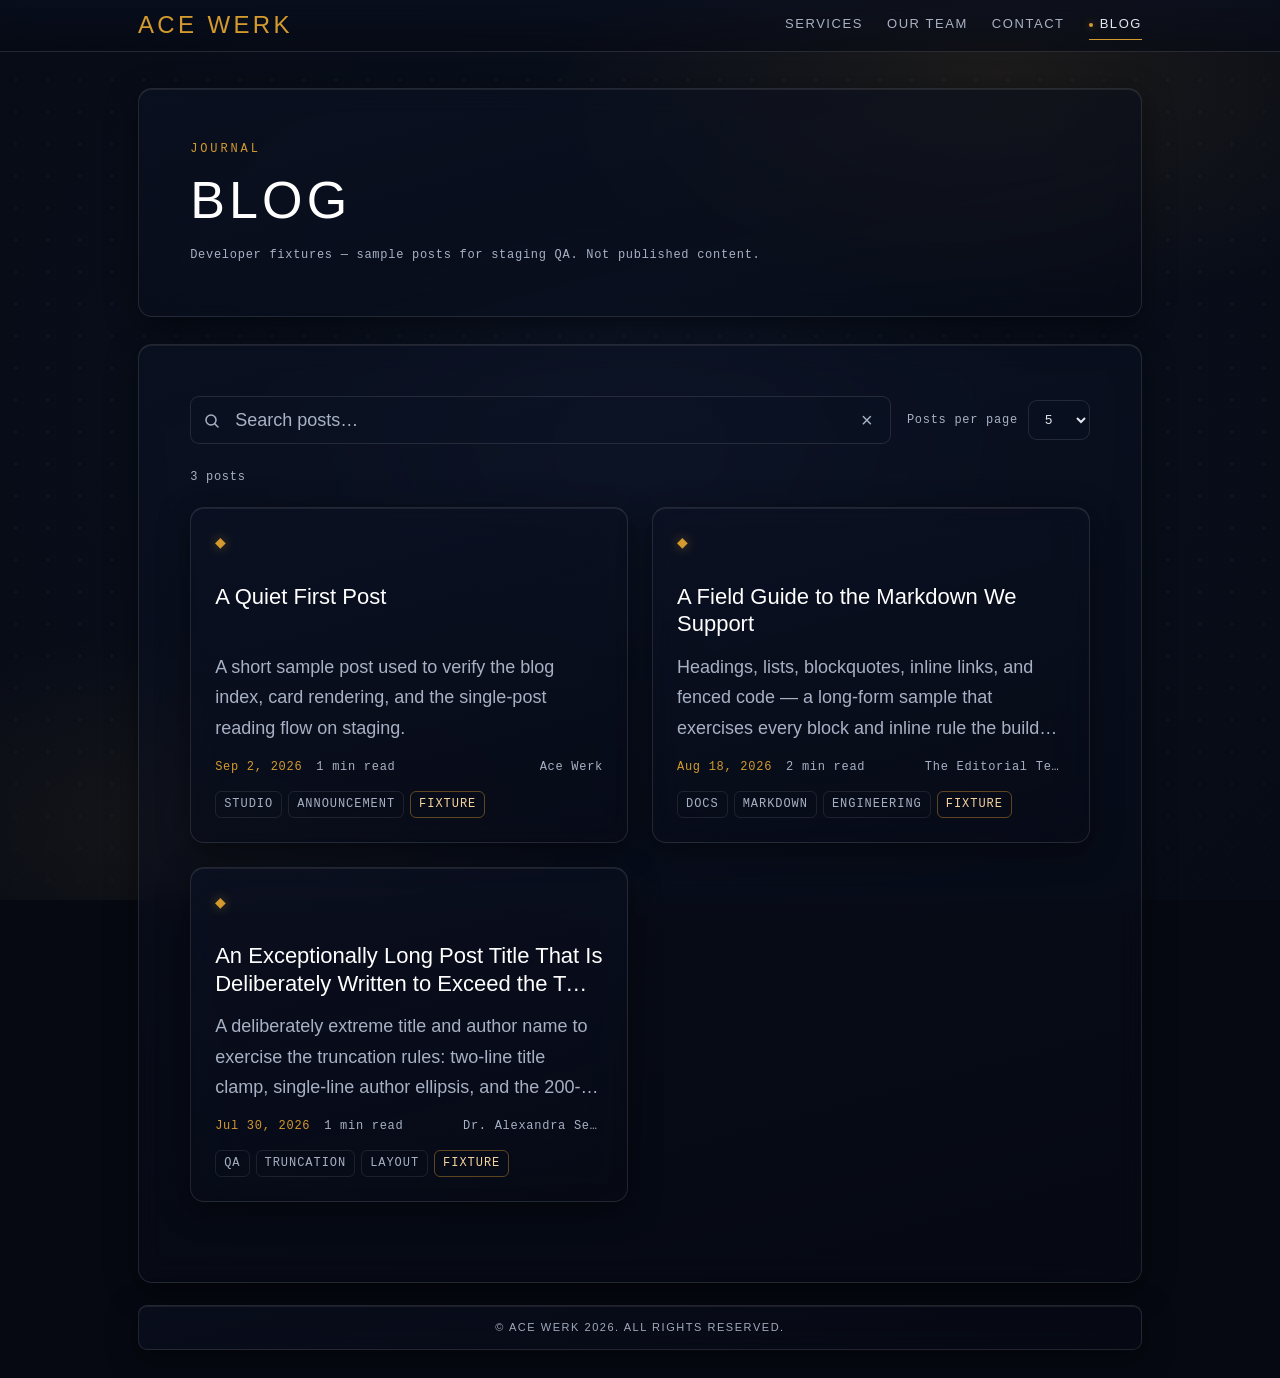
==== blog/index.html @ 43debda4 "fix: make hamburger menu panel fully opaque (#060912) rgba(6,9,18,0.98) was still too transparent — " ====
<!doctype html>
<html lang="en">
<head>
  <meta charset="utf-8">
  <meta name="viewport" content="width=device-width, initial-scale=1, viewport-fit=cover">
  <meta name="robots" content="noindex, nofollow">
  <title>Blog — Journal | Ace Werk</title>
  <link rel="preload" href="/assets/fonts/orbitron-500-latin.woff2" as="font" type="font/woff2" crossorigin>
  <link rel="preload" href="/assets/fonts/space-grotesk-latin.woff2" as="font" type="font/woff2" crossorigin>
  <link rel="preload" href="/assets/fonts/rajdhani-500-latin.woff2" as="font" type="font/woff2" crossorigin>
  <link rel="preload" href="/assets/fonts/jetbrains-mono-latin.woff2" as="font" type="font/woff2" crossorigin>
  <link rel="stylesheet" href="/assets/fonts/fonts.css">
  <style>

    :root {
      /* canonical tokens (reused) */
      --canvas: #060912;
      --surface: #0c1122;
      --surface-plus: #11182b;
      --accent: #d49a2e;
      --accent-soft: #f4d39e;
      --ink: #e5e7f0;
      --ink-muted: rgba(190,200,220,0.88);
      --border: rgba(255,255,255,0.08);
      --glass-border: rgba(255,255,255,0.11);
      --rule: rgba(255,255,255,0.09);
      --rule-soft: rgba(255,255,255,0.055);
      --radius-sm: 6px;
      --radius-md: 9px;
      --radius-lg: 14px;
      --transition-fast: 0.18s ease-out;
      --transition-med: 0.3s ease-out;
      --max-width: 1100px;

      /* type scale */
      --fs-label:         clamp(11px, 0.6vw + 8px, 12px);
      --fs-body:          clamp(16px, 0.35vw + 14px, 18px);
      --fs-item-title:    clamp(19px, 0.5vw + 16px, 22px);
      --fs-lead:          clamp(22px, 1.2vw + 14px, 30px);
      --fs-section-title: clamp(26px, 1.6vw + 15px, 38px);

      /* blog additions */
      --breakpoint-nav: 768px;
      --nav-height: 52px;
      --nav-height-mobile: 44px;
      --measure-prose: 720px;
      --fs-post-title: clamp(26px, 2.6vw + 14px, 40px);
      --accent-tint: rgba(212,154,46,0.16);
      --accent-border: rgba(212,154,46,0.42);
      --code-bg: rgba(4,6,12,0.55);
      --code-inline-bg: rgba(255,255,255,0.07);

      /* static backdrop */
      --backdrop-base: radial-gradient(140% 160% at 50% 46%, #0a111f 0%, #060a14 55%, #04060c 100%);
      --backdrop-glow-warm-1: rgba(212,154,46,0.10);
      --backdrop-glow-warm-2: rgba(212,154,46,0.07);
      --backdrop-glow-cool: rgba(56,74,120,0.14);
      --backdrop-dots: rgba(255,255,255,0.05);
    }

    * { margin: 0; padding: 0; box-sizing: border-box; }
    html { font-size: 15px; scroll-behavior: smooth; }
    body {
      background: var(--canvas);
      color: var(--ink);
      font-family: 'Space Grotesk', system-ui, sans-serif;
      font-weight: 300;
      line-height: 1.6;
    }
    a:focus-visible, button:focus-visible, input:focus-visible, select:focus-visible {
      outline: 2px solid var(--accent);
      outline-offset: 3px;
    }
    .visually-hidden {
      position: absolute; width: 1px; height: 1px;
      margin: -1px; padding: 0; overflow: hidden;
      clip: rect(0 0 0 0); clip-path: inset(50%);
      white-space: nowrap; border: 0;
    }

    /* ══════ STATIC BACKDROP (no canvas, no WebGL) ══════ */
    .blog-backdrop {
      position: fixed; inset: 0;
      z-index: 0;
      overflow: hidden;
      pointer-events: none;
      background: var(--backdrop-base);
    }
    .blog-backdrop::before {
      content: ""; position: absolute; inset: 0;
      background:
        radial-gradient(60% 45% at 78% 8%,  var(--backdrop-glow-warm-1) 0%, rgba(212,154,46,0) 60%),
        radial-gradient(55% 40% at 15% 92%, var(--backdrop-glow-warm-2) 0%, rgba(212,154,46,0) 55%),
        radial-gradient(42% 34% at 50% 50%, var(--backdrop-glow-cool) 0%, rgba(56,74,120,0) 72%);
    }
    .blog-backdrop::after {
      content: ""; position: absolute; inset: 0;
      background-image: radial-gradient(var(--backdrop-dots) 1px, transparent 1px);
      background-size: 32px 32px;
      -webkit-mask-image: radial-gradient(120% 120% at 50% 46%, #000 40%, transparent 95%);
              mask-image: radial-gradient(120% 120% at 50% 46%, #000 40%, transparent 95%);
      pointer-events: none;
    }

    /* ══════ TOP NAVIGATION ══════ */
    .nav-bar {
      display: flex; align-items: center;
      position: fixed; top: 0; left: 0; right: 0; z-index: 50;
      background: linear-gradient(to bottom, rgba(10,15,30,0.72), rgba(6,9,18,0.58));
      backdrop-filter: blur(14px) saturate(1.15);
      -webkit-backdrop-filter: blur(14px) saturate(1.15);
      border-bottom: 1px solid var(--glass-border);
      padding: 0 clamp(20px, 3vw, 40px);
      height: var(--nav-height);
    }
    .nav-logo {
      font-family: 'Orbitron', sans-serif;
      font-weight: 500; font-size: 24px;
      letter-spacing: 0.14em;
      color: var(--accent);
      text-transform: uppercase; text-decoration: none;
      display: flex; align-items: center; gap: 4px;
    }
    .nav-links { display: flex; align-items: center; gap: 24px; }
    .nav-links a {
      position: relative;
      font-family: 'Space Grotesk', sans-serif;
      font-weight: 300; font-size: 13px;
      letter-spacing: 0.12em; text-transform: uppercase;
      color: var(--ink-muted); text-decoration: none;
      padding: 2px 0 4px 0;
      transition: color var(--transition-fast);
    }
    .nav-links a::after {
      content: "";
      position: absolute; left: 0; right: 0;
      bottom: -1px;
      height: 1px;
      background: var(--accent);
      transform: scaleX(0);
      transform-origin: center;
      opacity: 0;
      transition: transform var(--transition-fast), opacity var(--transition-fast);
    }
    .nav-links a:hover,
    .nav-links a.active { color: var(--ink); }
    .nav-links a:hover::after,
    .nav-links a.active::after { transform: scaleX(1); opacity: 1; }

    /* Blog nav item — subtle accent dot (not a CTA/badge) */
    .nav-links a.nav-blog::before {
      content: "";
      display: inline-block;
      width: 4px; height: 4px;
      border-radius: 50%;
      background: var(--accent);
      opacity: 0.7;
      margin-right: 7px;
      vertical-align: middle;
      transition: opacity var(--transition-fast);
    }
    .nav-links a.nav-blog:hover::before,
    .nav-links a.nav-blog.active::before {
      opacity: 1;
      box-shadow: 0 0 8px rgba(212,154,46,0.6);
    }

    /* Hamburger trigger */
    .nav-toggle {
      display: none;
      flex-direction: column;
      align-items: center; justify-content: center;
      gap: 3px;
      width: 44px; height: 44px;
      margin-left: auto;
      background: transparent; border: none;
      cursor: pointer; padding: 0;
    }
    .nav-toggle-bar {
      width: 20px; height: 2px;
      background: var(--ink-muted);
      transition: transform var(--transition-med), opacity var(--transition-med), background var(--transition-med);
    }
    .nav-toggle:hover .nav-toggle-bar { background: var(--ink); }
    .nav-toggle.open .nav-toggle-bar { background: var(--accent); }
    .nav-toggle.open .nav-toggle-bar:nth-child(1) { transform: translateY(5px) rotate(45deg); }
    .nav-toggle.open .nav-toggle-bar:nth-child(2) { opacity: 0; }
    .nav-toggle.open .nav-toggle-bar:nth-child(3) { transform: translateY(-5px) rotate(-45deg); }

    body.nav-open { overflow: hidden; }

    .page-wrapper {
      position: relative; z-index: 1;
      padding-top: var(--nav-height);
    }

    .site-container {
      width: 100%; max-width: var(--max-width);
      padding: 0 clamp(20px, 4vw, 48px);
      margin: 0 auto;
    }
    .header-inner-wrapper {
      display: flex; align-items: center; justify-content: space-between;
    }

    /* ══════ HERO ══════ */
    .hero-shell {
      margin-top: clamp(24px, 4vh, 44px);
      margin-bottom: clamp(18px, 3vh, 30px);
    }
    .hero-label {
      font-family: 'JetBrains Mono', monospace;
      font-weight: 400; font-size: var(--fs-label);
      letter-spacing: 0.24em; text-transform: uppercase;
      color: var(--accent);
      margin-bottom: 12px;
    }
    .hero-title {
      font-family: 'Orbitron', sans-serif;
      font-weight: 500;
      font-size: clamp(28px, 4.6vw, 52px);
      line-height: 1.12; letter-spacing: 0.08em;
      color: #ffffff; text-transform: uppercase;
      max-width: 780px;
    }
    .hero-note {
      margin-top: 16px;
      font-family: 'JetBrains Mono', monospace;
      font-weight: 400; font-size: var(--fs-label);
      letter-spacing: 0.06em;
      color: var(--ink-muted);
    }

    /* ══════ GLASS SHELL ══════ */
    .content-wrap {
      max-width: var(--max-width);
      margin: 0 auto;
      padding: 0 clamp(20px, 4vw, 48px);
    }
    .content-shell {
      background: linear-gradient(165deg, rgba(12,18,35,0.58), rgba(7,10,20,0.50));
      backdrop-filter: blur(14px) saturate(1.15);
      -webkit-backdrop-filter: blur(14px) saturate(1.15);
      border: 1px solid var(--glass-border);
      border-radius: var(--radius-lg);
      box-shadow: 0 8px 32px rgba(0,0,0,0.45),
                  inset 0 1px 0 rgba(255,255,255,0.08);
      padding: clamp(26px, 4vw, 56px) clamp(22px, 4vw, 56px);
    }
    @supports not (backdrop-filter: blur(1px)) {
      .content-shell, .nav-bar, .footer-bar, .post-card {
        background: linear-gradient(165deg, rgba(11,16,32,0.94), rgba(7,10,20,0.92));
      }
    }

    /* ══════ BLOG TOOLBAR (search + page size) ══════ */
    .blog-toolbar {
      display: flex; align-items: center; justify-content: space-between;
      gap: 16px; flex-wrap: wrap; margin-bottom: 24px;
    }
    .blog-search { position: relative; display: flex; align-items: center; flex: 1 1 260px; min-width: 0; }
    .blog-search-icon {
      position: absolute; left: 14px; width: 16px; height: 16px;
      color: var(--ink-muted); pointer-events: none;
    }
    .blog-search-input {
      width: 100%; height: 48px;
      padding: 0 44px;
      background: rgba(12,18,35,0.4);
      border: 1px solid var(--glass-border);
      border-radius: var(--radius-md);
      color: var(--ink);
      font-family: 'Space Grotesk', sans-serif; font-weight: 300;
      font-size: var(--fs-body);
      transition: border-color var(--transition-fast), box-shadow var(--transition-fast);
    }
    .blog-search-input::-webkit-search-cancel-button { -webkit-appearance: none; appearance: none; }
    .blog-search-input::placeholder { color: var(--ink-muted); }
    .blog-search-input:focus {
      border-color: var(--accent-border);
      box-shadow: 0 0 0 3px var(--accent-tint);
      outline: none;
    }
    .blog-search-clear {
      position: absolute; right: 8px;
      width: 32px; height: 32px;
      display: flex; align-items: center; justify-content: center;
      background: none; border: none; border-radius: var(--radius-sm);
      color: var(--ink-muted); font-size: 20px; line-height: 1;
      cursor: pointer;
      transition: color var(--transition-fast), background var(--transition-fast);
    }
    .blog-search-clear:hover { color: var(--ink); background: rgba(255,255,255,0.06); }

    .page-size-wrap { display: flex; align-items: center; gap: 10px; }
    .page-size-label {
      font-family: 'JetBrains Mono', monospace; font-weight: 400;
      font-size: var(--fs-label); letter-spacing: 0.06em;
      color: var(--ink-muted);
    }
    .page-size-select {
      height: 40px; padding: 0 12px;
      background: rgba(12,18,35,0.4);
      border: 1px solid var(--glass-border);
      border-radius: var(--radius-md);
      color: var(--ink);
      font-family: 'JetBrains Mono', monospace; font-weight: 400;
      font-size: 13px;
    }

    /* ══════ STATUS ══════ */
    .blog-status {
      font-family: 'JetBrains Mono', monospace; font-weight: 400;
      font-size: var(--fs-label); letter-spacing: 0.06em;
      color: var(--ink-muted); margin-bottom: 20px;
    }
    .status-clear {
      background: none; border: none; padding: 0; margin-left: 8px;
      color: var(--accent); cursor: pointer;
      font-family: inherit; font-size: inherit; letter-spacing: inherit;
      text-decoration: underline; text-underline-offset: 3px;
    }
    .status-clear:hover { color: var(--accent-soft); }
    .blog-empty { color: var(--ink-muted); }

    /* ══════ POST GRID + CARD ══════ */
    .post-grid {
      display: grid;
      grid-template-columns: repeat(auto-fill, minmax(300px, 1fr));
      gap: 24px;
    }
    .post-card {
      position: relative;
      display: flex; flex-direction: column;
      gap: 14px;
      padding: 24px;
      background: linear-gradient(165deg, rgba(12,18,35,0.58), rgba(7,10,20,0.50));
      backdrop-filter: blur(14px) saturate(1.15);
      -webkit-backdrop-filter: blur(14px) saturate(1.15);
      border: 1px solid var(--glass-border);
      border-radius: var(--radius-lg);
      box-shadow: 0 8px 32px rgba(0,0,0,0.45), inset 0 1px 0 rgba(255,255,255,0.08);
      transition: transform var(--transition-med), border-color var(--transition-med), box-shadow var(--transition-med);
    }
    .post-card:hover {
      transform: translateY(-3px);
      border-color: var(--accent-border);
      box-shadow: 0 14px 40px rgba(0,0,0,0.5), 0 0 0 1px rgba(212,154,46,0.18), inset 0 1px 0 rgba(255,255,255,0.10);
    }
    .post-card:hover .post-card-title { color: var(--accent-soft); }
    .post-card:active {
      transform: translateY(0);
      box-shadow: 0 2px 4px rgba(0,0,0,0.35), inset 0 2px 4px rgba(0,0,0,0.3);
    }
    .post-card-glyph {
      font-family: 'JetBrains Mono', monospace;
      font-size: 14px;
      color: var(--accent);
      text-shadow: 0 0 12px rgba(233,168,60,0.45);
      display: block; margin-bottom: 14px;
    }
    .post-card-title {
      font-family: 'Rajdhani', sans-serif; font-weight: 500;
      font-size: var(--fs-item-title);
      line-height: 1.25;
      color: #ffffff;
      display: -webkit-box;
      -webkit-box-orient: vertical;
      -webkit-line-clamp: 2;
      overflow: hidden;
      min-height: calc(1.25em * 2);
    }
    .post-card-link { color: inherit; text-decoration: none; }
    .post-card-link::after {
      content: ""; position: absolute; inset: 0;
      border-radius: inherit;
    }
    .post-card-excerpt {
      font-family: 'Space Grotesk', sans-serif; font-weight: 300;
      font-size: var(--fs-body);
      color: var(--ink-muted);
      line-height: 1.7;
      display: -webkit-box;
      -webkit-box-orient: vertical;
      -webkit-line-clamp: 3;
      overflow: hidden;
    }
    .post-card-meta {
      display: flex; align-items: center; flex-wrap: wrap; gap: 8px 14px;
      font-family: 'JetBrains Mono', monospace; font-weight: 400;
      font-size: var(--fs-label); letter-spacing: 0.06em;
    }
    .post-card-date { color: var(--accent); }
    .post-card-read { color: var(--ink-muted); }
    .post-card-author {
      color: var(--ink-muted);
      margin-left: auto;
      white-space: nowrap; overflow: hidden; text-overflow: ellipsis;
      max-width: 140px;
    }
    .post-card-tags { display: flex; flex-wrap: wrap; gap: 6px; }
    .post-card-tag {
      font-family: 'JetBrains Mono', monospace; font-weight: 400;
      font-size: var(--fs-label);
      text-transform: uppercase; letter-spacing: 0.08em;
      color: var(--ink-muted);
      padding: 3px 8px;
      border: 1px solid var(--rule);
      border-radius: var(--radius-sm);
    }
    .post-card-tag.post-card-fixture {
      color: var(--accent-soft);
      border-color: var(--accent-border);
    }

    /* ══════ PAGINATION ══════ */
    .pagination {
      display: flex; justify-content: center; align-items: center;
      gap: 8px; margin-top: 28px;
    }
    .pagination-btn {
      min-width: 36px; height: 36px; padding: 0 10px;
      display: inline-flex; align-items: center; justify-content: center;
      background: rgba(12,18,35,0.4);
      border: 1px solid var(--glass-border);
      border-radius: var(--radius-md);
      color: var(--ink-muted);
      font-family: 'JetBrains Mono', monospace; font-weight: 400; font-size: 13px;
      cursor: pointer;
      transition: color var(--transition-fast), border-color var(--transition-fast), background var(--transition-fast);
    }
    .pagination-btn:hover:not(:disabled):not(.is-current) {
      color: var(--ink); border-color: var(--accent-border);
    }
    .pagination-btn.is-current {
      background: var(--accent-tint);
      border-color: var(--accent-border);
      color: var(--accent-soft);
      cursor: default;
    }
    .pagination-btn:disabled { opacity: 0.38; cursor: default; pointer-events: none; }
    .pagination-ellipsis { color: var(--ink-muted); padding: 0 2px; }

    /* ══════ POST PAGE ══════ */
    .post-header { margin-bottom: 2em; }
    .post-back {
      display: inline-block; margin-bottom: 1.25em;
      font-family: 'JetBrains Mono', monospace; font-weight: 400;
      font-size: var(--fs-label); letter-spacing: 0.1em; text-transform: uppercase;
      color: var(--accent); text-decoration: none;
    }
    .post-back:hover { color: var(--accent-soft); }
    .post-title {
      font-family: 'Rajdhani', sans-serif; font-weight: 500;
      font-size: var(--fs-post-title);
      line-height: 1.12; letter-spacing: 0.02em;
      color: #ffffff;
      margin: 0 0 0.5em;
    }
    .post-byline {
      display: flex; flex-wrap: wrap; gap: 8px 20px; align-items: baseline;
      font-family: 'JetBrains Mono', monospace; font-weight: 400;
      font-size: var(--fs-label); letter-spacing: 0.06em;
      color: var(--ink-muted);
    }
    .post-byline time { color: var(--accent); }

    .fixture-note {
      margin: 0 0 2em;
      padding: 12px 16px;
      border: 1px solid var(--accent-border);
      border-radius: var(--radius-md);
      background: var(--accent-tint);
      font-family: 'JetBrains Mono', monospace; font-weight: 400;
      font-size: var(--fs-label); letter-spacing: 0.06em;
      color: var(--accent-soft);
    }

    /* ══════ LONG-FORM PROSE ══════ */
    .post-body {
      max-width: var(--measure-prose);
      margin: 0 auto;
      color: var(--ink);
      font-family: 'Space Grotesk', sans-serif;
      font-weight: 300;
      font-size: var(--fs-body);
      line-height: 1.75;
    }
    .post-body h2 {
      font-family: 'Rajdhani', sans-serif; font-weight: 500;
      font-size: var(--fs-section-title);
      line-height: 1.15; letter-spacing: 0.04em;
      color: #ffffff;
      margin: 2.5em 0 0.6em;
    }
    .post-body h3 {
      font-family: 'Rajdhani', sans-serif; font-weight: 500;
      font-size: var(--fs-lead);
      line-height: 1.2; letter-spacing: 0.03em;
      color: #ffffff;
      margin: 2em 0 0.55em;
    }
    .post-body h4 {
      font-family: 'Space Grotesk', sans-serif; font-weight: 500;
      font-size: var(--fs-item-title);
      line-height: 1.3; letter-spacing: 0.01em;
      color: var(--accent-soft);
      margin: 1.75em 0 0.5em;
    }
    .post-body p { margin: 0 0 1.25em; }
    .post-body p:last-child { margin-bottom: 0; }
    .post-body ul, .post-body ol { margin: 0 0 1.25em; padding-left: 1.5em; }
    .post-body li { margin: 0.35em 0; }
    .post-body li::marker { color: var(--accent); font-family: 'JetBrains Mono', monospace; }
    .post-body ul { list-style: disc; }
    .post-body ol { list-style: decimal; }
    .post-body blockquote {
      margin: 1.75em 0;
      padding: 0.25em 0 0.25em 1.5em;
      border-left: 2px solid var(--accent);
      color: var(--ink);
      background: rgba(255,255,255,0.02);
      border-radius: 0 var(--radius-sm) var(--radius-sm) 0;
    }
    .post-body blockquote p { margin: 0; }
    .post-body a {
      color: var(--accent);
      text-decoration: underline;
      text-decoration-color: rgba(212,154,46,0.45);
      text-underline-offset: 3px;
      text-decoration-thickness: 1px;
      transition: color var(--transition-fast);
    }
    .post-body a:hover { color: var(--accent-soft); }
    .post-body code {
      font-family: 'JetBrains Mono', monospace; font-weight: 400;
      font-size: 0.85em;
      color: var(--accent-soft);
      background: var(--code-inline-bg);
      padding: 0.15em 0.45em;
      border-radius: var(--radius-sm);
      border: 1px solid var(--rule);
    }
    .post-body pre {
      margin: 1.5em 0;
      padding: 1.25em 1.5em;
      background: var(--code-bg);
      border: 1px solid var(--glass-border);
      border-radius: var(--radius-md);
      overflow-x: auto;
      tab-size: 2;
    }
    .post-body pre code {
      display: block;
      font-family: 'JetBrains Mono', monospace; font-weight: 400;
      font-size: 0.9em; line-height: 1.6;
      color: var(--ink);
      background: none; border: none; padding: 0;
    }
    .post-body figure { margin: 2em 0; }
    .post-body figure img {
      display: block; width: 100%; height: auto;
      border: 1px solid var(--glass-border);
      border-radius: var(--radius-md);
    }
    .post-body figcaption {
      margin-top: 0.6em;
      font-family: 'Space Grotesk', sans-serif; font-weight: 300;
      font-size: var(--fs-label); line-height: 1.5;
      color: var(--ink-muted);
      text-align: center; letter-spacing: 0.04em;
    }
    .post-body hr { border: none; border-top: 1px solid var(--rule); margin: 2.5em 0; }

    /* ══════ FOOTER ══════ */
    .site-footer {
      max-width: var(--max-width);
      margin: 0 auto;
      padding: clamp(14px, 2vw, 22px) clamp(20px, 4vw, 48px) clamp(18px, 3vw, 28px);
    }
    .footer-bar {
      background: linear-gradient(165deg, rgba(12,18,35,0.58), rgba(7,10,20,0.50));
      backdrop-filter: blur(14px) saturate(1.15);
      -webkit-backdrop-filter: blur(14px) saturate(1.15);
      border: 1px solid var(--glass-border);
      border-radius: var(--radius-md);
      box-shadow: 0 8px 32px rgba(0,0,0,0.45), inset 0 1px 0 rgba(255,255,255,0.08);
      padding: 13px 20px;
      text-align: center;
    }
    .footer-text {
      font-family: 'Space Grotesk', sans-serif;
      font-weight: 300; font-size: 11px;
      letter-spacing: 0.14em; text-transform: uppercase;
      color: rgba(200,210,228,0.8);
    }

    @keyframes fade-up {
      from { opacity: 0; transform: translateY(8px); }
      to   { opacity: 1; transform: translateY(0); }
    }
    .reveal { animation: fade-up 0.3s ease-out both; }

    /* ══════ RESPONSIVE ══════ */
    @media (max-width: 768px) {
      .nav-bar { height: var(--nav-height-mobile); }
      .nav-logo { font-size: 14px; }
      .nav-toggle { display: inline-flex; }
      .nav-links {
        position: fixed; top: var(--nav-height-mobile); left: 0; right: 0; z-index: 49;
        display: none;
        flex-direction: column; align-items: stretch; gap: 0;
        background: #060912;
        backdrop-filter: blur(14px) saturate(1.15);
        -webkit-backdrop-filter: blur(14px) saturate(1.15);
        border-bottom: 1px solid var(--glass-border);
        padding: 12px 20px 20px;
      }
      .nav-links.open { display: flex; }
      .nav-links a {
        display: flex; align-items: center;
        min-height: 48px;
        font-weight: 400; font-size: 16px;
        border-top: 1px solid var(--rule-soft);
        padding: 0;
      }
      .nav-links a:first-child { border-top: 0; }
      .nav-links a.active { color: var(--accent-soft); }
      .nav-links a::after { display: none; }
      .page-wrapper { padding-top: var(--nav-height-mobile); }
    }
    @media (min-width: 769px) {
      .nav-toggle { display: none; }
    }

    /* ══════ REDUCED MOTION ══════ */
    @media (prefers-reduced-motion: reduce) {
      *, *::before, *::after {
        animation-duration: 0.01ms !important;
        transition-duration: 0.01ms !important;
      }
      .post-card:hover { transform: none; }
      .nav-toggle-bar { transition: none; }
      .nav-links { transition: none; }
    }
  </style>
</head>
<body>
  <div class="blog-backdrop" aria-hidden="true"></div>
  <header class="nav-bar" role="banner">
    <div class="header-inner-wrapper site-container">
      <a href="/" class="nav-logo" aria-label="Ace Werk home">Ace Werk</a>
      <button class="nav-toggle" aria-expanded="false" aria-controls="site-nav"
              aria-label="Open menu" type="button">
        <span class="nav-toggle-bar" aria-hidden="true"></span>
        <span class="nav-toggle-bar" aria-hidden="true"></span>
        <span class="nav-toggle-bar" aria-hidden="true"></span>
      </button>
      <nav class="nav-links" id="site-nav" role="navigation" aria-label="Main navigation">
      <a href="/services/">Services</a>
      <a href="/our-team/">Our Team</a>
      <a href="/contact/">Contact</a>
      <a href="/blog/" class="nav-blog active" aria-current="page">Blog</a>
      </nav>
    </div>
  </header>
  <div class="page-wrapper">
    <main>
      <div class="content-wrap site-container">
        <div class="content-shell hero-shell reveal">
          <div class="hero-label">Journal</div>
          <h1 class="hero-title">Blog</h1>
        <p class="hero-note">Developer fixtures — sample posts for staging QA. Not published content.</p>
        </div>
      </div>
      <div class="content-wrap site-container">
        <div class="content-shell reveal">
    <div class="blog-toolbar" hidden>
      <form class="blog-search" role="search" aria-label="Search posts">
        <label class="visually-hidden" for="blog-search-input">Search posts</label>
        <span class="blog-search-icon" aria-hidden="true"><svg viewBox="0 0 16 16" width="16" height="16" fill="none" stroke="currentColor" stroke-width="1.5" stroke-linecap="round" aria-hidden="true"><circle cx="7" cy="7" r="5"></circle><line x1="11" y1="11" x2="14" y2="14"></line></svg></span>
        <input id="blog-search-input" class="blog-search-input" type="search"
               autocomplete="off" spellcheck="false" placeholder="Search posts&hellip;"
               aria-label="Search posts" />
        <button class="blog-search-clear" type="button" aria-label="Clear search" hidden>&times;</button>
      </form>
      <div class="page-size-wrap">
        <label class="page-size-label" for="page-size">Posts per page</label>
        <select id="page-size" class="page-size-select">
          <option value="5" selected>5</option>
          <option value="10">10</option>
          <option value="20">20</option>
        </select>
      </div>
    </div>
          <div class="blog-status" role="status" aria-live="polite">3 posts</div>
    <div class="post-grid" id="post-grid">
    <article class="post-card">
      <span class="post-card-glyph" aria-hidden="true">&#9670;</span>
      <h3 class="post-card-title">
        <a class="post-card-link" href="/blog/dev-fixture-short/">A Quiet First Post</a>
      </h3>
      <p class="post-card-excerpt">A short sample post used to verify the blog index, card rendering, and the single-post reading flow on staging.</p>
      <div class="post-card-meta">
        <span class="post-card-date"><time datetime="2026-09-02">Sep 2, 2026</time></span>
        <span class="post-card-read">1 min read</span>
        <span class="post-card-author">Ace Werk</span>
      </div>
    
        <div class="post-card-tags"><span class="post-card-tag">studio</span> <span class="post-card-tag">announcement</span> <span class="post-card-tag post-card-fixture">Fixture</span></div>
    </article>
    <article class="post-card">
      <span class="post-card-glyph" aria-hidden="true">&#9670;</span>
      <h3 class="post-card-title">
        <a class="post-card-link" href="/blog/dev-fixture-long/">A Field Guide to the Markdown We Support</a>
      </h3>
      <p class="post-card-excerpt">Headings, lists, blockquotes, inline links, and fenced code — a long-form sample that exercises every block and inline rule the build step understands.</p>
      <div class="post-card-meta">
        <span class="post-card-date"><time datetime="2026-08-18">Aug 18, 2026</time></span>
        <span class="post-card-read">2 min read</span>
        <span class="post-card-author">The Editorial Team</span>
      </div>
    
        <div class="post-card-tags"><span class="post-card-tag">docs</span> <span class="post-card-tag">markdown</span> <span class="post-card-tag">engineering</span> <span class="post-card-tag post-card-fixture">Fixture</span></div>
    </article>
    <article class="post-card">
      <span class="post-card-glyph" aria-hidden="true">&#9670;</span>
      <h3 class="post-card-title">
        <a class="post-card-link" href="/blog/dev-fixture-truncation/">An Exceptionally Long Post Title That Is Deliberately Written to Exceed the Two-Line Clamp and Verify That the Card and Post Header Truncate Gracefully Without Breaking the Layout at Any Viewport</a>
      </h3>
      <p class="post-card-excerpt">A deliberately extreme title and author name to exercise the truncation rules: two-line title clamp, single-line author ellipsis, and the 200-character excerpt cap.</p>
      <div class="post-card-meta">
        <span class="post-card-date"><time datetime="2026-07-30">Jul 30, 2026</time></span>
        <span class="post-card-read">1 min read</span>
        <span class="post-card-author">Dr. Alexandra Serafina Konstantinova-Montgomery, Senior Principal Editorial Strategist</span>
      </div>
    
        <div class="post-card-tags"><span class="post-card-tag">qa</span> <span class="post-card-tag">truncation</span> <span class="post-card-tag">layout</span> <span class="post-card-tag post-card-fixture">Fixture</span></div>
    </article>
    </div>
          <nav class="pagination" aria-label="Pagination" hidden></nav>
        </div>
      </div>
    </main>
    <footer class="site-footer" role="contentinfo">
      <div class="footer-bar">
        <p class="footer-text">&copy; Ace Werk 2026. All rights reserved.</p>
      </div>
    </footer>
  </div>
  <script type="application/json" id="search-index">[
  {
    "title": "A Quiet First Post",
    "excerpt": "A short sample post used to verify the blog index, card rendering, and the single-post reading flow on staging.",
    "author": "Ace Werk",
    "date": "2026-09-02",
    "slug": "dev-fixture-short",
    "body": "Lorem ipsum dolor sit amet, consectetur adipiscing elit. Integer posuere erat a ante venenatis dapibus posuere velit aliquet. Nullam id dolor id nibh ultricies vehicula ut id elit. Donec ullamcorper nulla non metus auctor fringilla. Cras justo odio, dapibus ac facilisis in, egestas eget quam. This is a developer fixture: a short sample post for staging QA. It is not published content."
  },
  {
    "title": "A Field Guide to the Markdown We Support",
    "excerpt": "Headings, lists, blockquotes, inline links, and fenced code — a long-form sample that exercises every block and inline rule the build step understands.",
    "author": "The Editorial Team",
    "date": "2026-08-18",
    "slug": "dev-fixture-long",
    "body": "Introduction Lorem ipsum dolor sit amet, consectetur adipiscing elit. Vestibulum id ligula porta felis euismod semper. This paragraph demonstrates strong and emphasis, plus an inline link to the Ace Werk studio and a code span. What we render Cras mattis consectetur purus sit amet fermentum. The build step understands a bounded subset of Markdown, which is enough for real writing without pulling in a parser dependency. Block elements Donec sed odio dui. The supported block elements are: Unordered list item one Unordered list item two Nested item two-a Nested item two-b with inline code Unordered list item three Ordered list item one Ordered list item two Nested ordered item two-a Nested ordered item two-b Ordered list item three Quotes and code Maecenas faucibus mollis interdum. Sed posuere consectetur est at lobortis. Read more in our services — the link works inside a blockquote. Closing notes Nullam quis risus eget urna mollis ornare vel eu leo. Aenean lacinia bibendum nulla sed consectetur. Developer fixture — a long sample post for staging QA. Not published content."
  },
  {
    "title": "An Exceptionally Long Post Title That Is Deliberately Written to Exceed the Two-Line Clamp and Verify That the Card and Post Header Truncate Gracefully Without Breaking the Layout at Any Viewport",
    "excerpt": "A deliberately extreme title and author name to exercise the truncation rules: two-line title clamp, single-line author ellipsis, and the 200-character excerpt cap.",
    "author": "Dr. Alexandra Serafina Konstantinova-Montgomery, Senior Principal Editorial Strategist",
    "date": "2026-07-30",
    "slug": "dev-fixture-truncation",
    "body": "Why this fixture exists Lorem ipsum dolor sit amet, consectetur adipiscing elit. Sed posuere consectetur est at lobortis. The title and byline above are intentionally oversized to confirm the design system's truncation behaviour — the title clamps to two lines, the author ellipsizes to a single line, and nothing pushes the layout out of alignment. Developer fixture — a truncation test for staging QA. Not published content."
  }
]</script>

<script>
(function(){
  "use strict";
  var toolbar = document.querySelector('.blog-toolbar');
  var pagination = document.querySelector('.pagination');
  var searchForm = document.querySelector('.blog-search');
  var searchInput = document.getElementById('blog-search-input');
  var searchClear = document.querySelector('.blog-search-clear');
  var pageSize = document.getElementById('page-size');
  var statusEl = document.querySelector('.blog-status');
  var grid = document.getElementById('post-grid');
  var cards = grid ? Array.prototype.slice.call(grid.querySelectorAll('.post-card')) : [];

  if (toolbar) toolbar.hidden = false;
  if (pagination) pagination.hidden = false;

  // ---- search index: inline when small, lazy on first focus when large ----
  var INDEX = [];
  var NORM = null;
  var inlineEl = document.getElementById('search-index');
  function normalize(list) {
    return list.map(function(p){
      return [p.title, p.excerpt, p.author, String(p.date), p.slug, p.body]
        .map(function(s){ return String(s == null ? '' : s).toLowerCase(); });
    });
  }
  function loadIndex() {
    fetch('/blog/search-index.json', { credentials: 'same-origin' })
      .then(function(r){ return r.ok ? r.json() : []; })
      .then(function(data){ INDEX = data; NORM = normalize(data); applyState(); })
      .catch(function(){ INDEX = []; NORM = []; applyState(); });
  }
  if (inlineEl) {
    try { INDEX = JSON.parse(inlineEl.textContent); } catch(e) { INDEX = []; }
    NORM = normalize(INDEX);
  } else if (searchInput) {
    searchInput.addEventListener('focus', loadIndex, { once: true });
  }

  // ---- URL state ----
  function readState() {
    var p = new URLSearchParams(location.search);
    var q = (p.get('q') || '').trim();
    var size = parseInt(p.get('size') || '5', 10);
    if ([5, 10, 20].indexOf(size) < 0) size = 5;
    var page = parseInt(p.get('page') || '1', 10);
    if (!(page >= 1)) page = 1;
    return { q: q, size: size, page: page };
  }
  function writeState(s) {
    var p = new URLSearchParams();
    if (s.q) p.set('q', s.q);
    p.set('size', String(s.size));
    if (s.page > 1) p.set('page', String(s.page));
    var qs = p.toString();
    history.replaceState(null, '', location.pathname + (qs ? '?' + qs : ''));
  }

  // ---- matching: every token (>=2 chars) is a substring of some field ----
  function tokenize(q) {
    return q.toLowerCase().split(/\s+/).filter(function(t){ return t.length >= 2; });
  }
  function matchesPost(idx, tokens) {
    if (!tokens.length) return true;
    var fields = NORM[idx];
    for (var i = 0; i < tokens.length; i++) {
      var found = false;
      for (var j = 0; j < fields.length; j++) {
        if (fields[j].indexOf(tokens[i]) !== -1) { found = true; break; }
      }
      if (!found) return false;
    }
    return true;
  }

  // ---- render ----
  function applyState() {
    var s = readState();
    var tokens = tokenize(s.q);
    var filtered = [];
    for (var i = 0; i < cards.length; i++) {
      var show = NORM === null ? true : matchesPost(i, tokens);
      if (show) filtered.push(cards[i]);
    }
    var total = filtered.length;
    var pageCount = Math.max(1, Math.ceil(total / s.size));
    if (s.page > pageCount) s.page = pageCount;
    var start = (s.page - 1) * s.size;
    var end = start + s.size;
    for (var i = 0; i < cards.length; i++) {
      var visible = false;
      for (var k = start; k < end && k < filtered.length; k++) {
        if (filtered[k] === cards[i]) { visible = true; break; }
      }
      cards[i].style.display = visible ? '' : 'none';
    }
    if (searchInput && searchInput.value !== s.q) searchInput.value = s.q;
    if (searchClear) searchClear.hidden = !s.q;
    if (pageSize) pageSize.value = String(s.size);
    writeState(s);
    renderStatus(total, s.q);
    renderPagination(pageCount, s.page);
  }

  function renderStatus(total, q) {
    if (cards.length === 0) { statusEl.textContent = 'No posts yet.'; return; }
    if (total === 0) {
      statusEl.textContent = '';
      statusEl.appendChild(document.createTextNode('No posts match \u201c' + q + '\u201d. '));
      var btn = document.createElement('button');
      btn.type = 'button';
      btn.className = 'status-clear';
      btn.textContent = 'Clear search';
      btn.addEventListener('click', clearSearch);
      statusEl.appendChild(btn);
      return;
    }
    statusEl.textContent = total + (total === 1 ? ' post' : ' posts');
  }

  function renderPagination(count, current) {
    if (!pagination) return;
    pagination.innerHTML = '';
    if (count <= 1) return;
    function btn(label, page, opts) {
      opts = opts || {};
      var b = document.createElement('button');
      b.type = 'button';
      b.className = 'pagination-btn' + (opts.current ? ' is-current' : '');
      b.textContent = label;
      if (opts.current) b.setAttribute('aria-current', 'page');
      if (opts.disabled) b.disabled = true;
      if (opts.ariaLabel) b.setAttribute('aria-label', opts.ariaLabel);
      if (!opts.disabled && !opts.current) b.addEventListener('click', function(){ setPage(page); });
      return b;
    }
    function ellipsis() {
      var s = document.createElement('span');
      s.className = 'pagination-ellipsis';
      s.setAttribute('aria-hidden', 'true');
      s.textContent = '\u2026';
      return s;
    }
    pagination.appendChild(btn('\u2190', current - 1, { disabled: current === 1, ariaLabel: 'Previous page' }));
    pageList(count, current).forEach(function(p){
      if (p === '...') pagination.appendChild(ellipsis());
      else pagination.appendChild(btn(String(p), p, { current: p === current }));
    });
    pagination.appendChild(btn('\u2192', current + 1, { disabled: current === count, ariaLabel: 'Next page' }));
  }

  function pageList(count, current) {
    if (count <= 7) {
      var a = []; for (var i = 1; i <= count; i++) a.push(i); return a;
    }
    var pages = [1];
    var lo = Math.max(2, current - 1);
    var hi = Math.min(count - 1, current + 1);
    if (lo > 2) pages.push('...');
    for (var i = lo; i <= hi; i++) pages.push(i);
    if (hi < count - 1) pages.push('...');
    pages.push(count);
    return pages;
  }

  // ---- events ----
  function setPage(p) { var s = readState(); s.page = p; writeState(s); applyState(); }
  function setSize(v) { var s = readState(); s.size = v; s.page = 1; writeState(s); applyState(); }
  function clearSearch() {
    if (searchInput) searchInput.value = '';
    var s = readState(); s.q = ''; s.page = 1; writeState(s); applyState();
    if (searchInput) searchInput.focus();
  }

  var debounceTimer = null;
  if (searchInput) {
    searchInput.addEventListener('input', function(){
      searchClear.hidden = !searchInput.value;
      clearTimeout(debounceTimer);
      debounceTimer = setTimeout(function(){
        var s = readState(); s.q = searchInput.value.trim(); s.page = 1; writeState(s); applyState();
      }, 200);
    });
    searchInput.addEventListener('keydown', function(e){
      if (e.key === 'Escape' && searchInput.value) { e.preventDefault(); clearSearch(); }
    });
  }
  if (searchClear) searchClear.addEventListener('click', clearSearch);
  if (pageSize) pageSize.addEventListener('change', function(){ setSize(parseInt(pageSize.value, 10)); });
  if (searchForm) searchForm.addEventListener('submit', function(e){ e.preventDefault(); });

  window.addEventListener('popstate', function(){ applyState(); });

  applyState();
})();
</script>

<script>
(function(){
  "use strict";
  var toggle = document.querySelector('.nav-toggle');
  var nav = document.getElementById('site-nav');
  if (!toggle || !nav) return;
  var links = nav.querySelectorAll('a');
  var first = links[0];
  var last = links[links.length - 1];
  var logo = document.querySelector('.nav-logo');

  function isOpen(){ return toggle.classList.contains('open'); }
  function openMenu(){
    toggle.classList.add('open');
    nav.classList.add('open');
    toggle.setAttribute('aria-expanded', 'true');
    toggle.setAttribute('aria-label', 'Close menu');
    document.body.classList.add('nav-open');
    if (logo) logo.setAttribute('tabindex', '-1');
    if (first) first.focus();
  }
  function closeMenu(){
    toggle.classList.remove('open');
    nav.classList.remove('open');
    toggle.setAttribute('aria-expanded', 'false');
    toggle.setAttribute('aria-label', 'Open menu');
    document.body.classList.remove('nav-open');
    if (logo) logo.removeAttribute('tabindex');
    toggle.focus();
  }

  toggle.addEventListener('click', function(){ isOpen() ? closeMenu() : openMenu(); });

  document.addEventListener('keydown', function(e){
    if (!isOpen()) return;
    if (e.key === 'Escape') { e.preventDefault(); closeMenu(); return; }
    if (e.key === 'Tab') {
      if (e.shiftKey && (document.activeElement === toggle || document.activeElement === first)) {
        e.preventDefault(); if (last) last.focus();
      } else if (!e.shiftKey && document.activeElement === last) {
        e.preventDefault(); toggle.focus();
      }
    }
  });

  document.addEventListener('click', function(e){
    if (!isOpen()) return;
    if (nav.contains(e.target) || toggle.contains(e.target)) return;
    closeMenu();
  });

  nav.addEventListener('click', function(e){
    if (e.target.closest && e.target.closest('a')) closeMenu();
  });
})();
</script>
</body>
</html>
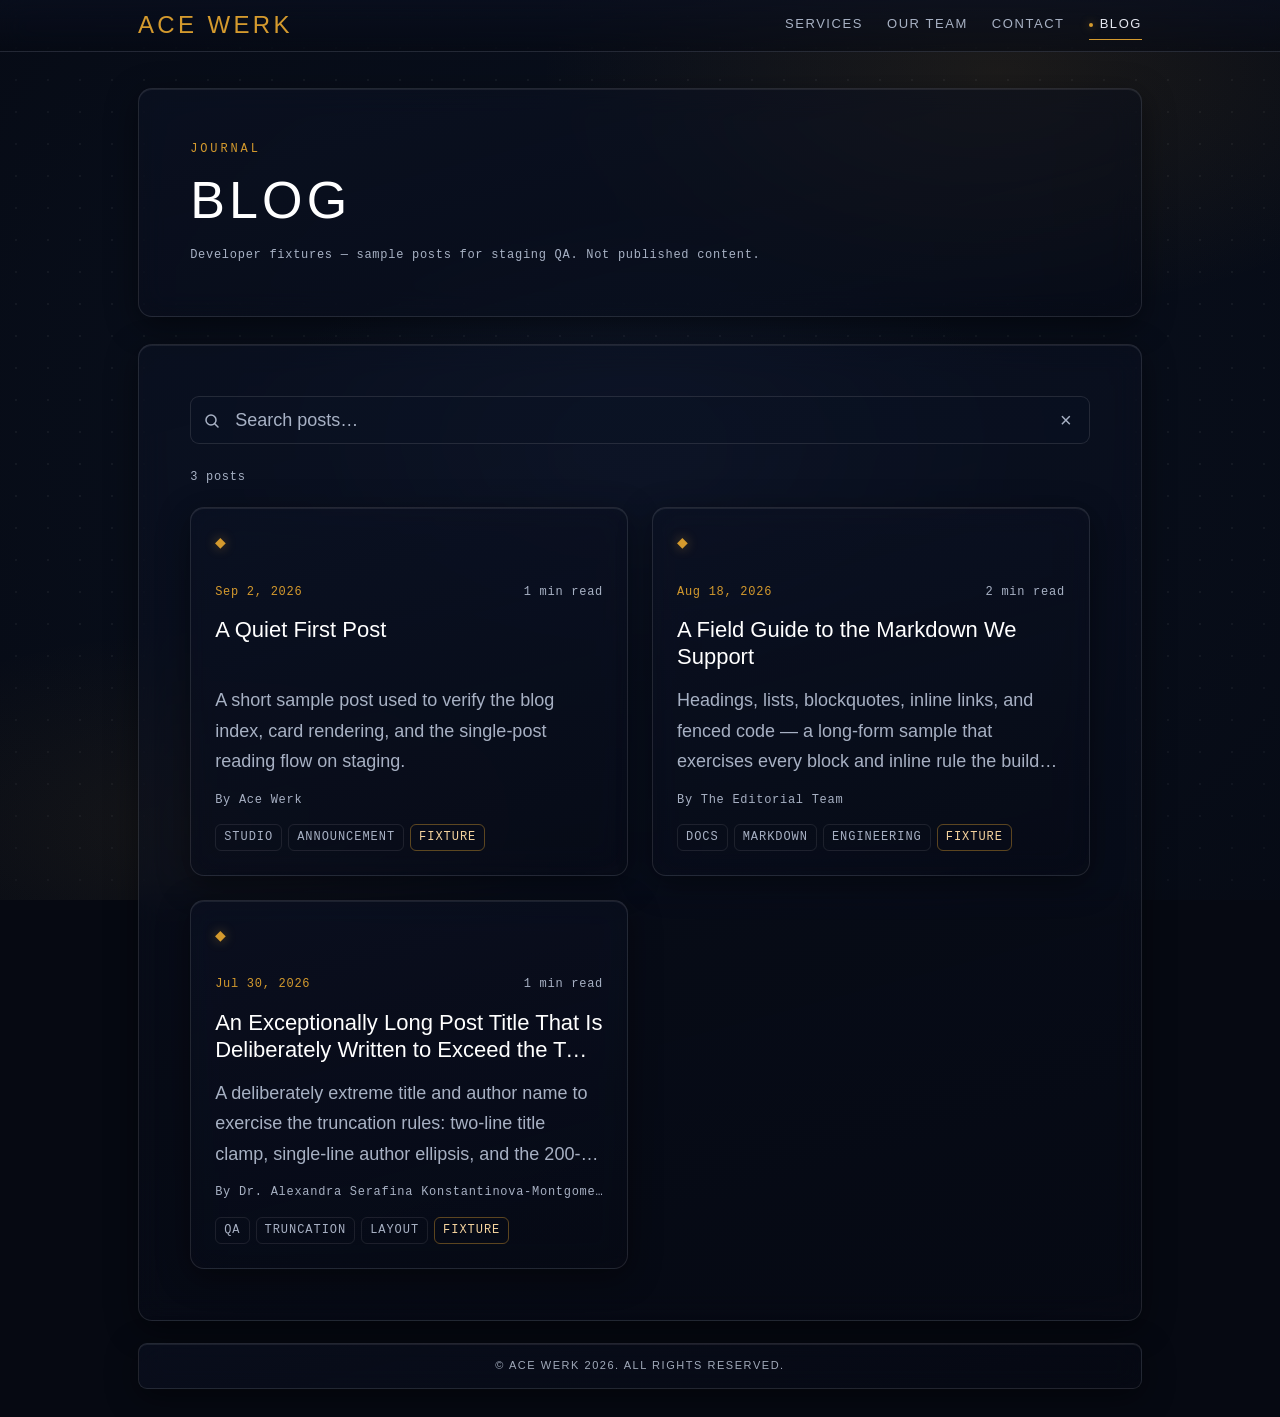
==== commit d1d47b43: "feat(blog): ACE-21 card metadata row + By-author line + hide pagination <=5 - Move date + read-time " ====
--- a/blog/index.html
+++ b/blog/index.html
@@ -386,17 +386,18 @@
       overflow: hidden;
     }
     .post-card-meta {
-      display: flex; align-items: center; flex-wrap: wrap; gap: 8px 14px;
+      display: flex; align-items: baseline; justify-content: space-between; flex-wrap: nowrap; gap: 14px;
       font-family: 'JetBrains Mono', monospace; font-weight: 400;
       font-size: var(--fs-label); letter-spacing: 0.06em;
     }
     .post-card-date { color: var(--accent); }
-    .post-card-read { color: var(--ink-muted); }
+    .post-card-read { color: var(--ink-muted); white-space: nowrap; }
     .post-card-author {
+      font-family: 'JetBrains Mono', monospace; font-weight: 400;
+      font-size: var(--fs-label); letter-spacing: 0.06em;
       color: var(--ink-muted);
-      margin-left: auto;
       white-space: nowrap; overflow: hidden; text-overflow: ellipsis;
-      max-width: 140px;
+      max-width: 100%;
     }
     .post-card-tags { display: flex; flex-wrap: wrap; gap: 6px; }
     .post-card-tag {
@@ -697,43 +698,43 @@
     <div class="post-grid" id="post-grid">
     <article class="post-card">
       <span class="post-card-glyph" aria-hidden="true">&#9670;</span>
+      <div class="post-card-meta">
+        <span class="post-card-date"><time datetime="2026-09-02">Sep 2, 2026</time></span>
+        <span class="post-card-read">1 min read</span>
+      </div>
       <h3 class="post-card-title">
         <a class="post-card-link" href="/blog/dev-fixture-short/">A Quiet First Post</a>
       </h3>
       <p class="post-card-excerpt">A short sample post used to verify the blog index, card rendering, and the single-post reading flow on staging.</p>
-      <div class="post-card-meta">
-        <span class="post-card-date"><time datetime="2026-09-02">Sep 2, 2026</time></span>
-        <span class="post-card-read">1 min read</span>
-        <span class="post-card-author">Ace Werk</span>
-      </div>
+      <div class="post-card-author">By Ace Werk</div>
     
         <div class="post-card-tags"><span class="post-card-tag">studio</span> <span class="post-card-tag">announcement</span> <span class="post-card-tag post-card-fixture">Fixture</span></div>
     </article>
     <article class="post-card">
       <span class="post-card-glyph" aria-hidden="true">&#9670;</span>
+      <div class="post-card-meta">
+        <span class="post-card-date"><time datetime="2026-08-18">Aug 18, 2026</time></span>
+        <span class="post-card-read">2 min read</span>
+      </div>
       <h3 class="post-card-title">
         <a class="post-card-link" href="/blog/dev-fixture-long/">A Field Guide to the Markdown We Support</a>
       </h3>
       <p class="post-card-excerpt">Headings, lists, blockquotes, inline links, and fenced code — a long-form sample that exercises every block and inline rule the build step understands.</p>
-      <div class="post-card-meta">
-        <span class="post-card-date"><time datetime="2026-08-18">Aug 18, 2026</time></span>
-        <span class="post-card-read">2 min read</span>
-        <span class="post-card-author">The Editorial Team</span>
-      </div>
+      <div class="post-card-author">By The Editorial Team</div>
     
         <div class="post-card-tags"><span class="post-card-tag">docs</span> <span class="post-card-tag">markdown</span> <span class="post-card-tag">engineering</span> <span class="post-card-tag post-card-fixture">Fixture</span></div>
     </article>
     <article class="post-card">
       <span class="post-card-glyph" aria-hidden="true">&#9670;</span>
+      <div class="post-card-meta">
+        <span class="post-card-date"><time datetime="2026-07-30">Jul 30, 2026</time></span>
+        <span class="post-card-read">1 min read</span>
+      </div>
       <h3 class="post-card-title">
         <a class="post-card-link" href="/blog/dev-fixture-truncation/">An Exceptionally Long Post Title That Is Deliberately Written to Exceed the Two-Line Clamp and Verify That the Card and Post Header Truncate Gracefully Without Breaking the Layout at Any Viewport</a>
       </h3>
       <p class="post-card-excerpt">A deliberately extreme title and author name to exercise the truncation rules: two-line title clamp, single-line author ellipsis, and the 200-character excerpt cap.</p>
-      <div class="post-card-meta">
-        <span class="post-card-date"><time datetime="2026-07-30">Jul 30, 2026</time></span>
-        <span class="post-card-read">1 min read</span>
-        <span class="post-card-author">Dr. Alexandra Serafina Konstantinova-Montgomery, Senior Principal Editorial Strategist</span>
-      </div>
+      <div class="post-card-author">By Dr. Alexandra Serafina Konstantinova-Montgomery, Senior Principal Editorial Strategist</div>
     
         <div class="post-card-tags"><span class="post-card-tag">qa</span> <span class="post-card-tag">truncation</span> <span class="post-card-tag">layout</span> <span class="post-card-tag post-card-fixture">Fixture</span></div>
     </article>
@@ -780,6 +781,7 @@
   "use strict";
   var toolbar = document.querySelector('.blog-toolbar');
   var pagination = document.querySelector('.pagination');
+  var pageSizeWrap = document.querySelector('.page-size-wrap');
   var searchForm = document.querySelector('.blog-search');
   var searchInput = document.getElementById('blog-search-input');
   var searchClear = document.querySelector('.blog-search-clear');
@@ -788,8 +790,10 @@
   var grid = document.getElementById('post-grid');
   var cards = grid ? Array.prototype.slice.call(grid.querySelectorAll('.post-card')) : [];
 
-  if (toolbar) toolbar.hidden = false;
-  if (pagination) pagination.hidden = false;
+  if (toolbar) toolbar.hidden = false;          // toolbar stays visible (search lives here)
+  var showControls = cards.length > 5;
+  if (pageSizeWrap) { pageSizeWrap.hidden = !showControls; pageSizeWrap.style.display = showControls ? '' : 'none'; }
+  if (pagination) { pagination.hidden = !showControls; pagination.style.display = showControls ? '' : 'none'; }
 
   // ---- search index: inline when small, lazy on first focus when large ----
   var INDEX = [];
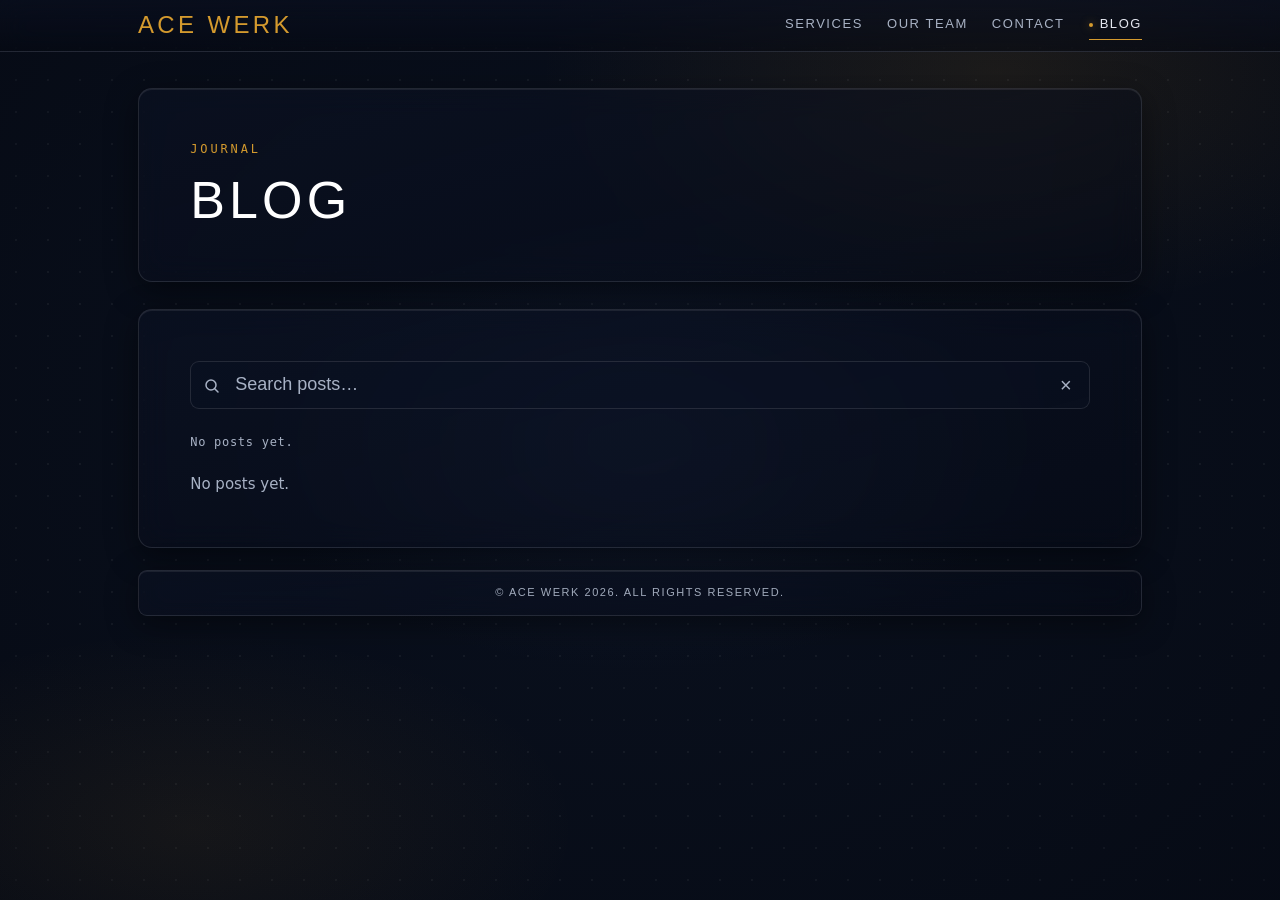
==== commit de373c81: "release(ace-23): prod prep — strip noindex, prod robots/cname, drop dev fixtures Merged dev-origin/m" ====
--- a/blog/index.html
+++ b/blog/index.html
@@ -3,7 +3,6 @@
 <head>
   <meta charset="utf-8">
   <meta name="viewport" content="width=device-width, initial-scale=1, viewport-fit=cover">
-  <meta name="robots" content="noindex, nofollow">
   <title>Blog — Journal | Ace Werk</title>
   <link rel="preload" href="/assets/fonts/orbitron-500-latin.woff2" as="font" type="font/woff2" crossorigin>
   <link rel="preload" href="/assets/fonts/space-grotesk-latin.woff2" as="font" type="font/woff2" crossorigin>
@@ -479,8 +478,6 @@
 
     /* ══════ LONG-FORM PROSE ══════ */
     .post-body {
-      max-width: var(--measure-prose);
-      margin: 0 auto;
       color: var(--ink);
       font-family: 'Space Grotesk', sans-serif;
       font-weight: 300;
@@ -671,7 +668,6 @@
         <div class="content-shell hero-shell reveal">
           <div class="hero-label">Journal</div>
           <h1 class="hero-title">Blog</h1>
-        <p class="hero-note">Developer fixtures — sample posts for staging QA. Not published content.</p>
         </div>
       </div>
       <div class="content-wrap site-container">
@@ -694,51 +690,8 @@
         </select>
       </div>
     </div>
-          <div class="blog-status" role="status" aria-live="polite">3 posts</div>
-    <div class="post-grid" id="post-grid">
-    <article class="post-card">
-      <span class="post-card-glyph" aria-hidden="true">&#9670;</span>
-      <div class="post-card-meta">
-        <span class="post-card-date"><time datetime="2026-09-02">Sep 2, 2026</time></span>
-        <span class="post-card-read">1 min read</span>
-      </div>
-      <h3 class="post-card-title">
-        <a class="post-card-link" href="/blog/dev-fixture-short/">A Quiet First Post</a>
-      </h3>
-      <p class="post-card-excerpt">A short sample post used to verify the blog index, card rendering, and the single-post reading flow on staging.</p>
-      <div class="post-card-author">By Ace Werk</div>
-    
-        <div class="post-card-tags"><span class="post-card-tag">studio</span> <span class="post-card-tag">announcement</span> <span class="post-card-tag post-card-fixture">Fixture</span></div>
-    </article>
-    <article class="post-card">
-      <span class="post-card-glyph" aria-hidden="true">&#9670;</span>
-      <div class="post-card-meta">
-        <span class="post-card-date"><time datetime="2026-08-18">Aug 18, 2026</time></span>
-        <span class="post-card-read">2 min read</span>
-      </div>
-      <h3 class="post-card-title">
-        <a class="post-card-link" href="/blog/dev-fixture-long/">A Field Guide to the Markdown We Support</a>
-      </h3>
-      <p class="post-card-excerpt">Headings, lists, blockquotes, inline links, and fenced code — a long-form sample that exercises every block and inline rule the build step understands.</p>
-      <div class="post-card-author">By The Editorial Team</div>
-    
-        <div class="post-card-tags"><span class="post-card-tag">docs</span> <span class="post-card-tag">markdown</span> <span class="post-card-tag">engineering</span> <span class="post-card-tag post-card-fixture">Fixture</span></div>
-    </article>
-    <article class="post-card">
-      <span class="post-card-glyph" aria-hidden="true">&#9670;</span>
-      <div class="post-card-meta">
-        <span class="post-card-date"><time datetime="2026-07-30">Jul 30, 2026</time></span>
-        <span class="post-card-read">1 min read</span>
-      </div>
-      <h3 class="post-card-title">
-        <a class="post-card-link" href="/blog/dev-fixture-truncation/">An Exceptionally Long Post Title That Is Deliberately Written to Exceed the Two-Line Clamp and Verify That the Card and Post Header Truncate Gracefully Without Breaking the Layout at Any Viewport</a>
-      </h3>
-      <p class="post-card-excerpt">A deliberately extreme title and author name to exercise the truncation rules: two-line title clamp, single-line author ellipsis, and the 200-character excerpt cap.</p>
-      <div class="post-card-author">By Dr. Alexandra Serafina Konstantinova-Montgomery, Senior Principal Editorial Strategist</div>
-    
-        <div class="post-card-tags"><span class="post-card-tag">qa</span> <span class="post-card-tag">truncation</span> <span class="post-card-tag">layout</span> <span class="post-card-tag post-card-fixture">Fixture</span></div>
-    </article>
-    </div>
+          <div class="blog-status" role="status" aria-live="polite">No posts yet.</div>
+    <p class="blog-empty">No posts yet.</p>
           <nav class="pagination" aria-label="Pagination" hidden></nav>
         </div>
       </div>
@@ -749,32 +702,7 @@
       </div>
     </footer>
   </div>
-  <script type="application/json" id="search-index">[
-  {
-    "title": "A Quiet First Post",
-    "excerpt": "A short sample post used to verify the blog index, card rendering, and the single-post reading flow on staging.",
-    "author": "Ace Werk",
-    "date": "2026-09-02",
-    "slug": "dev-fixture-short",
-    "body": "Lorem ipsum dolor sit amet, consectetur adipiscing elit. Integer posuere erat a ante venenatis dapibus posuere velit aliquet. Nullam id dolor id nibh ultricies vehicula ut id elit. Donec ullamcorper nulla non metus auctor fringilla. Cras justo odio, dapibus ac facilisis in, egestas eget quam. This is a developer fixture: a short sample post for staging QA. It is not published content."
-  },
-  {
-    "title": "A Field Guide to the Markdown We Support",
-    "excerpt": "Headings, lists, blockquotes, inline links, and fenced code — a long-form sample that exercises every block and inline rule the build step understands.",
-    "author": "The Editorial Team",
-    "date": "2026-08-18",
-    "slug": "dev-fixture-long",
-    "body": "Introduction Lorem ipsum dolor sit amet, consectetur adipiscing elit. Vestibulum id ligula porta felis euismod semper. This paragraph demonstrates strong and emphasis, plus an inline link to the Ace Werk studio and a code span. What we render Cras mattis consectetur purus sit amet fermentum. The build step understands a bounded subset of Markdown, which is enough for real writing without pulling in a parser dependency. Block elements Donec sed odio dui. The supported block elements are: Unordered list item one Unordered list item two Nested item two-a Nested item two-b with inline code Unordered list item three Ordered list item one Ordered list item two Nested ordered item two-a Nested ordered item two-b Ordered list item three Quotes and code Maecenas faucibus mollis interdum. Sed posuere consectetur est at lobortis. Read more in our services — the link works inside a blockquote. Closing notes Nullam quis risus eget urna mollis ornare vel eu leo. Aenean lacinia bibendum nulla sed consectetur. Developer fixture — a long sample post for staging QA. Not published content."
-  },
-  {
-    "title": "An Exceptionally Long Post Title That Is Deliberately Written to Exceed the Two-Line Clamp and Verify That the Card and Post Header Truncate Gracefully Without Breaking the Layout at Any Viewport",
-    "excerpt": "A deliberately extreme title and author name to exercise the truncation rules: two-line title clamp, single-line author ellipsis, and the 200-character excerpt cap.",
-    "author": "Dr. Alexandra Serafina Konstantinova-Montgomery, Senior Principal Editorial Strategist",
-    "date": "2026-07-30",
-    "slug": "dev-fixture-truncation",
-    "body": "Why this fixture exists Lorem ipsum dolor sit amet, consectetur adipiscing elit. Sed posuere consectetur est at lobortis. The title and byline above are intentionally oversized to confirm the design system's truncation behaviour — the title clamps to two lines, the author ellipsizes to a single line, and nothing pushes the layout out of alignment. Developer fixture — a truncation test for staging QA. Not published content."
-  }
-]</script>
+  <script type="application/json" id="search-index">[]</script>
 
 <script>
 (function(){
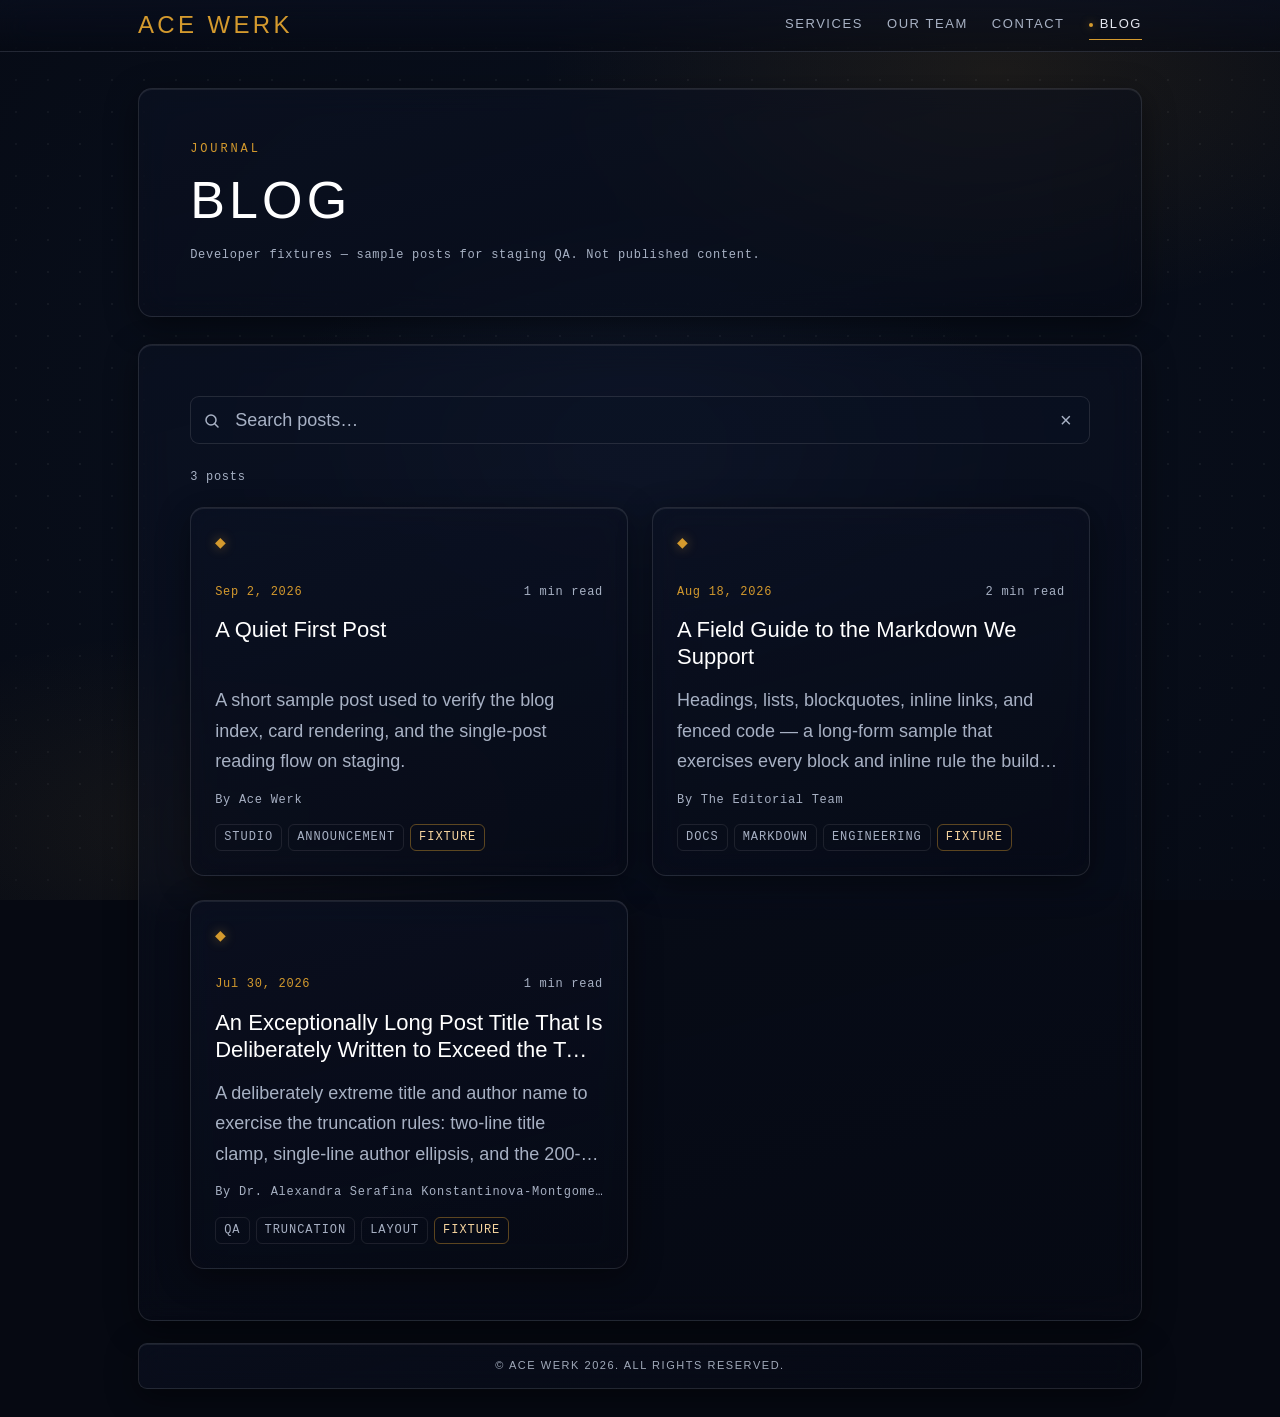
==== commit 31893cf8: "Revert "release(ace-23): prod prep — strip noindex, prod robots/cname, drop dev fixtures" This rever" ====
--- a/blog/index.html
+++ b/blog/index.html
@@ -3,6 +3,7 @@
 <head>
   <meta charset="utf-8">
   <meta name="viewport" content="width=device-width, initial-scale=1, viewport-fit=cover">
+  <meta name="robots" content="noindex, nofollow">
   <title>Blog — Journal | Ace Werk</title>
   <link rel="preload" href="/assets/fonts/orbitron-500-latin.woff2" as="font" type="font/woff2" crossorigin>
   <link rel="preload" href="/assets/fonts/space-grotesk-latin.woff2" as="font" type="font/woff2" crossorigin>
@@ -668,6 +669,7 @@
         <div class="content-shell hero-shell reveal">
           <div class="hero-label">Journal</div>
           <h1 class="hero-title">Blog</h1>
+        <p class="hero-note">Developer fixtures — sample posts for staging QA. Not published content.</p>
         </div>
       </div>
       <div class="content-wrap site-container">
@@ -690,8 +692,51 @@
         </select>
       </div>
     </div>
-          <div class="blog-status" role="status" aria-live="polite">No posts yet.</div>
-    <p class="blog-empty">No posts yet.</p>
+          <div class="blog-status" role="status" aria-live="polite">3 posts</div>
+    <div class="post-grid" id="post-grid">
+    <article class="post-card">
+      <span class="post-card-glyph" aria-hidden="true">&#9670;</span>
+      <div class="post-card-meta">
+        <span class="post-card-date"><time datetime="2026-09-02">Sep 2, 2026</time></span>
+        <span class="post-card-read">1 min read</span>
+      </div>
+      <h3 class="post-card-title">
+        <a class="post-card-link" href="/blog/dev-fixture-short/">A Quiet First Post</a>
+      </h3>
+      <p class="post-card-excerpt">A short sample post used to verify the blog index, card rendering, and the single-post reading flow on staging.</p>
+      <div class="post-card-author">By Ace Werk</div>
+    
+        <div class="post-card-tags"><span class="post-card-tag">studio</span> <span class="post-card-tag">announcement</span> <span class="post-card-tag post-card-fixture">Fixture</span></div>
+    </article>
+    <article class="post-card">
+      <span class="post-card-glyph" aria-hidden="true">&#9670;</span>
+      <div class="post-card-meta">
+        <span class="post-card-date"><time datetime="2026-08-18">Aug 18, 2026</time></span>
+        <span class="post-card-read">2 min read</span>
+      </div>
+      <h3 class="post-card-title">
+        <a class="post-card-link" href="/blog/dev-fixture-long/">A Field Guide to the Markdown We Support</a>
+      </h3>
+      <p class="post-card-excerpt">Headings, lists, blockquotes, inline links, and fenced code — a long-form sample that exercises every block and inline rule the build step understands.</p>
+      <div class="post-card-author">By The Editorial Team</div>
+    
+        <div class="post-card-tags"><span class="post-card-tag">docs</span> <span class="post-card-tag">markdown</span> <span class="post-card-tag">engineering</span> <span class="post-card-tag post-card-fixture">Fixture</span></div>
+    </article>
+    <article class="post-card">
+      <span class="post-card-glyph" aria-hidden="true">&#9670;</span>
+      <div class="post-card-meta">
+        <span class="post-card-date"><time datetime="2026-07-30">Jul 30, 2026</time></span>
+        <span class="post-card-read">1 min read</span>
+      </div>
+      <h3 class="post-card-title">
+        <a class="post-card-link" href="/blog/dev-fixture-truncation/">An Exceptionally Long Post Title That Is Deliberately Written to Exceed the Two-Line Clamp and Verify That the Card and Post Header Truncate Gracefully Without Breaking the Layout at Any Viewport</a>
+      </h3>
+      <p class="post-card-excerpt">A deliberately extreme title and author name to exercise the truncation rules: two-line title clamp, single-line author ellipsis, and the 200-character excerpt cap.</p>
+      <div class="post-card-author">By Dr. Alexandra Serafina Konstantinova-Montgomery, Senior Principal Editorial Strategist</div>
+    
+        <div class="post-card-tags"><span class="post-card-tag">qa</span> <span class="post-card-tag">truncation</span> <span class="post-card-tag">layout</span> <span class="post-card-tag post-card-fixture">Fixture</span></div>
+    </article>
+    </div>
           <nav class="pagination" aria-label="Pagination" hidden></nav>
         </div>
       </div>
@@ -702,7 +747,32 @@
       </div>
     </footer>
   </div>
-  <script type="application/json" id="search-index">[]</script>
+  <script type="application/json" id="search-index">[
+  {
+    "title": "A Quiet First Post",
+    "excerpt": "A short sample post used to verify the blog index, card rendering, and the single-post reading flow on staging.",
+    "author": "Ace Werk",
+    "date": "2026-09-02",
+    "slug": "dev-fixture-short",
+    "body": "Lorem ipsum dolor sit amet, consectetur adipiscing elit. Integer posuere erat a ante venenatis dapibus posuere velit aliquet. Nullam id dolor id nibh ultricies vehicula ut id elit. Donec ullamcorper nulla non metus auctor fringilla. Cras justo odio, dapibus ac facilisis in, egestas eget quam. This is a developer fixture: a short sample post for staging QA. It is not published content."
+  },
+  {
+    "title": "A Field Guide to the Markdown We Support",
+    "excerpt": "Headings, lists, blockquotes, inline links, and fenced code — a long-form sample that exercises every block and inline rule the build step understands.",
+    "author": "The Editorial Team",
+    "date": "2026-08-18",
+    "slug": "dev-fixture-long",
+    "body": "Introduction Lorem ipsum dolor sit amet, consectetur adipiscing elit. Vestibulum id ligula porta felis euismod semper. This paragraph demonstrates strong and emphasis, plus an inline link to the Ace Werk studio and a code span. What we render Cras mattis consectetur purus sit amet fermentum. The build step understands a bounded subset of Markdown, which is enough for real writing without pulling in a parser dependency. Block elements Donec sed odio dui. The supported block elements are: Unordered list item one Unordered list item two Nested item two-a Nested item two-b with inline code Unordered list item three Ordered list item one Ordered list item two Nested ordered item two-a Nested ordered item two-b Ordered list item three Quotes and code Maecenas faucibus mollis interdum. Sed posuere consectetur est at lobortis. Read more in our services — the link works inside a blockquote. Closing notes Nullam quis risus eget urna mollis ornare vel eu leo. Aenean lacinia bibendum nulla sed consectetur. Developer fixture — a long sample post for staging QA. Not published content."
+  },
+  {
+    "title": "An Exceptionally Long Post Title That Is Deliberately Written to Exceed the Two-Line Clamp and Verify That the Card and Post Header Truncate Gracefully Without Breaking the Layout at Any Viewport",
+    "excerpt": "A deliberately extreme title and author name to exercise the truncation rules: two-line title clamp, single-line author ellipsis, and the 200-character excerpt cap.",
+    "author": "Dr. Alexandra Serafina Konstantinova-Montgomery, Senior Principal Editorial Strategist",
+    "date": "2026-07-30",
+    "slug": "dev-fixture-truncation",
+    "body": "Why this fixture exists Lorem ipsum dolor sit amet, consectetur adipiscing elit. Sed posuere consectetur est at lobortis. The title and byline above are intentionally oversized to confirm the design system's truncation behaviour — the title clamps to two lines, the author ellipsizes to a single line, and nothing pushes the layout out of alignment. Developer fixture — a truncation test for staging QA. Not published content."
+  }
+]</script>
 
 <script>
 (function(){
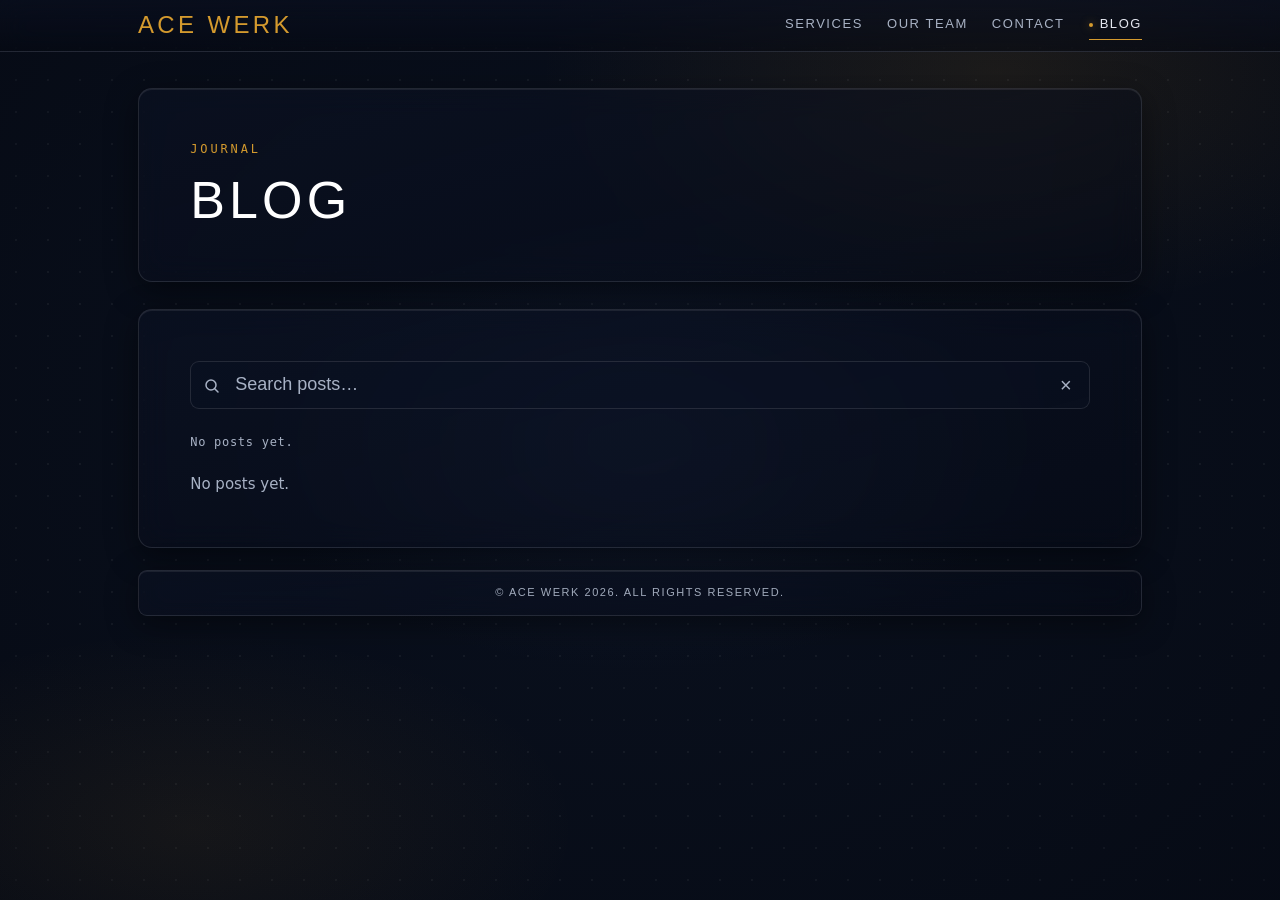
==== commit ea35ed49: "Reapply "release(ace-23): prod prep — strip noindex, prod robots/cname, drop dev fixtures" This reve" ====
--- a/blog/index.html
+++ b/blog/index.html
@@ -3,7 +3,6 @@
 <head>
   <meta charset="utf-8">
   <meta name="viewport" content="width=device-width, initial-scale=1, viewport-fit=cover">
-  <meta name="robots" content="noindex, nofollow">
   <title>Blog — Journal | Ace Werk</title>
   <link rel="preload" href="/assets/fonts/orbitron-500-latin.woff2" as="font" type="font/woff2" crossorigin>
   <link rel="preload" href="/assets/fonts/space-grotesk-latin.woff2" as="font" type="font/woff2" crossorigin>
@@ -669,7 +668,6 @@
         <div class="content-shell hero-shell reveal">
           <div class="hero-label">Journal</div>
           <h1 class="hero-title">Blog</h1>
-        <p class="hero-note">Developer fixtures — sample posts for staging QA. Not published content.</p>
         </div>
       </div>
       <div class="content-wrap site-container">
@@ -692,51 +690,8 @@
         </select>
       </div>
     </div>
-          <div class="blog-status" role="status" aria-live="polite">3 posts</div>
-    <div class="post-grid" id="post-grid">
-    <article class="post-card">
-      <span class="post-card-glyph" aria-hidden="true">&#9670;</span>
-      <div class="post-card-meta">
-        <span class="post-card-date"><time datetime="2026-09-02">Sep 2, 2026</time></span>
-        <span class="post-card-read">1 min read</span>
-      </div>
-      <h3 class="post-card-title">
-        <a class="post-card-link" href="/blog/dev-fixture-short/">A Quiet First Post</a>
-      </h3>
-      <p class="post-card-excerpt">A short sample post used to verify the blog index, card rendering, and the single-post reading flow on staging.</p>
-      <div class="post-card-author">By Ace Werk</div>
-    
-        <div class="post-card-tags"><span class="post-card-tag">studio</span> <span class="post-card-tag">announcement</span> <span class="post-card-tag post-card-fixture">Fixture</span></div>
-    </article>
-    <article class="post-card">
-      <span class="post-card-glyph" aria-hidden="true">&#9670;</span>
-      <div class="post-card-meta">
-        <span class="post-card-date"><time datetime="2026-08-18">Aug 18, 2026</time></span>
-        <span class="post-card-read">2 min read</span>
-      </div>
-      <h3 class="post-card-title">
-        <a class="post-card-link" href="/blog/dev-fixture-long/">A Field Guide to the Markdown We Support</a>
-      </h3>
-      <p class="post-card-excerpt">Headings, lists, blockquotes, inline links, and fenced code — a long-form sample that exercises every block and inline rule the build step understands.</p>
-      <div class="post-card-author">By The Editorial Team</div>
-    
-        <div class="post-card-tags"><span class="post-card-tag">docs</span> <span class="post-card-tag">markdown</span> <span class="post-card-tag">engineering</span> <span class="post-card-tag post-card-fixture">Fixture</span></div>
-    </article>
-    <article class="post-card">
-      <span class="post-card-glyph" aria-hidden="true">&#9670;</span>
-      <div class="post-card-meta">
-        <span class="post-card-date"><time datetime="2026-07-30">Jul 30, 2026</time></span>
-        <span class="post-card-read">1 min read</span>
-      </div>
-      <h3 class="post-card-title">
-        <a class="post-card-link" href="/blog/dev-fixture-truncation/">An Exceptionally Long Post Title That Is Deliberately Written to Exceed the Two-Line Clamp and Verify That the Card and Post Header Truncate Gracefully Without Breaking the Layout at Any Viewport</a>
-      </h3>
-      <p class="post-card-excerpt">A deliberately extreme title and author name to exercise the truncation rules: two-line title clamp, single-line author ellipsis, and the 200-character excerpt cap.</p>
-      <div class="post-card-author">By Dr. Alexandra Serafina Konstantinova-Montgomery, Senior Principal Editorial Strategist</div>
-    
-        <div class="post-card-tags"><span class="post-card-tag">qa</span> <span class="post-card-tag">truncation</span> <span class="post-card-tag">layout</span> <span class="post-card-tag post-card-fixture">Fixture</span></div>
-    </article>
-    </div>
+          <div class="blog-status" role="status" aria-live="polite">No posts yet.</div>
+    <p class="blog-empty">No posts yet.</p>
           <nav class="pagination" aria-label="Pagination" hidden></nav>
         </div>
       </div>
@@ -747,32 +702,7 @@
       </div>
     </footer>
   </div>
-  <script type="application/json" id="search-index">[
-  {
-    "title": "A Quiet First Post",
-    "excerpt": "A short sample post used to verify the blog index, card rendering, and the single-post reading flow on staging.",
-    "author": "Ace Werk",
-    "date": "2026-09-02",
-    "slug": "dev-fixture-short",
-    "body": "Lorem ipsum dolor sit amet, consectetur adipiscing elit. Integer posuere erat a ante venenatis dapibus posuere velit aliquet. Nullam id dolor id nibh ultricies vehicula ut id elit. Donec ullamcorper nulla non metus auctor fringilla. Cras justo odio, dapibus ac facilisis in, egestas eget quam. This is a developer fixture: a short sample post for staging QA. It is not published content."
-  },
-  {
-    "title": "A Field Guide to the Markdown We Support",
-    "excerpt": "Headings, lists, blockquotes, inline links, and fenced code — a long-form sample that exercises every block and inline rule the build step understands.",
-    "author": "The Editorial Team",
-    "date": "2026-08-18",
-    "slug": "dev-fixture-long",
-    "body": "Introduction Lorem ipsum dolor sit amet, consectetur adipiscing elit. Vestibulum id ligula porta felis euismod semper. This paragraph demonstrates strong and emphasis, plus an inline link to the Ace Werk studio and a code span. What we render Cras mattis consectetur purus sit amet fermentum. The build step understands a bounded subset of Markdown, which is enough for real writing without pulling in a parser dependency. Block elements Donec sed odio dui. The supported block elements are: Unordered list item one Unordered list item two Nested item two-a Nested item two-b with inline code Unordered list item three Ordered list item one Ordered list item two Nested ordered item two-a Nested ordered item two-b Ordered list item three Quotes and code Maecenas faucibus mollis interdum. Sed posuere consectetur est at lobortis. Read more in our services — the link works inside a blockquote. Closing notes Nullam quis risus eget urna mollis ornare vel eu leo. Aenean lacinia bibendum nulla sed consectetur. Developer fixture — a long sample post for staging QA. Not published content."
-  },
-  {
-    "title": "An Exceptionally Long Post Title That Is Deliberately Written to Exceed the Two-Line Clamp and Verify That the Card and Post Header Truncate Gracefully Without Breaking the Layout at Any Viewport",
-    "excerpt": "A deliberately extreme title and author name to exercise the truncation rules: two-line title clamp, single-line author ellipsis, and the 200-character excerpt cap.",
-    "author": "Dr. Alexandra Serafina Konstantinova-Montgomery, Senior Principal Editorial Strategist",
-    "date": "2026-07-30",
-    "slug": "dev-fixture-truncation",
-    "body": "Why this fixture exists Lorem ipsum dolor sit amet, consectetur adipiscing elit. Sed posuere consectetur est at lobortis. The title and byline above are intentionally oversized to confirm the design system's truncation behaviour — the title clamps to two lines, the author ellipsizes to a single line, and nothing pushes the layout out of alignment. Developer fixture — a truncation test for staging QA. Not published content."
-  }
-]</script>
+  <script type="application/json" id="search-index">[]</script>
 
 <script>
 (function(){
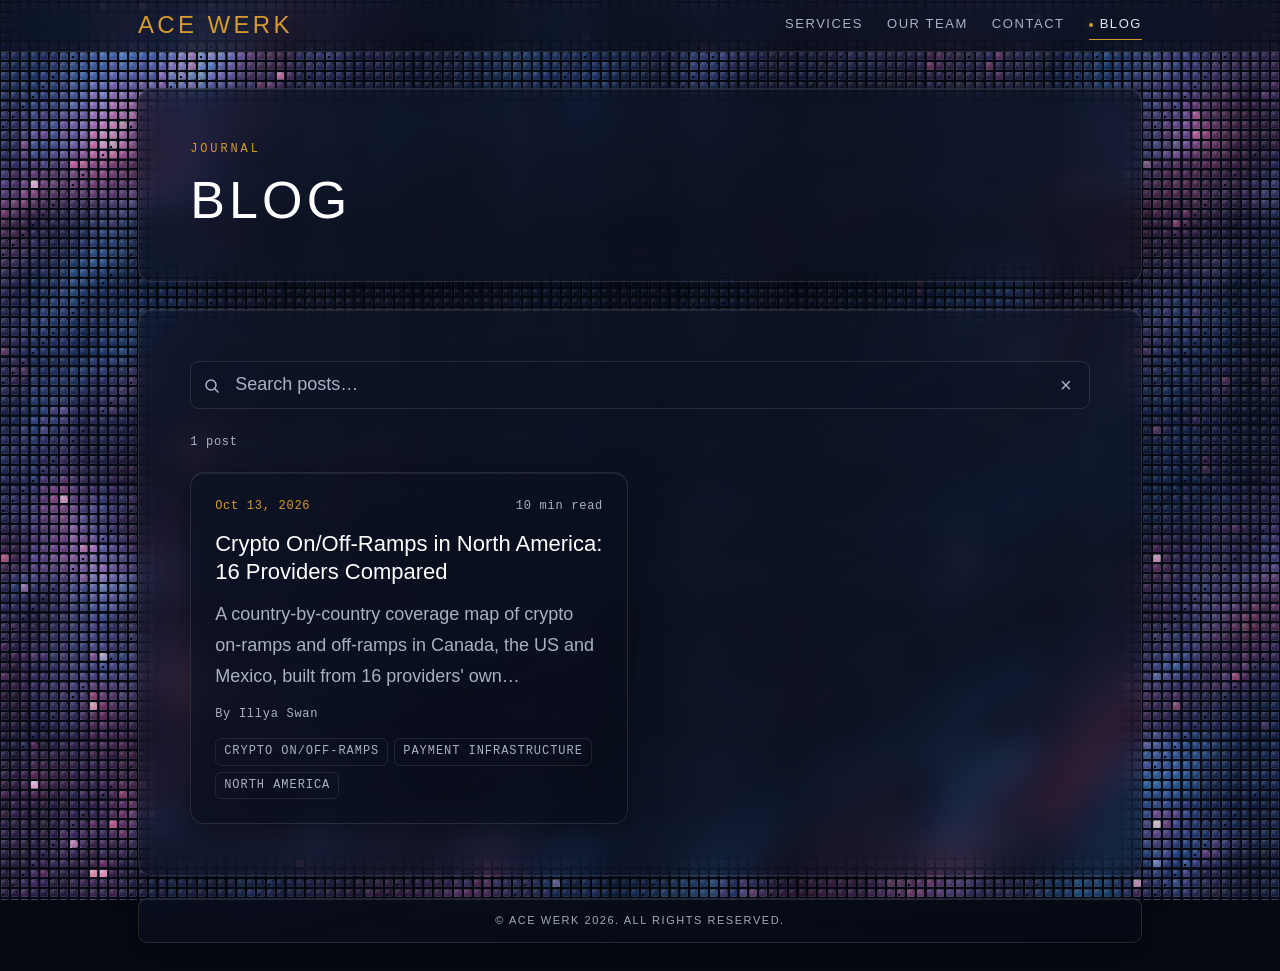
==== commit 2227cd0c: "release(blog): launch /blog/ with the North America on/off-ramps article Ships exactly two blog page" ====
--- a/blog/index.html
+++ b/blog/index.html
@@ -3,7 +3,9 @@
 <head>
   <meta charset="utf-8">
   <meta name="viewport" content="width=device-width, initial-scale=1, viewport-fit=cover">
+  <script defer src="https://x.acewerk.com/tessera.js" data-website-id="15435e6c-c2e0-4995-bd8e-db662d4474f3"></script>
   <title>Blog — Journal | Ace Werk</title>
+  <link rel="canonical" href="https://acewerk.com/blog/">
   <link rel="preload" href="/assets/fonts/orbitron-500-latin.woff2" as="font" type="font/woff2" crossorigin>
   <link rel="preload" href="/assets/fonts/space-grotesk-latin.woff2" as="font" type="font/woff2" crossorigin>
   <link rel="preload" href="/assets/fonts/rajdhani-500-latin.woff2" as="font" type="font/woff2" crossorigin>
@@ -30,6 +32,8 @@
       --transition-fast: 0.18s ease-out;
       --transition-med: 0.3s ease-out;
       --max-width: 1100px;
+      --fs-min: 11px;
+      --fs-footnote: 10px;
 
       /* type scale */
       --fs-label:         clamp(11px, 0.6vw + 8px, 12px);
@@ -351,13 +355,6 @@
       transform: translateY(0);
       box-shadow: 0 2px 4px rgba(0,0,0,0.35), inset 0 2px 4px rgba(0,0,0,0.3);
     }
-    .post-card-glyph {
-      font-family: 'JetBrains Mono', monospace;
-      font-size: 14px;
-      color: var(--accent);
-      text-shadow: 0 0 12px rgba(233,168,60,0.45);
-      display: block; margin-bottom: 14px;
-    }
     .post-card-title {
       font-family: 'Rajdhani', sans-serif; font-weight: 500;
       font-size: var(--fs-item-title);
@@ -443,13 +440,23 @@
 
     /* ══════ POST PAGE ══════ */
     .post-header { margin-bottom: 2em; }
+    .post-header-top {
+      display: flex; align-items: center; justify-content: space-between;
+      flex-wrap: nowrap; gap: 12px; margin-bottom: 0.5em; min-width: 0;
+    }
     .post-back {
-      display: inline-block; margin-bottom: 1.25em;
+      display: inline-block; flex: 0 0 auto;
       font-family: 'JetBrains Mono', monospace; font-weight: 400;
       font-size: var(--fs-label); letter-spacing: 0.1em; text-transform: uppercase;
-      color: var(--accent); text-decoration: none;
+      color: var(--accent); text-decoration: none; white-space: nowrap;
     }
     .post-back:hover { color: var(--accent-soft); }
+    .post-date {
+      flex: 0 0 auto;
+      font-family: 'JetBrains Mono', monospace; font-weight: 400;
+      font-size: var(--fs-label); letter-spacing: 0.06em;
+      color: var(--accent); white-space: nowrap;
+    }
     .post-title {
       font-family: 'Rajdhani', sans-serif; font-weight: 500;
       font-size: var(--fs-post-title);
@@ -458,12 +465,13 @@
       margin: 0 0 0.5em;
     }
     .post-byline {
-      display: flex; flex-wrap: wrap; gap: 8px 20px; align-items: baseline;
+      display: flex; align-items: baseline; justify-content: space-between;
+      flex-wrap: nowrap; gap: 12px;
       font-family: 'JetBrains Mono', monospace; font-weight: 400;
       font-size: var(--fs-label); letter-spacing: 0.06em;
       color: var(--ink-muted);
     }
-    .post-byline time { color: var(--accent); }
+    .post-read { white-space: nowrap; }
 
     .fixture-note {
       margin: 0 0 2em;
@@ -569,6 +577,53 @@
       text-align: center; letter-spacing: 0.04em;
     }
     .post-body hr { border: none; border-top: 1px solid var(--rule); margin: 2.5em 0; }
+    /* ══════ COVERAGE TABLES (GFM) ══════ */
+    .table-wrap {
+      margin: 1.75em 0;
+      border: 1px solid var(--glass-border);
+      border-radius: var(--radius-md);
+      background: rgba(255,255,255,0.02);
+      -webkit-overflow-scrolling: touch;
+    }
+    .table-wrap table {
+      border-collapse: collapse;
+      width: max-content;
+      min-width: 100%;
+      font-family: 'Space Grotesk', system-ui, sans-serif;
+      font-weight: 300;
+      font-size: 0.92em;
+      line-height: 1.5;
+      color: var(--ink);
+    }
+    .table-wrap th, .table-wrap td {
+      padding: 8px 12px;
+      border-bottom: 1px solid var(--rule-soft);
+      text-align: left;
+      vertical-align: top;
+      white-space: nowrap;
+    }
+    .table-wrap thead th {
+      font-family: 'Rajdhani', sans-serif;
+      font-weight: 500;
+      font-size: 0.95em;
+      letter-spacing: 0.03em;
+      color: #ffffff;
+      background: var(--surface-plus);
+      border-bottom: 1px solid var(--accent-border);
+    }
+    .table-wrap th[scope="row"] {
+      font-family: 'JetBrains Mono', monospace;
+      font-weight: 400;
+      font-size: 0.85em;
+      letter-spacing: 0.02em;
+      color: var(--accent-soft);
+      background: var(--surface);
+      white-space: normal;
+      min-width: 180px;
+    }
+    .table-wrap tbody tr:last-child th,
+    .table-wrap tbody tr:last-child td { border-bottom: none; }
+    .table-wrap tbody tr:hover td, .table-wrap tbody tr:hover th { background: rgba(255,255,255,0.025); }
 
     /* ══════ FOOTER ══════ */
     .site-footer {
@@ -641,10 +696,27 @@
       .nav-toggle-bar { transition: none; }
       .nav-links { transition: none; }
     }
+
+    /* ══════ THE BACKDROP — nebula field, full page, fixed ══════
+       Same DNA as /services/ and /contact/: identical tile pitch,
+       crystal-facet shader and colour grade. Only the baked art and
+       the motion recipe differ — quiet, edge-weighted, dark centre. */
+    .mosaic-backdrop {
+      position: fixed; inset: 0; z-index: 0;
+      background: radial-gradient(120% 120% at 50% 50%, #08101f 0%, #060a16 55%, #04060c 100%);
+      pointer-events: none;   /* pointer is read at window level */
+    }
+    .mosaic-backdrop canvas { position: absolute; inset: 0; width: 100%; height: 100%; display: block; }
+    /* reading scrim: the centre lane stays calm under the copy */
+    .mosaic-backdrop::after {
+      content: ""; position: absolute; inset: 0;
+      background: radial-gradient(60% 70% at 50% 50%, rgba(6,9,18,0.34) 0%, rgba(6,9,18,0.10) 55%, rgba(6,9,18,0) 100%);
+    }
+    @media print { .mosaic-backdrop { display: none; } }
   </style>
 </head>
 <body>
-  <div class="blog-backdrop" aria-hidden="true"></div>
+  <div class="mosaic-backdrop" aria-hidden="true"><canvas id="mosaic-blog"></canvas></div>
   <header class="nav-bar" role="banner">
     <div class="header-inner-wrapper site-container">
       <a href="/" class="nav-logo" aria-label="Ace Werk home">Ace Werk</a>
@@ -690,8 +762,22 @@
         </select>
       </div>
     </div>
-          <div class="blog-status" role="status" aria-live="polite">No posts yet.</div>
-    <p class="blog-empty">No posts yet.</p>
+          <div class="blog-status" role="status" aria-live="polite">1 post</div>
+    <div class="post-grid" id="post-grid">
+    <article class="post-card">
+      <div class="post-card-meta">
+        <span class="post-card-date"><time datetime="2026-10-13">Oct 13, 2026</time></span>
+        <span class="post-card-read">10 min read</span>
+      </div>
+      <h3 class="post-card-title">
+        <a class="post-card-link" href="/blog/crypto-on-off-ramps-north-america/">Crypto On/Off-Ramps in North America: 16 Providers Compared</a>
+      </h3>
+      <p class="post-card-excerpt">A country-by-country coverage map of crypto on-ramps and off-ramps in Canada, the US and Mexico, built from 16 providers&#x27; own documentation: which local rails exist, which direction each one runs, an…</p>
+      <div class="post-card-author">By Illya Swan</div>
+    
+        <div class="post-card-tags"><span class="post-card-tag">Crypto On/Off-Ramps</span> <span class="post-card-tag">Payment Infrastructure</span> <span class="post-card-tag">North America</span></div>
+    </article>
+    </div>
           <nav class="pagination" aria-label="Pagination" hidden></nav>
         </div>
       </div>
@@ -702,7 +788,16 @@
       </div>
     </footer>
   </div>
-  <script type="application/json" id="search-index">[]</script>
+  <script type="application/json" id="search-index">[
+  {
+    "title": "Crypto On/Off-Ramps in North America: 16 Providers Compared",
+    "excerpt": "A country-by-country coverage map of crypto on-ramps and off-ramps in Canada, the US and Mexico, built from 16 providers' own documentation: which local rails exist, which direction each one runs, an…",
+    "author": "Illya Swan",
+    "date": "2026-10-13",
+    "slug": "crypto-on-off-ramps-north-america",
+    "body": "Local crypto rails run both ways in Canada (Interac e-Transfer), the United States (ACH and RTP) and Mexico (SPEI). The tables show both directions in each market, often with geographic, amount, fee or receiving-bank conditions, but Banxa alone has a Supported Canadian Interac payout among table providers; Kraken documents one separately as a consumer exchange. One product can serve all three markets, but no single integrable provider documents both directions everywhere; buy and sell coverage must be checked separately. How to read the tables The tables compare 13 product entries from 12 providers; four other providers appear in notes below, for 16 providers checked in all. Cells were checked on 21 October 2026. How to read this table ● Supported The provider's own documentation says this rail works in this direction. ◐ With conditions Supported, with a limit: for example region, amount, account type, invitation-only access, or a bank that must support the rail. ◷ Planned Announced by the provider for a future date. Not live when we checked. ✕ Not offered The provider's documentation says this rail or country isn't available. ○ Not documented We found nothing either way in the provider's documentation. This isn't the same as not supported. Buy is fiat in, Sell is fiat out; a merchant-side row that collects fiat sits in Buy. A dash (–) means the direction does not apply to that rail, so there is nothing to document. Each table lists only providers with at least one Supported, With conditions or Planned rail in that country; the rest are named under the table. 131 records in the dataset, 16 providers checked on 21 October 2026. Canada 6 United States 12 Mexico 10 Canada · 6 providers, 8 rows ● Supported ◐ With conditions ◷ Planned ✕ Not offered ○ Not documented 6 of 13 product entries · How to read this Canada — local rail coverage by provider and direction, checked 21 October 2026 Provider Rail Buy Sell Conditions Banxa Partner widget Interac e-Transfer ↗ Buy ● Supported Sell ● Supported Instant, in CAD Instant, in CAD Card ↗ Buy ● Supported Sell ✕ Not offered buy No prepaid cards sell Card payouts: selected EU countries only Card payouts: selected EU countries only Mercuryo Partner widget Interac e-Transfer ↗ Buy ● Supported Sell ○ Not documented buy Interac e-Transfer buy supported in Canada sell No Interac sell; card payouts only No Interac sell; card payouts only MoonPay Partner widget Interac e-Transfer ↗ Buy ● Supported Sell ✕ Not offered buy Personal bank accounts only sell Interac sell “not yet” available Interac sell “not yet” available Card ↗ Buy ● Supported Sell ✕ Not offered buy Cards, Apple Pay, Google Pay sell Canada not on Visa/Mastercard payout lists Canada not on Visa/Mastercard payout lists Ramp Partner widget Card ↗ Buy ● Supported Sell ◐ With conditions buy No prepaid or gift cards sell Visa payout-to-card outside the US only Visa payout-to-card outside the US only Stripe Merchant-side Pre-authorized debit ↗ Buy ◐ With conditions Sell – not applicable CAD/USD; crypto eligibility not confirmed CAD/USD; crypto eligibility not confirmed Transak Partner widget Card ↗ Buy ● Supported Sell ○ Not documented buy Icons only: Visa, Mastercard, Apple Pay, Google Pay sell Off-ramp column empty for Canada Off-ramp column empty for Canada No documented rail in Canada: Bitso Business, Bridge, Coinbase (CDP), MoonPay Enterprise, Paybis, Simplex, zerohash United States · 12 providers, 26 rows ● Supported ◐ With conditions ◷ Planned ✕ Not offered ○ Not documented 12 of 13 product entries · How to read this United States — local rail coverage by provider and direction, checked 21 October 2026 Provider Rail Buy Sell Conditions Banxa Partner widget ACH ↗ Buy ✕ Not offered Sell ● Supported buy ACH not documented for buying sell 1–3 business days ACH not documented for buying Card ↗ Buy ● Supported Sell – not applicable No prepaid cards No prepaid cards Bridge B2B API ACH ↗ Buy – not applicable Sell ● Supported Next Day or Same Day ACH; 4:45 PM ET cutoff Next Day or Same Day ACH; 4:45 PM ET cutoff RTP / FedNow ↗ Buy – not applicable Sell ◐ With conditions FedNow in 20 s, but beta and by invitation FedNow in 20 s, but beta and by invitation Wire ↗ Buy – not applicable Sell ● Supported USD wire; cutoff 4:45 PM ET USD wire; cutoff 4:45 PM ET Coinbase (CDP) B2B API ACH ↗ CDP Buy ● Supported Sell ● Supported buy CDP Onramp ACH for US businesses sell CDP Offramp ACH payouts to US banks CDP Onramp ACH for US businesses Card ↗ CDP Buy ● Supported Sell – not applicable Debit cards only in the US; no US credit cards Debit cards only in the US; no US credit cards Mercuryo Partner widget Card ↗ Buy ● Supported Sell ✕ Not offered buy Visa, Mastercard, Apple/Google Pay; ACH not offered sell Visa and Mastercard card payouts not offered in US Visa and Mastercard card payouts not offered in US MoonPay Partner widget ACH ↗ Buy – not applicable Sell ◐ With conditions 3–5 days; no TX or USVI; PayPal/Venmo not in NY 3–5 days; no TX or USVI; PayPal/Venmo not in NY Card ↗ Buy ● Supported Sell ◐ With conditions buy Discover, PayPal, Venmo, Revolut, Cash App; ACH not offered sell Card payouts, not in TX or USVI Card payouts, not in TX or USVI MoonPay Enterprise Enterprise (virtual accounts) FedNow ↗ Buy ● Supported Sell ● Supported MoonPay Enterprise (business virtual accounts) MoonPay Enterprise (business virtual accounts) Wire ↗ Buy ● Supported Sell ● Supported MoonPay Enterprise (business virtual accounts) MoonPay Enterprise (business virtual accounts) Paybis Partner widget ACH ↗ Buy ● Supported Sell – not applicable NY not accepted; 11 states restricted NY not accepted; 11 states restricted Ramp Partner widget ACH ↗ Buy ○ Not documented Sell ● Supported buy ACH not documented for buying sell Up to 2 business days; 8 states excluded ACH not documented for buying RTP / FedNow ↗ Buy ○ Not documented Sell ● Supported buy ACH not documented on current pages sell As fast as 2 minutes; 8 states excluded ACH not documented on current pages Card ↗ Buy ● Supported Sell ✕ Not offered buy No prepaid or gift cards; 8 states excluded sell Visa payout-to-card everywhere except the US Visa payout-to-card everywhere except the US Simplex Partner widget ACH ↗ Buy ◐ With conditions Sell – not applicable ACH by location, device and partner; 5 states out ACH by location, device and partner; 5 states out Card ↗ Buy ◐ With conditions Sell – not applicable Visa/Mastercard; Mastercard can fail Visa/Mastercard; Mastercard can fail Stripe Merchant-side ACH ↗ Buy ◐ With conditions Sell – not applicable Crypto eligibility not stated Crypto eligibility not stated Onramp ↗ Partner widget Buy ◐ With conditions Sell – not applicable Public preview; application required Public preview; application required Stablecoin payments ↗ Buy ◐ With conditions Sell – not applicable US businesses; settles in local currency US businesses; settles in local currency Transak Partner widget Wire ↗ Buy ◐ With conditions Sell – not applicable Wire not documented by name; 5 states excluded Wire not documented by name; 5 states excluded Card ↗ Buy ● Supported Sell ● Supported buy Cards only; 5 states excluded from the matrix sell Visa and Mastercard payouts Cards only; 5 states excluded from the matrix zerohash B2B API ACH ↗ Buy ● Supported Sell ● Supported buy 1–3 business days; Plaid account linking sell 1–3 business days 1–3 business days; Plaid account linking RTP / FedNow ↗ Buy – not applicable Sell ● Supported Seconds, 24/7; payouts only Seconds, 24/7; payouts only Wire ↗ Buy ● Supported Sell – not applicable FedWire; same day in banking hours FedWire; same day in banking hours No documented rail in the United States: Bitso Business Mexico · 10 providers, 12 rows ● Supported ◐ With conditions ◷ Planned ✕ Not offered ○ Not documented 10 of 13 product entries · How to read this Mexico — local rail coverage by provider and direction, checked 21 October 2026 Provider Rail Buy Sell Conditions Banxa Partner widget SPEI ↗ Buy ● Supported Sell ✕ Not offered buy Instant, in MXN; hosted checkout sell Sell column marked ✕ Sell column marked ✕ Card ↗ Buy ● Supported Sell – not applicable No prepaid cards No prepaid cards Bitso Business B2B API SPEI ↗ Buy ◐ With conditions Sell ◐ With conditions buy Enterprise/B2B onboarding sell Payout to any Mexican bank account Enterprise/B2B onboarding Bridge B2B API SPEI ↗ Buy ◐ With conditions Sell ◐ With conditions buy SPEI virtual accounts; MXN→stablecoin; B2B sell Up to 30 min, 24/7; B2B API Up to 30 min, 24/7; B2B API Mercuryo Partner widget Card ↗ Buy ● Supported Sell – not applicable Cards, Apple Pay, Google Pay; SPEI not offered Cards, Apple Pay, Google Pay; SPEI not offered MoonPay Partner widget Card ↗ Buy ● Supported Sell ● Supported buy Cards, Apple Pay, Google Pay; SPEI and OXXO not listed sell Visa Direct payout list includes Mexico Cards, Apple Pay, Google Pay; SPEI and OXXO not listed MoonPay Enterprise Enterprise (virtual accounts) SPEI ↗ Buy ◷ Planned Sell ◷ Planned Planned for October 2026, per MoonPay's September 2026 coverage snapshot Planned for October 2026, per MoonPay's September 2026 coverage snapshot Paybis Partner widget SPEI ↗ Buy ● Supported Sell – not applicable SPEI named among local methods SPEI named among local methods Ramp Partner widget SPEI ↗ Buy ○ Not documented Sell ● Supported buy SPEI not documented on current pages sell As fast as 30 s; requires CLABE and tax ID; 2.9% fee SPEI not documented on current pages Card payout ↗ Buy – not applicable Sell ◐ With conditions Visa payout-to-card; Mastercard Europe only Visa payout-to-card; Mastercard Europe only Simplex Partner widget Card ↗ Buy ◐ With conditions Sell – not applicable No local Mexican rail documented No local Mexican rail documented Transak Partner widget Card ↗ Buy ● Supported Sell ● Supported buy Visa, Mastercard, Apple Pay, Google Pay sell Visa payout only Visa, Mastercard, Apple Pay, Google Pay No documented rail in Mexico: Coinbase (CDP), Stripe, zerohash Canada: Interac e-Transfer on the way in, a gap on the way out Three providers in the table document Interac e-Transfer buying: Banxa, MoonPay and Mercuryo. Banxa documents the sell side on the same page; MoonPay's Interac is buy-only, and Mercuryo has no Canadian payout rail. Kraken (a consumer exchange, covered in the notes below) also documents Interac both ways. Coinbase's Interac withdrawals rest on a 2023 launch post rather than a current help page. MoonPay lists cards, Apple Pay and Google Pay for all regions. BitPay's sell flow routes through Ramp; its buy flow uses Ramp among other partners. Neither BitPay post we read mentions Canada. Circle's docs name no Canadian rail — we couldn't confirm either way. Stripe lists Pre-authorized debit (CAD) as a payment method, but its pages don't confirm the rail is open to crypto businesses. What to take from it. For a Canadian wallet, the buy flow is easy to launch; the cash-out flow is where plans stall. If Canadian cash-out matters, ask Coinbase for current Interac withdrawal documentation, and ask Ramp whether a Canadian payout is open to your integration. One MoonPay caveat for partners MoonPay Enterprise's country table rates Canada \"Prohibited\" and says no Virtual Accounts are issued to customers in that tier. The table governs which jurisdictions Enterprise onboards; Japan, India and Malaysia are also marked Prohibited. It doesn't say whether Canadian end users can pay through a partner's MoonPay widget, so ask MoonPay before you assume either way. United States: ACH and RTP, with state-level carve-outs The US has the deepest coverage of the three markets: five providers document an ACH payout and three an RTP one. But most providers exclude states, and their lists differ. BitPay's sell flow routes through Ramp , so for cash-outs check Ramp's state list, not BitPay's. Its buy flow uses Ramp among other partners. Stripe lists ACH Direct Debit as a US payment method and offers a fiat-to-crypto Onramp , but access requires an application, and we couldn't verify its rails or state coverage from the pages we read. What to take from it. RTP is the fastest rail in this sample — Ramp, zerohash and Bridge (in beta) document it; ACH elsewhere means days. Combine the exclusion lists before you promise a US launch. New York is excluded by Ramp and Simplex and missing from Transak's list, so test it separately. Mexico: SPEI cash-outs exist; SPEI buying and cash vouchers don't Ramp pays out by SPEI, and BitPay routes Mexican cash-outs through it. On the buy side, Banxa, Bitso Business, Bridge and Paybis document SPEI on-ramps; MoonPay's is planned for October 2026. Ramp's flat 2.9% SPEI fee was first quoted in its October 2024 announcement and still appears on its current fee page. Stripe's payment-method matrix lists generic \"Bank transfers\" for MXN and Mexico, but we couldn't confirm that's open to crypto businesses. Why Stripe's OXXO isn't the answer OXXO lets customers pay cash at a convenience store against a voucher, and Stripe supports it for Mexican customers. But Stripe's OXXO page lists cryptocurrency exchanges and wallets (MCC 6051) among prohibited business categories. Payments are also single-use, non-refundable, limited to MXN 10-10,000, and settle up to four business days later. Treat OXXO as unavailable for crypto buying unless Stripe confirms an exception. Why local-rail coverage is thin (our read) Under Banxico's rules, regulated Mexican financial institutions can use virtual assets only for internal operations and can't offer virtual-asset services directly to the public, according to Chambers' 2026 Fintech guide . That helps explain why Mexican crypto rails run through specialist fintechs rather than banks. If you want a Mexico-native partner, Bitso Business describes instant SPEI payouts. Its SPEI on-ramp and payout are in the table above, gated on enterprise onboarding. Outside the tables Four more providers were checked and are not rows above. They are worth knowing about, and their records sit in the same dataset. Kraken documents Interac e-Transfer both ways in Canada, ACH, wire and RTP in the US, and SPEI both ways in Mexico — the only live Mexican on-ramp in this sample besides MoonPay's planned one. Mexico needs a CURP or RFC and a CLABE, and the peso balance auto-converts to USD. BitPay 's cash-outs route through Ramp: ACH in the US, SPEI in Mexico. Its buy flow uses Ramp among other partners, and its pages say nothing about Canada. Gemini documents ACH and wire deposits for US customers only — no Canadian or Mexican rail in this sample. Topper sells by card in all three countries and pays back by card in the US only; PayPal and Venmo are US buying methods, and no local bank rail is documented anywhere in the sample. Circle and Onramper are not ramps in the same sense: Circle's CPN moves stablecoins and pays out to local bank accounts, and Onramper is an aggregator that routes to other providers' rails. Both are in the dataset as notes, not as rows. Choosing providers: six rules Check the cash-out before the cash-in. Buy-side coverage is easy to find and easy to overrate. MoonPay accepts Interac but doesn't pay out to it, and Transak lists no Canadian payout at all. Treat \"bank transfer\" as a question. Ramp's API calls its US payout rail AMERICAN\\ BANK\\ TRANSFER; only its help center says ACH or RTP. Transak shows a wire icon without naming a rail. Confirm the rail, its timing and its settlement behaviour in testing: a provider's \"30 seconds\" is its own processing speed, not the receiving bank's finality. Consumer and partner products differ. MoonPay's partner-widget Interac buy and its Enterprise country table answer different questions. BitPay's sell flow routes through Ramp, while its buy flow uses Ramp among other partners. Verify the exact product line you'll integrate, not the brand. Geography is a state-level problem. Combine the exclusion lists before you promise a US launch, and test New York first. Stablecoin rails aren't fiat ramps. Circle's CPN Stablecoin Payments moves USDC and EURC onchain between counterparties and needs account activation. Circle's fiat products are separate: CPN Fiat Payments (local payouts in 60+ countries) and Circle Mint (institutions only). Stripe's stablecoin payments let US businesses accept stablecoins, with a private preview for businesses in the EU, Hong Kong, Mexico and Switzerland; payments settle in local currency in the merchant's Stripe balance. Plan for two providers. Only Coinbase documents local-rail coverage in both Canada and the US in both directions, and its Canadian withdrawals rest on a 2023 launch post. No provider covers Mexico both ways with local rails. Budget for at least two integrations or a card-rail fallback, and read the fallback's fine print: Ramp rejects prepaid cards, and Simplex warns that Mastercard crypto purchases can fail. Where to start — Ace Werk analysis, not provider statements If you need Start with Check first Interac buying for Canadian users MoonPay or Coinbase Whether your partner integration gets Interac; MoonPay's Enterprise terms Fast US cash-out Ramp (RTP, ACH) Its 8 excluded states US cash-out by ACH, days acceptable MoonPay or Coinbase MoonPay has no payouts in Texas; settlement takes 3-5 business days MXN cash-out Ramp SPEI, or BitPay via Ramp 2.9% fee, $1 minimum; Bitso Business as a Mexico-native alternative One integration across all three, cards acceptable MoonPay or Transak Card fees, declines and payout limits Stablecoin movement instead of local fiat rails Circle CPN or Stripe stablecoin payments Account activation; business location Ace Werk analysis, not provider statements. Regulatory clock for stablecoin-based flows If your ramp strategy includes USDC or other stablecoins, three national regimes are moving. Canada: The Stablecoin Act became law with Bill C-15 on 26 March 2026. The Bank of Canada supervises issuers, who must register, hold reserves and offer at-par redemption, and can't pay holders interest. DLA Piper expects the regime to come into force in 2027, once regulations are written. United States: The GENIUS Act takes effect no later than 18 January 2027. Regulators missed the 18 July 2026 deadline for final rules, so issuers are preparing against proposals. Mexico: Stablecoins aren't regulated as a stand-alone asset class, but the authorities treat issuance as deposit-taking, which is reserved to regulated institutions, per Chambers . None of this changes the fiat rails above. It will shape which stablecoins your product can offer in each market, so take legal advice for your own case. FAQ Which crypto on-ramps support Interac e-Transfer? Three providers in the table document Interac e-Transfer buying for Canadians: Banxa, MoonPay and Mercuryo. MoonPay's and Mercuryo's Interac options are buy-only. Simplex doesn't list Canada as unsupported, but documents no Canadian local rail, and Transak lists cards and wallets only. Can I sell crypto to a Canadian bank account? Banxa documents Interac e-Transfer withdrawals. Kraken (a consumer exchange) also documents Interac withdrawals. Coinbase's August 2023 launch post described Interac withdrawals as live, but we found no current help-center page confirming them. MoonPay says Interac selling isn't available yet, and Transak lists no Canadian payout. Confirm with the provider before you build. Which providers pay out by ACH or RTP in the US? Ramp offers ACH (up to 2 business days) and RTP (as fast as 2 minutes). MoonPay and Coinbase offer ACH payouts, and MoonPay quotes 3-5 business days. Ramp isn't available in eight states, and MoonPay has no payouts in Texas. Is there a crypto off-ramp to SPEI in Mexico? Yes. Ramp pays out in Mexican pesos via SPEI, as fast as 30 seconds, and BitPay's cash-outs route through Ramp. Bitso Business also describes instant SPEI payouts. Can I use Stripe's OXXO to fund crypto purchases? Not as documented. Stripe's OXXO page lists cryptocurrency exchanges and wallets as a prohibited business category. Do I need more than one ramp provider for North America? Usually. In our sample only Coinbase documents local-rail coverage in both Canada and the US in both directions, and no provider covers Mexico both ways with local rails. How we verified, and what we couldn't We checked each claim against the provider's own documentation: help centers, developer docs and eligibility pages. We ran the checks on 13 October 2026 and re-verified the key pages on 21 October 2026. Where a page doesn't name a method, we write \"not documented\", which isn't the same as \"not supported\". Where we couldn't settle a point either way, we say so. Four things to know when you use this: Dates matter. Several pages behind current claims are old: Ramp's US bank-transfer post (July 2023), Coinbase's Canada launch (August 2023), BitPay's buy post (June 2023), Ramp's SPEI announcement (October 2024) and MoonPay's withdrawal methods (October 2025). Pages also change: Simplex updated its supported-locations page on 20 October 2026, the day before we re-checked it. Re-check before you contract. Marketing isn't a spec. Where only a blog post names a rail or fee, we say so. Product tiers differ. The Coinbase ACH help pages we cite are for Coinbase Exchange; its developer Onramp docs describe the partner product. For Transak we read the public coverage matrix, because its per-method docs table didn't load. Not exhaustive. Twelve providers in the tables, three markets. We screened out Mogo, Caxa, Utrust and Unlimit and make no claim about them; BitPay, Gemini, Kraken and Topper are covered in the notes above rather than in the tables. Building for all three markets? If you're shortlisting ramp providers for a North American product, Ace Werk can run this same verification against your exact markets, asset set and product type (consumer, embedded or B2B), and design the integration around the gaps. Start a conversation . Sources All pages were opened between 13 and 21 October 2026. Page dates are shown where the page gives one. MoonPay: Interac e-Transfer (27 Jul 2026); Supported payment methods (26 Aug 2026); Withdrawal methods (14 Oct 2025); Enterprise country table Ramp Network: Payout methods (19 Mar 2025); Fees for selling crypto (19 Mar 2025); Buy methods ; Unsupported countries and states ; SPEI announcement (29 Oct 2024); US bank transfers post (12 Jul 2023); REST API v3 Coinbase: Funding your account, North America and LATAM ; Onramp and Offramp docs ; Canada launch (14 Aug 2023); Exchange ACH deposits and ACH withdrawals Stripe: OXXO ; Payment method support ; Stablecoin payments ; Fiat-to-crypto Onramp Simplex: Supported locations (updated 20 Oct 2026); Supported payment methods (updated about 14 Oct 2026); Mastercard Circle: Stablecoin Payments docs ; CPN Fiat Payments ; Circle Mint BitPay: Cash out with Ramp (6 May 2025); Buy with Ramp (27 Jun 2023) Transak: Global coverage Regulation and regional context: DLA Piper on Canada's Stablecoin Act (20 Apr 2026); The Block on the GENIUS Act deadline (18 Jul 2026); Chambers, Fintech 2026: Mexico ; Bitso Business © Ace Werk 2026. All rights reserved. Tier identifies the product, not the entire company: consumer app, partner widget, B2B API or Stripe merchant-side rail. Buy funds with local fiat; Sell pays it out; Catch records the country-specific limitation. Rail names follow the provider's wording, including \"bank transfer\" where no narrower rail is named. — means not applicable. Canada: Interac coverage on the way in, and the cash-out constraint Three of twelve table providers document Interac e-Transfer buys, as do two consumer exchanges. Price and onboarding can decide the buy flow; cash-out is narrower, with only one table provider documenting Interac payouts. What it means Banxa, Mercuryo and MoonPay document Interac buys; Kraken and Coinbase do so for exchange account holders. For Interac cash-out, Banxa documents instant CAD payouts. Kraken's withdrawal has a 15 CAD minimum, 10 CAD fee and a 0–1 business day or instant window. Coinbase claimed Interac withdrawals in its August 2023 Canada launch post, but no current withdrawal page confirms them; treat that claim as conditional, not a current documented cell. Card payout is no bank-rail fallback: MoonPay and Banxa refuse it in Canada; Ramp allows Visa payout outside the US but names no Canadian bank rail, and Transak documents none. This is a product distinction: a Visa card credit does not establish an Interac withdrawal, and merchant collection does not establish a crypto payout. Stripe documents CAD pre-authorized debit for merchants without stating crypto eligibility. A buy-only widget still needs a separately contracted exit path; a provider's silence on selling should trigger a question, not an unsupported label. Simplex's supported-locations page, updated 20 October 2026, removed Canada from the unsupported list without adding it to the supported list: not documented, not confirmed coverage. It also labels Vermont \"VA\", apparently a typo. United States: ACH and RTP coverage, and how fast each one settles The US has the widest coverage: six table providers document something in each direction. ACH settlement ranges from hours to days, while state and territory exclusions differ by provider. Check the product and its rail, not just the country. What it means For fast payouts, zerohash reports RTP and FedNow in seconds, 24/7/365, switching to FedNow when RTP is unavailable. Ramp quotes RTP as fast as 2 minutes at 0.99%; Bridge's invitation-only FedNow beta quotes up to 20 seconds, subject to receiving-bank support. Kraken's consumer RTP withdrawal requires a 20 USD minimum and a supporting bank; Kraken cannot enable RTP on the customer's behalf. ACH windows vary: zerohash and Banxa quote 1–3 business days, Bridge next-day or same-day with a 4:45 PM ET cutoff, Ramp up to 2 days, and Coinbase exchange withdrawals 3–5 days. Ramp charges 0.99%, $1.99 minimum, for ACH and RTP payouts. Specify the contractual window and fee. Transak's wire icon names no US bank rail; it cannot establish an ACH or RTP route. zerohash's higher-value FedWire works during banking hours, unlike its round-the-clock instant payouts. Stripe's merchant-side ACH has no stated crypto eligibility; its Onramp is application-gated. Merchant collection is not a consumer cash-out API. Geography also differs: Paybis rejects New York ACH customers; Simplex excludes NY, LA, AK, WA and VT; Transak lists 45 states plus DC and Puerto Rico but omits AK, LA, MN, NY and ND; Ramp excludes eight states. MoonPay excludes Texas and the USVI from payouts, and New York from PayPal and Venmo. Coinbase CDP and its consumer app have different contracts and rails; neither replaces a Bridge or zerohash orchestration API. Mexico: SPEI coverage in both directions, with OXXO still a blank The previous version understated Mexico's coverage. Five providers document SPEI buys, four document payouts and three do both. The asymmetry is provider-specific, not countrywide: check direction for each vendor. What it means Bitso Business, Bridge and Kraken document SPEI both ways. Bitso requires enterprise onboarding and marks SPEI with an unexplained asterisk; Bridge uses SPEI virtual accounts, a sales contact and SPEI endorsement. Kraken's deposit minimum is 150 MXN, with no fee and up to 20 minutes; MXN converts to USD on arrival because Kraken cannot hold pesos. Its withdrawal minimum is 150 MXN, with a 0.5% fee and near-instant settlement. These are exchange-account rails, not an API. Banxa and Paybis document buys; Banxa refuses SPEI payouts and Paybis names no sell rail. Paybis's methods table gives a 5–3,000 range and a 48-hour window; confirm its units and terms. Ramp documents payouts as fast as 30 seconds at 2.9%, but its 2024 buy announcement is absent from current pages. BitPay's Mexican cash-outs route through Ramp. MoonPay lists SPEI both ways as planned for October 2026, per its September 2026 coverage snapshot. Its Visa Direct payout and Transak's Visa payout are card paths, not SPEI. OXXO remains an evidence gap: Stripe says it prohibits crypto exchanges and wallets under merchant category 6051; Bitso Business, Kraken and Topper say nothing either way. Silence is not refusal. Providers outside the tables Four providers sit outside the country tables. Their local-rail evidence is either not partner-tier or not rail-specific, so a row would imply more than the documentation supports. BitPay — its cash-out flows are fulfilled by Ramp, so its rails are Ramp's rails. Gemini — a consumer exchange; relevant if your users already hold exchange accounts. Kraken — a consumer exchange; relevant on the same basis, and the widest coverage in the sample. Topper — a partner widget exists, but no local rail is documented in any market here: cards only. Onramper and aggregators: routing is not coverage Onramper routes to ramps it does not own, using conversion, price and KYC friction across 30+ ramps and 175+ methods: on-ramps, off-ramps, swaps and peer-to-peer. Six ramps cost US$199/month or US$1,800/year; all cost US$599/month or US$5,750/year. There is no integration fee: ramps fund it through revenue share. Its coverage list names US ACH and Instant ACH, Canadian Interac e-Transfer and Mexican SPEI, but does not itemise rail availability by country. Onramper gets no provider row: its method list does not prove country, direction or conditions. One underlying ramp may handle deposits and another withdrawals, with different onboarding, pricing and settlement; a listed route may fail a bank or location test. Ace Werk analysis, 21 October 2026: use the aggregator above the table, not as a country-level promise. Request provider-by-provider evidence for each direction, receiving bank and market. Choosing a provider: six rules from the tables Ace Werk analysis, 21 October 2026, based on the documented rows above. These are procurement rules, not a provider ranking. Pick by market first, not by brand None of the twelve table providers documents local rails both ways in all three countries. Banxa has two-way Interac in Canada, US ACH payouts only and Mexican SPEI buys only. Bitso Business covers Mexico both ways but does not serve Canada; Bridge covers Mexico both ways and US selling; Coinbase CDP covers the US both ways but names no Canadian or Mexican local rail. Only Kraken spans all three markets and both directions in the wider sample—and it is a consumer exchange account, not an integration API. Separate buy from sell before you sign Buy and sell are separate claims. MoonPay supports Interac buying but refuses Interac selling; Topper handles US card purchases but refuses card selling in Canada and Mexico. Mercuryo and Ramp refuse US card payout. Never contract on assumed symmetry. Ask which speed, then which rail ACH and RTP settlement windows differ by provider, as the US section shows. Ask for the named rail, contractual window and receiving-bank support; \"instant\" alone is not a settlement commitment. Map your users' geography to the provider's carve-outs Paybis bars Quebec buyers. US carve-outs for Paybis, MoonPay, Transak, Simplex and Ramp are detailed above; map those address rules into checkout before a national launch, not into a support queue afterward. Know whether you are buying an API, a widget or an account Bridge, zerohash, Bitso Business and Coinbase CDP are B2B APIs for orchestration and settlement. Banxa, Mercuryo, MoonPay, Paybis, Ramp, Simplex and Transak offer embeddable partner flows with provider KYC and pricing; Topper also has a widget, but documents only cards here. Kraken, Gemini and Coinbase's app are consumer exchange accounts. Stripe's merchant collection rails are another category. Do not mix these contracts in one shortlist. Budget two providers, and keep settlement separate Banxa has no US ACH buying; Ramp no longer documents US ACH or RTP buys, nor Mexican SPEI buys. Coinbase names no Mexican rail, and Bitso Business does not serve Canada. Budget two providers and a card fallback rather than assuming one covers each direction. Test the fallback in the direction that fails: a card buy cannot rescue an absent bank payout, and a bank payout may require an account or eligibility test the buy flow never asks for. Split the commercial and operational checks by country and direction, then confirm which provider owns the customer-facing failure when a route is unavailable. Stablecoin settlement is separate: Circle documents local-bank fiat payouts in 180+ countries and Stripe documents stablecoin payments settling to fiat, but neither names country-level rails. These are treasury products, not Interac replacements. Regulatory note: what the evidence covers Banxa describes SPEI as a real-time transfer system operated by the Bank of Mexico (Banxico), the only regulator named in the checked material. Provider availability claims here are not licensing opinions. Stripe documents stablecoin payments settling to merchants' fiat balances for US businesses, with private preview in the EU, Hong Kong, Mexico and Switzerland. Circle documents local-bank fiat payouts in 180+ countries; its country list includes Canada, Mexico and the US, but names no local rail. Stripe says OXXO bars crypto exchanges and wallets under merchant category 6051. None of these statements establishes a per-country regulatory position. We did not consult primary sources for Canada's Bill C-15 or the US GENIUS Act, so neither is assessed here. That is an evidence limit, not a legal finding. Building for all three markets? If you are scoping a product that needs Interac, ACH or SPEI in more than one direction, we can walk through the gaps that matter for your corridor and your entity structure. Talk to Ace Werk about your ramp coverage FAQ Which providers support Interac e-Transfer for buying crypto in Canada? Banxa, Mercuryo and MoonPay document Interac buys in the tables; Coinbase and Kraken do so through consumer exchange accounts. See the Canada table and its notes for MoonPay's account restriction and Paybis's weaker evidence. Can I sell crypto to a Canadian bank account? Banxa documents instant CAD Interac payouts; Kraken documents Interac withdrawals with a minimum and fee. Coinbase's older launch claim lacks current withdrawal-page confirmation. See Canada's “What it means” for the figures and why card payout is not an Interac substitute. Can you buy crypto with SPEI in Mexico? Five providers document SPEI buys: Banxa, Paybis, Bitso Business, Bridge and Kraken. The two B2B options, Bitso Business and Bridge, have conditions; Kraken is a consumer exchange. MoonPay lists SPEI as planned, not live. See Mexico for terms and minimums. How do you cash out crypto to a Mexican bank account? Ramp, Bitso Business, Bridge and Kraken document SPEI payouts, with different conditions. BitPay routes Mexican cash-outs through Ramp. Banxa offers only SPEI buying; MoonPay and Transak offer card, not SPEI, payouts. The Mexico section gives speed, fees and onboarding requirements. Which crypto ramp pays out by RTP or FedNow in the US? zerohash and Ramp document RTP payouts; zerohash also documents FedNow, while Bridge's FedNow payout is an invitation-only beta. Kraken offers conditional consumer RTP withdrawals. Compare their receiving-bank requirements and settlement windows in the US section. What does \"not documented\" mean in these tables? The checked provider pages make no claim either way; absence of evidence is not an unsupported feature. The status key above defines the term, and Simplex's unresolved Canada listing is the concrete example. Method On 21 October 2026, we checked 16 providers' own pages: 120 provider-rail-direction records plus Circle and Onramper notes, 122 dataset records total. Inclusion required a documented domestic rail in Canada, the US or Mexico in either direction; explicit refusals count as evidence, silence does not. Rows carry source URLs and provider page dates where shown. No checkout or account testing was done; judgments are dated Ace Werk analysis. This is not exhaustive: Robinhood, Webull, Ripple, Nubank and Mercado Pago were not checked. Sources Every page below was opened for this check on 20 or 21 October 2026. Page dates are the providers' own where shown. Grouped by provider, then by country. Banxa Canada, US, Mexico — https://docs.banxa.com/products/hosted-checkout/docs/reference/supported-payment-methods (updated about 14 Oct 2026) BitPay Canada, US — https://www.bitpay.com/blog/bitpay-ramp-new-currencies (27 Jun 2023) US, Mexico — https://www.bitpay.com/blog/cash-out-crypto-with-bitpay-ramp (6 May 2025) Bitso Business Canada, US, Mexico — https://bitso.com/business/solutions/local-payments (no date shown) Mexico — https://bitso.com/business/products/mxnb-stablecoin (no date shown) Bridge US — https://apidocs.bridge.xyz/platform/orchestration/more/cutoffs (no date shown) Mexico — https://apidocs.bridge.xyz/get-started/guides/move-money/mxn-spei-integration-guide (no date shown) Circle (note) Canada, US, Mexico — https://circle.com/cpn/fiat-payments (no date shown) Coinbase Canada, Mexico — https://help.coinbase.com/en/coinbase/trading-and-funding/depositing-or-withdrawing-fiat-money/funding-your-account-namerica-latam (no date shown) Canada — https://www.coinbase.com/pt-pt/blog/coinbase-officially-launches-in-canada (14 Aug 2023) US — https://docs.cdp.coinbase.com/onramp/introduction/welcome (no date shown) US — https://help.coinbase.com/en/exchange/funding/withdrawing-with-ach (no date shown) Gemini US — https://support.gemini.com/hc/en-us/articles/4402719030171-What-payment-methods-are-supported (no date shown) Kraken Canada, US — https://support.kraken.com/articles/360000423043-cash-withdrawal-options-fees-minimums-and-processing-times- (no date shown) Canada — https://support.kraken.com/articles/4412259063444-how-do-i-fund-my-account-with-an-interac-e-transfer- (14 Oct 2026) US — https://support.kraken.com/articles/360000381846-cash-withdrawal-options-fees-minimums-and-processing-times- (no date shown) US — https://support.kraken.com/articles/4408922630676-ach-withdrawals (no date shown) Mexico — https://support.kraken.com/articles/how-to-deposit-mxn (8 Oct 2026) Mexico — https://support.kraken.com/articles/how-to-withdraw-mxn (8 Oct 2026) Mercuryo Canada, US, Mexico — https://help.mercuryo.io/hc/en-gb/articles/14806047888669-Which-payment-methods-does-Mercuryo-support (no date shown) Canada, US — https://help.mercuryo.io/hc/en-gb/articles/39157544835613-In-which-countries-can-I-make-an-off-ramp-sell-transaction (15 Sep 2026) MoonPay Canada, US, Mexico — https://support.moonpay.com/en/articles/380823-moonpay-s-supported-payment-methods (26 Aug 2026) Canada — https://support.moonpay.com/en/articles/396467-buying-crypto-with-interac-e-transfer (27 Jul 2026) US — https://support.moonpay.com/en/articles/384613-supported-withdrawal-methods-for-selling-cryptocurrency (14 Oct 2025) Mexico — https://dev.enterprise.moonpay.com/rails-and-capabilities (coverage snapshot Sep 2026; checked 22 Oct 2026) Onramper (aggregator) Canada, US, Mexico — https://onramper.com/products/onramp (no date shown) Paybis Canada — https://support.paybis.com/hc/en-us/articles/5119025073309-Available-payment-methods-and-their-limits (11 May 2026) US, Mexico — https://docs.payb.is/docs/payment-methods (15 Oct 2026) Mexico — https://docs.payb.is/docs/payout-methods (12 Nov 2025) Ramp Canada, US — https://support.rampnetwork.com/en/articles/12630-what-payment-methods-can-i-use-to-buy-crypto (updated before 6 Oct 2026; a 2023 post dated 12 Jul 2023) Canada, US, Mexico — https://support.rampnetwork.com/en/articles/8992-what-payout-methods-are-available (19 Mar 2025) US — https://rampnetwork.com/blog/complex-world-us-bank-transfers (12 Jul 2023) Mexico — https://rampnetwork.com/blog/ramp-network-spei (29 Oct 2024) Simplex Canada, Mexico — https://www.simplex.com/kb/what-are-your-supported-locations-countries-states-and-territories (20 Oct 2026) US — https://www.simplex.com/kb/what-are-your-supported-payment-methods (updated about 14 Oct 2026) Stripe Canada — https://docs.stripe.com/payments/payment-methods/payment-method-support (no date shown) US — https://docs.stripe.com/crypto/onramp (no date shown; marked public preview) US — https://docs.stripe.com/payments/stablecoin-payments (no date shown) US — https://support.stripe.com/questions/crypto-supportability-and-availability-by-region (16 Sep 2026) Mexico — https://docs.stripe.com/payments/oxxo (no date shown) Topper Canada, US, Mexico — https://support.topperpay.com/hc/en-us/articles/8926549139612-What-payment-methods-are-accepted (2 Oct 2026) Canada, Mexico — https://support.topperpay.com/hc/en-us/articles/8926552924572-Where-is-Topper-available (about 15 Oct 2026) US — https://support.topperpay.com/hc/en-us/articles/8926549324444-Topper-costs-and-fees (29 Jun 2026) Transak Canada, US, Mexico — https://transak.com/global-coverage (no date shown) zerohash US — https://docs.zerohash.com/docs/fiat (updated about Aug 2026)"
+  }
+]</script>
 
 <script>
 (function(){
@@ -759,7 +854,7 @@
   function writeState(s) {
     var p = new URLSearchParams();
     if (s.q) p.set('q', s.q);
-    p.set('size', String(s.size));
+    if (s.size !== 5) p.set('size', String(s.size));
     if (s.page > 1) p.set('page', String(s.page));
     var qs = p.toString();
     history.replaceState(null, '', location.pathname + (qs ? '?' + qs : ''));
@@ -960,5 +1055,6 @@
   });
 })();
 </script>
+<script src="/blog/assets/tessera-blog.js"></script>
 </body>
 </html>
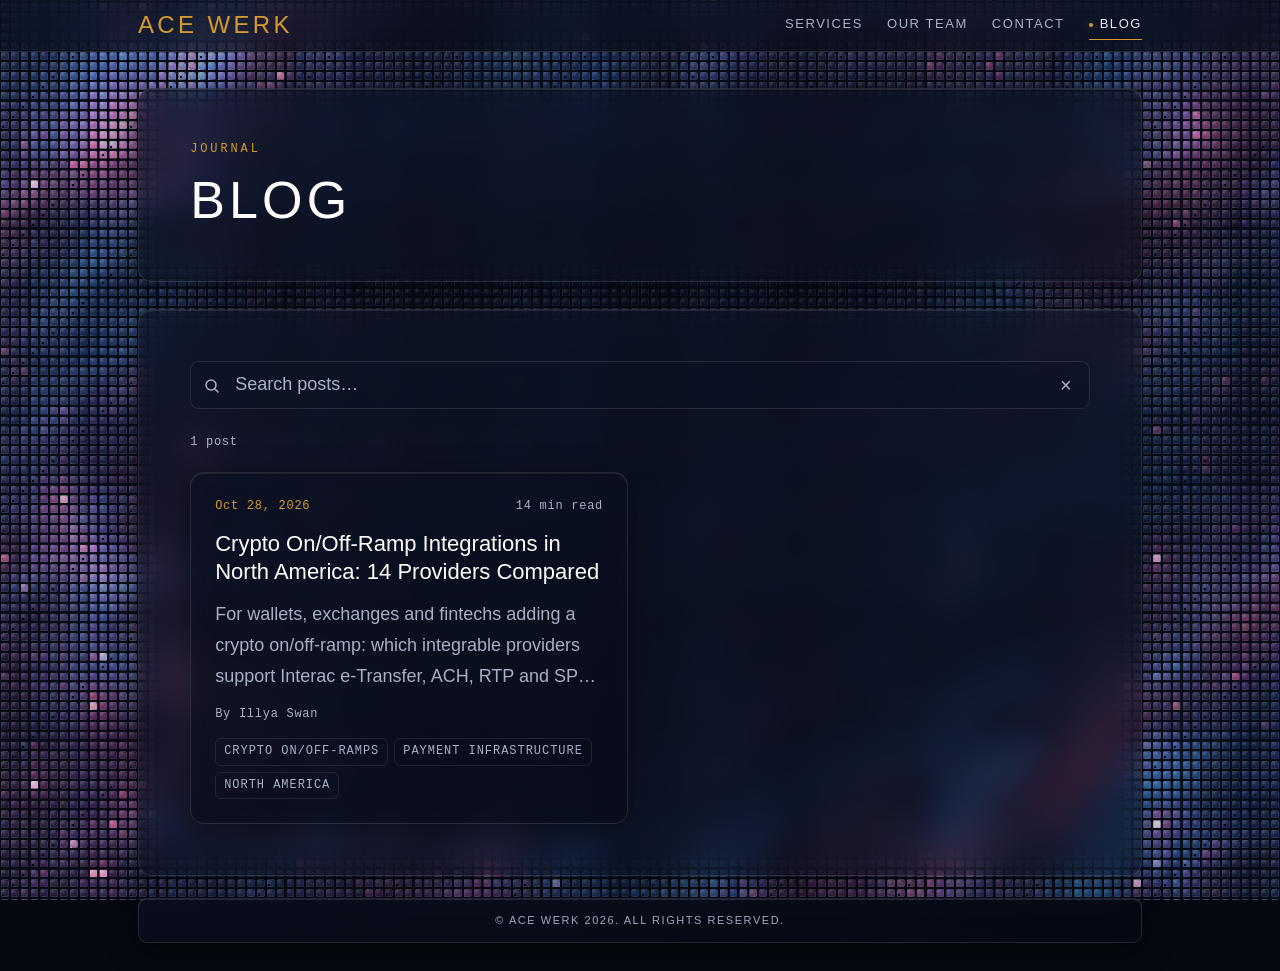
==== commit 0cb63cdd: "Sync site from acewerk-dev ac3ec93: favicon, logo, blog rebuild Brings prod in line with dev for eve" ====
--- a/blog/index.html
+++ b/blog/index.html
@@ -5,6 +5,9 @@
   <meta name="viewport" content="width=device-width, initial-scale=1, viewport-fit=cover">
   <script defer src="https://x.acewerk.com/tessera.js" data-website-id="15435e6c-c2e0-4995-bd8e-db662d4474f3"></script>
   <title>Blog — Journal | Ace Werk</title>
+  <link rel="icon" href="/favicon.ico" sizes="any">
+  <link rel="icon" href="/assets/icons/acewerk-logo.svg" type="image/svg+xml">
+  <link rel="apple-touch-icon" href="/apple-touch-icon.png">
   <link rel="canonical" href="https://acewerk.com/blog/">
   <link rel="preload" href="/assets/fonts/orbitron-500-latin.woff2" as="font" type="font/woff2" crossorigin>
   <link rel="preload" href="/assets/fonts/space-grotesk-latin.woff2" as="font" type="font/woff2" crossorigin>
@@ -766,13 +769,13 @@
     <div class="post-grid" id="post-grid">
     <article class="post-card">
       <div class="post-card-meta">
-        <span class="post-card-date"><time datetime="2026-10-13">Oct 13, 2026</time></span>
-        <span class="post-card-read">10 min read</span>
+        <span class="post-card-date"><time datetime="2026-10-28">Oct 28, 2026</time></span>
+        <span class="post-card-read">14 min read</span>
       </div>
       <h3 class="post-card-title">
-        <a class="post-card-link" href="/blog/crypto-on-off-ramps-north-america/">Crypto On/Off-Ramps in North America: 16 Providers Compared</a>
+        <a class="post-card-link" href="/blog/crypto-on-off-ramps-north-america/">Crypto On/Off-Ramp Integrations in North America: 14 Providers Compared</a>
       </h3>
-      <p class="post-card-excerpt">A country-by-country coverage map of crypto on-ramps and off-ramps in Canada, the US and Mexico, built from 16 providers&#x27; own documentation: which local rails exist, which direction each one runs, an…</p>
+      <p class="post-card-excerpt">For wallets, exchanges and fintechs adding a crypto on/off-ramp: which integrable providers support Interac e-Transfer, ACH, RTP and SPEI in Canada, the US and Mexico, in which direction, and how int…</p>
       <div class="post-card-author">By Illya Swan</div>
     
         <div class="post-card-tags"><span class="post-card-tag">Crypto On/Off-Ramps</span> <span class="post-card-tag">Payment Infrastructure</span> <span class="post-card-tag">North America</span></div>
@@ -790,12 +793,12 @@
   </div>
   <script type="application/json" id="search-index">[
   {
-    "title": "Crypto On/Off-Ramps in North America: 16 Providers Compared",
-    "excerpt": "A country-by-country coverage map of crypto on-ramps and off-ramps in Canada, the US and Mexico, built from 16 providers' own documentation: which local rails exist, which direction each one runs, an…",
+    "title": "Crypto On/Off-Ramp Integrations in North America: 14 Providers Compared",
+    "excerpt": "For wallets, exchanges and fintechs adding a crypto on/off-ramp: which integrable providers support Interac e-Transfer, ACH, RTP and SPEI in Canada, the US and Mexico, in which direction, and how int…",
     "author": "Illya Swan",
-    "date": "2026-10-13",
+    "date": "2026-10-28",
     "slug": "crypto-on-off-ramps-north-america",
-    "body": "Local crypto rails run both ways in Canada (Interac e-Transfer), the United States (ACH and RTP) and Mexico (SPEI). The tables show both directions in each market, often with geographic, amount, fee or receiving-bank conditions, but Banxa alone has a Supported Canadian Interac payout among table providers; Kraken documents one separately as a consumer exchange. One product can serve all three markets, but no single integrable provider documents both directions everywhere; buy and sell coverage must be checked separately. How to read the tables The tables compare 13 product entries from 12 providers; four other providers appear in notes below, for 16 providers checked in all. Cells were checked on 21 October 2026. How to read this table ● Supported The provider's own documentation says this rail works in this direction. ◐ With conditions Supported, with a limit: for example region, amount, account type, invitation-only access, or a bank that must support the rail. ◷ Planned Announced by the provider for a future date. Not live when we checked. ✕ Not offered The provider's documentation says this rail or country isn't available. ○ Not documented We found nothing either way in the provider's documentation. This isn't the same as not supported. Buy is fiat in, Sell is fiat out; a merchant-side row that collects fiat sits in Buy. A dash (–) means the direction does not apply to that rail, so there is nothing to document. Each table lists only providers with at least one Supported, With conditions or Planned rail in that country; the rest are named under the table. 131 records in the dataset, 16 providers checked on 21 October 2026. Canada 6 United States 12 Mexico 10 Canada · 6 providers, 8 rows ● Supported ◐ With conditions ◷ Planned ✕ Not offered ○ Not documented 6 of 13 product entries · How to read this Canada — local rail coverage by provider and direction, checked 21 October 2026 Provider Rail Buy Sell Conditions Banxa Partner widget Interac e-Transfer ↗ Buy ● Supported Sell ● Supported Instant, in CAD Instant, in CAD Card ↗ Buy ● Supported Sell ✕ Not offered buy No prepaid cards sell Card payouts: selected EU countries only Card payouts: selected EU countries only Mercuryo Partner widget Interac e-Transfer ↗ Buy ● Supported Sell ○ Not documented buy Interac e-Transfer buy supported in Canada sell No Interac sell; card payouts only No Interac sell; card payouts only MoonPay Partner widget Interac e-Transfer ↗ Buy ● Supported Sell ✕ Not offered buy Personal bank accounts only sell Interac sell “not yet” available Interac sell “not yet” available Card ↗ Buy ● Supported Sell ✕ Not offered buy Cards, Apple Pay, Google Pay sell Canada not on Visa/Mastercard payout lists Canada not on Visa/Mastercard payout lists Ramp Partner widget Card ↗ Buy ● Supported Sell ◐ With conditions buy No prepaid or gift cards sell Visa payout-to-card outside the US only Visa payout-to-card outside the US only Stripe Merchant-side Pre-authorized debit ↗ Buy ◐ With conditions Sell – not applicable CAD/USD; crypto eligibility not confirmed CAD/USD; crypto eligibility not confirmed Transak Partner widget Card ↗ Buy ● Supported Sell ○ Not documented buy Icons only: Visa, Mastercard, Apple Pay, Google Pay sell Off-ramp column empty for Canada Off-ramp column empty for Canada No documented rail in Canada: Bitso Business, Bridge, Coinbase (CDP), MoonPay Enterprise, Paybis, Simplex, zerohash United States · 12 providers, 26 rows ● Supported ◐ With conditions ◷ Planned ✕ Not offered ○ Not documented 12 of 13 product entries · How to read this United States — local rail coverage by provider and direction, checked 21 October 2026 Provider Rail Buy Sell Conditions Banxa Partner widget ACH ↗ Buy ✕ Not offered Sell ● Supported buy ACH not documented for buying sell 1–3 business days ACH not documented for buying Card ↗ Buy ● Supported Sell – not applicable No prepaid cards No prepaid cards Bridge B2B API ACH ↗ Buy – not applicable Sell ● Supported Next Day or Same Day ACH; 4:45 PM ET cutoff Next Day or Same Day ACH; 4:45 PM ET cutoff RTP / FedNow ↗ Buy – not applicable Sell ◐ With conditions FedNow in 20 s, but beta and by invitation FedNow in 20 s, but beta and by invitation Wire ↗ Buy – not applicable Sell ● Supported USD wire; cutoff 4:45 PM ET USD wire; cutoff 4:45 PM ET Coinbase (CDP) B2B API ACH ↗ CDP Buy ● Supported Sell ● Supported buy CDP Onramp ACH for US businesses sell CDP Offramp ACH payouts to US banks CDP Onramp ACH for US businesses Card ↗ CDP Buy ● Supported Sell – not applicable Debit cards only in the US; no US credit cards Debit cards only in the US; no US credit cards Mercuryo Partner widget Card ↗ Buy ● Supported Sell ✕ Not offered buy Visa, Mastercard, Apple/Google Pay; ACH not offered sell Visa and Mastercard card payouts not offered in US Visa and Mastercard card payouts not offered in US MoonPay Partner widget ACH ↗ Buy – not applicable Sell ◐ With conditions 3–5 days; no TX or USVI; PayPal/Venmo not in NY 3–5 days; no TX or USVI; PayPal/Venmo not in NY Card ↗ Buy ● Supported Sell ◐ With conditions buy Discover, PayPal, Venmo, Revolut, Cash App; ACH not offered sell Card payouts, not in TX or USVI Card payouts, not in TX or USVI MoonPay Enterprise Enterprise (virtual accounts) FedNow ↗ Buy ● Supported Sell ● Supported MoonPay Enterprise (business virtual accounts) MoonPay Enterprise (business virtual accounts) Wire ↗ Buy ● Supported Sell ● Supported MoonPay Enterprise (business virtual accounts) MoonPay Enterprise (business virtual accounts) Paybis Partner widget ACH ↗ Buy ● Supported Sell – not applicable NY not accepted; 11 states restricted NY not accepted; 11 states restricted Ramp Partner widget ACH ↗ Buy ○ Not documented Sell ● Supported buy ACH not documented for buying sell Up to 2 business days; 8 states excluded ACH not documented for buying RTP / FedNow ↗ Buy ○ Not documented Sell ● Supported buy ACH not documented on current pages sell As fast as 2 minutes; 8 states excluded ACH not documented on current pages Card ↗ Buy ● Supported Sell ✕ Not offered buy No prepaid or gift cards; 8 states excluded sell Visa payout-to-card everywhere except the US Visa payout-to-card everywhere except the US Simplex Partner widget ACH ↗ Buy ◐ With conditions Sell – not applicable ACH by location, device and partner; 5 states out ACH by location, device and partner; 5 states out Card ↗ Buy ◐ With conditions Sell – not applicable Visa/Mastercard; Mastercard can fail Visa/Mastercard; Mastercard can fail Stripe Merchant-side ACH ↗ Buy ◐ With conditions Sell – not applicable Crypto eligibility not stated Crypto eligibility not stated Onramp ↗ Partner widget Buy ◐ With conditions Sell – not applicable Public preview; application required Public preview; application required Stablecoin payments ↗ Buy ◐ With conditions Sell – not applicable US businesses; settles in local currency US businesses; settles in local currency Transak Partner widget Wire ↗ Buy ◐ With conditions Sell – not applicable Wire not documented by name; 5 states excluded Wire not documented by name; 5 states excluded Card ↗ Buy ● Supported Sell ● Supported buy Cards only; 5 states excluded from the matrix sell Visa and Mastercard payouts Cards only; 5 states excluded from the matrix zerohash B2B API ACH ↗ Buy ● Supported Sell ● Supported buy 1–3 business days; Plaid account linking sell 1–3 business days 1–3 business days; Plaid account linking RTP / FedNow ↗ Buy – not applicable Sell ● Supported Seconds, 24/7; payouts only Seconds, 24/7; payouts only Wire ↗ Buy ● Supported Sell – not applicable FedWire; same day in banking hours FedWire; same day in banking hours No documented rail in the United States: Bitso Business Mexico · 10 providers, 12 rows ● Supported ◐ With conditions ◷ Planned ✕ Not offered ○ Not documented 10 of 13 product entries · How to read this Mexico — local rail coverage by provider and direction, checked 21 October 2026 Provider Rail Buy Sell Conditions Banxa Partner widget SPEI ↗ Buy ● Supported Sell ✕ Not offered buy Instant, in MXN; hosted checkout sell Sell column marked ✕ Sell column marked ✕ Card ↗ Buy ● Supported Sell – not applicable No prepaid cards No prepaid cards Bitso Business B2B API SPEI ↗ Buy ◐ With conditions Sell ◐ With conditions buy Enterprise/B2B onboarding sell Payout to any Mexican bank account Enterprise/B2B onboarding Bridge B2B API SPEI ↗ Buy ◐ With conditions Sell ◐ With conditions buy SPEI virtual accounts; MXN→stablecoin; B2B sell Up to 30 min, 24/7; B2B API Up to 30 min, 24/7; B2B API Mercuryo Partner widget Card ↗ Buy ● Supported Sell – not applicable Cards, Apple Pay, Google Pay; SPEI not offered Cards, Apple Pay, Google Pay; SPEI not offered MoonPay Partner widget Card ↗ Buy ● Supported Sell ● Supported buy Cards, Apple Pay, Google Pay; SPEI and OXXO not listed sell Visa Direct payout list includes Mexico Cards, Apple Pay, Google Pay; SPEI and OXXO not listed MoonPay Enterprise Enterprise (virtual accounts) SPEI ↗ Buy ◷ Planned Sell ◷ Planned Planned for October 2026, per MoonPay's September 2026 coverage snapshot Planned for October 2026, per MoonPay's September 2026 coverage snapshot Paybis Partner widget SPEI ↗ Buy ● Supported Sell – not applicable SPEI named among local methods SPEI named among local methods Ramp Partner widget SPEI ↗ Buy ○ Not documented Sell ● Supported buy SPEI not documented on current pages sell As fast as 30 s; requires CLABE and tax ID; 2.9% fee SPEI not documented on current pages Card payout ↗ Buy – not applicable Sell ◐ With conditions Visa payout-to-card; Mastercard Europe only Visa payout-to-card; Mastercard Europe only Simplex Partner widget Card ↗ Buy ◐ With conditions Sell – not applicable No local Mexican rail documented No local Mexican rail documented Transak Partner widget Card ↗ Buy ● Supported Sell ● Supported buy Visa, Mastercard, Apple Pay, Google Pay sell Visa payout only Visa, Mastercard, Apple Pay, Google Pay No documented rail in Mexico: Coinbase (CDP), Stripe, zerohash Canada: Interac e-Transfer on the way in, a gap on the way out Three providers in the table document Interac e-Transfer buying: Banxa, MoonPay and Mercuryo. Banxa documents the sell side on the same page; MoonPay's Interac is buy-only, and Mercuryo has no Canadian payout rail. Kraken (a consumer exchange, covered in the notes below) also documents Interac both ways. Coinbase's Interac withdrawals rest on a 2023 launch post rather than a current help page. MoonPay lists cards, Apple Pay and Google Pay for all regions. BitPay's sell flow routes through Ramp; its buy flow uses Ramp among other partners. Neither BitPay post we read mentions Canada. Circle's docs name no Canadian rail — we couldn't confirm either way. Stripe lists Pre-authorized debit (CAD) as a payment method, but its pages don't confirm the rail is open to crypto businesses. What to take from it. For a Canadian wallet, the buy flow is easy to launch; the cash-out flow is where plans stall. If Canadian cash-out matters, ask Coinbase for current Interac withdrawal documentation, and ask Ramp whether a Canadian payout is open to your integration. One MoonPay caveat for partners MoonPay Enterprise's country table rates Canada \"Prohibited\" and says no Virtual Accounts are issued to customers in that tier. The table governs which jurisdictions Enterprise onboards; Japan, India and Malaysia are also marked Prohibited. It doesn't say whether Canadian end users can pay through a partner's MoonPay widget, so ask MoonPay before you assume either way. United States: ACH and RTP, with state-level carve-outs The US has the deepest coverage of the three markets: five providers document an ACH payout and three an RTP one. But most providers exclude states, and their lists differ. BitPay's sell flow routes through Ramp , so for cash-outs check Ramp's state list, not BitPay's. Its buy flow uses Ramp among other partners. Stripe lists ACH Direct Debit as a US payment method and offers a fiat-to-crypto Onramp , but access requires an application, and we couldn't verify its rails or state coverage from the pages we read. What to take from it. RTP is the fastest rail in this sample — Ramp, zerohash and Bridge (in beta) document it; ACH elsewhere means days. Combine the exclusion lists before you promise a US launch. New York is excluded by Ramp and Simplex and missing from Transak's list, so test it separately. Mexico: SPEI cash-outs exist; SPEI buying and cash vouchers don't Ramp pays out by SPEI, and BitPay routes Mexican cash-outs through it. On the buy side, Banxa, Bitso Business, Bridge and Paybis document SPEI on-ramps; MoonPay's is planned for October 2026. Ramp's flat 2.9% SPEI fee was first quoted in its October 2024 announcement and still appears on its current fee page. Stripe's payment-method matrix lists generic \"Bank transfers\" for MXN and Mexico, but we couldn't confirm that's open to crypto businesses. Why Stripe's OXXO isn't the answer OXXO lets customers pay cash at a convenience store against a voucher, and Stripe supports it for Mexican customers. But Stripe's OXXO page lists cryptocurrency exchanges and wallets (MCC 6051) among prohibited business categories. Payments are also single-use, non-refundable, limited to MXN 10-10,000, and settle up to four business days later. Treat OXXO as unavailable for crypto buying unless Stripe confirms an exception. Why local-rail coverage is thin (our read) Under Banxico's rules, regulated Mexican financial institutions can use virtual assets only for internal operations and can't offer virtual-asset services directly to the public, according to Chambers' 2026 Fintech guide . That helps explain why Mexican crypto rails run through specialist fintechs rather than banks. If you want a Mexico-native partner, Bitso Business describes instant SPEI payouts. Its SPEI on-ramp and payout are in the table above, gated on enterprise onboarding. Outside the tables Four more providers were checked and are not rows above. They are worth knowing about, and their records sit in the same dataset. Kraken documents Interac e-Transfer both ways in Canada, ACH, wire and RTP in the US, and SPEI both ways in Mexico — the only live Mexican on-ramp in this sample besides MoonPay's planned one. Mexico needs a CURP or RFC and a CLABE, and the peso balance auto-converts to USD. BitPay 's cash-outs route through Ramp: ACH in the US, SPEI in Mexico. Its buy flow uses Ramp among other partners, and its pages say nothing about Canada. Gemini documents ACH and wire deposits for US customers only — no Canadian or Mexican rail in this sample. Topper sells by card in all three countries and pays back by card in the US only; PayPal and Venmo are US buying methods, and no local bank rail is documented anywhere in the sample. Circle and Onramper are not ramps in the same sense: Circle's CPN moves stablecoins and pays out to local bank accounts, and Onramper is an aggregator that routes to other providers' rails. Both are in the dataset as notes, not as rows. Choosing providers: six rules Check the cash-out before the cash-in. Buy-side coverage is easy to find and easy to overrate. MoonPay accepts Interac but doesn't pay out to it, and Transak lists no Canadian payout at all. Treat \"bank transfer\" as a question. Ramp's API calls its US payout rail AMERICAN\\ BANK\\ TRANSFER; only its help center says ACH or RTP. Transak shows a wire icon without naming a rail. Confirm the rail, its timing and its settlement behaviour in testing: a provider's \"30 seconds\" is its own processing speed, not the receiving bank's finality. Consumer and partner products differ. MoonPay's partner-widget Interac buy and its Enterprise country table answer different questions. BitPay's sell flow routes through Ramp, while its buy flow uses Ramp among other partners. Verify the exact product line you'll integrate, not the brand. Geography is a state-level problem. Combine the exclusion lists before you promise a US launch, and test New York first. Stablecoin rails aren't fiat ramps. Circle's CPN Stablecoin Payments moves USDC and EURC onchain between counterparties and needs account activation. Circle's fiat products are separate: CPN Fiat Payments (local payouts in 60+ countries) and Circle Mint (institutions only). Stripe's stablecoin payments let US businesses accept stablecoins, with a private preview for businesses in the EU, Hong Kong, Mexico and Switzerland; payments settle in local currency in the merchant's Stripe balance. Plan for two providers. Only Coinbase documents local-rail coverage in both Canada and the US in both directions, and its Canadian withdrawals rest on a 2023 launch post. No provider covers Mexico both ways with local rails. Budget for at least two integrations or a card-rail fallback, and read the fallback's fine print: Ramp rejects prepaid cards, and Simplex warns that Mastercard crypto purchases can fail. Where to start — Ace Werk analysis, not provider statements If you need Start with Check first Interac buying for Canadian users MoonPay or Coinbase Whether your partner integration gets Interac; MoonPay's Enterprise terms Fast US cash-out Ramp (RTP, ACH) Its 8 excluded states US cash-out by ACH, days acceptable MoonPay or Coinbase MoonPay has no payouts in Texas; settlement takes 3-5 business days MXN cash-out Ramp SPEI, or BitPay via Ramp 2.9% fee, $1 minimum; Bitso Business as a Mexico-native alternative One integration across all three, cards acceptable MoonPay or Transak Card fees, declines and payout limits Stablecoin movement instead of local fiat rails Circle CPN or Stripe stablecoin payments Account activation; business location Ace Werk analysis, not provider statements. Regulatory clock for stablecoin-based flows If your ramp strategy includes USDC or other stablecoins, three national regimes are moving. Canada: The Stablecoin Act became law with Bill C-15 on 26 March 2026. The Bank of Canada supervises issuers, who must register, hold reserves and offer at-par redemption, and can't pay holders interest. DLA Piper expects the regime to come into force in 2027, once regulations are written. United States: The GENIUS Act takes effect no later than 18 January 2027. Regulators missed the 18 July 2026 deadline for final rules, so issuers are preparing against proposals. Mexico: Stablecoins aren't regulated as a stand-alone asset class, but the authorities treat issuance as deposit-taking, which is reserved to regulated institutions, per Chambers . None of this changes the fiat rails above. It will shape which stablecoins your product can offer in each market, so take legal advice for your own case. FAQ Which crypto on-ramps support Interac e-Transfer? Three providers in the table document Interac e-Transfer buying for Canadians: Banxa, MoonPay and Mercuryo. MoonPay's and Mercuryo's Interac options are buy-only. Simplex doesn't list Canada as unsupported, but documents no Canadian local rail, and Transak lists cards and wallets only. Can I sell crypto to a Canadian bank account? Banxa documents Interac e-Transfer withdrawals. Kraken (a consumer exchange) also documents Interac withdrawals. Coinbase's August 2023 launch post described Interac withdrawals as live, but we found no current help-center page confirming them. MoonPay says Interac selling isn't available yet, and Transak lists no Canadian payout. Confirm with the provider before you build. Which providers pay out by ACH or RTP in the US? Ramp offers ACH (up to 2 business days) and RTP (as fast as 2 minutes). MoonPay and Coinbase offer ACH payouts, and MoonPay quotes 3-5 business days. Ramp isn't available in eight states, and MoonPay has no payouts in Texas. Is there a crypto off-ramp to SPEI in Mexico? Yes. Ramp pays out in Mexican pesos via SPEI, as fast as 30 seconds, and BitPay's cash-outs route through Ramp. Bitso Business also describes instant SPEI payouts. Can I use Stripe's OXXO to fund crypto purchases? Not as documented. Stripe's OXXO page lists cryptocurrency exchanges and wallets as a prohibited business category. Do I need more than one ramp provider for North America? Usually. In our sample only Coinbase documents local-rail coverage in both Canada and the US in both directions, and no provider covers Mexico both ways with local rails. How we verified, and what we couldn't We checked each claim against the provider's own documentation: help centers, developer docs and eligibility pages. We ran the checks on 13 October 2026 and re-verified the key pages on 21 October 2026. Where a page doesn't name a method, we write \"not documented\", which isn't the same as \"not supported\". Where we couldn't settle a point either way, we say so. Four things to know when you use this: Dates matter. Several pages behind current claims are old: Ramp's US bank-transfer post (July 2023), Coinbase's Canada launch (August 2023), BitPay's buy post (June 2023), Ramp's SPEI announcement (October 2024) and MoonPay's withdrawal methods (October 2025). Pages also change: Simplex updated its supported-locations page on 20 October 2026, the day before we re-checked it. Re-check before you contract. Marketing isn't a spec. Where only a blog post names a rail or fee, we say so. Product tiers differ. The Coinbase ACH help pages we cite are for Coinbase Exchange; its developer Onramp docs describe the partner product. For Transak we read the public coverage matrix, because its per-method docs table didn't load. Not exhaustive. Twelve providers in the tables, three markets. We screened out Mogo, Caxa, Utrust and Unlimit and make no claim about them; BitPay, Gemini, Kraken and Topper are covered in the notes above rather than in the tables. Building for all three markets? If you're shortlisting ramp providers for a North American product, Ace Werk can run this same verification against your exact markets, asset set and product type (consumer, embedded or B2B), and design the integration around the gaps. Start a conversation . Sources All pages were opened between 13 and 21 October 2026. Page dates are shown where the page gives one. MoonPay: Interac e-Transfer (27 Jul 2026); Supported payment methods (26 Aug 2026); Withdrawal methods (14 Oct 2025); Enterprise country table Ramp Network: Payout methods (19 Mar 2025); Fees for selling crypto (19 Mar 2025); Buy methods ; Unsupported countries and states ; SPEI announcement (29 Oct 2024); US bank transfers post (12 Jul 2023); REST API v3 Coinbase: Funding your account, North America and LATAM ; Onramp and Offramp docs ; Canada launch (14 Aug 2023); Exchange ACH deposits and ACH withdrawals Stripe: OXXO ; Payment method support ; Stablecoin payments ; Fiat-to-crypto Onramp Simplex: Supported locations (updated 20 Oct 2026); Supported payment methods (updated about 14 Oct 2026); Mastercard Circle: Stablecoin Payments docs ; CPN Fiat Payments ; Circle Mint BitPay: Cash out with Ramp (6 May 2025); Buy with Ramp (27 Jun 2023) Transak: Global coverage Regulation and regional context: DLA Piper on Canada's Stablecoin Act (20 Apr 2026); The Block on the GENIUS Act deadline (18 Jul 2026); Chambers, Fintech 2026: Mexico ; Bitso Business © Ace Werk 2026. All rights reserved. Tier identifies the product, not the entire company: consumer app, partner widget, B2B API or Stripe merchant-side rail. Buy funds with local fiat; Sell pays it out; Catch records the country-specific limitation. Rail names follow the provider's wording, including \"bank transfer\" where no narrower rail is named. — means not applicable. Canada: Interac coverage on the way in, and the cash-out constraint Three of twelve table providers document Interac e-Transfer buys, as do two consumer exchanges. Price and onboarding can decide the buy flow; cash-out is narrower, with only one table provider documenting Interac payouts. What it means Banxa, Mercuryo and MoonPay document Interac buys; Kraken and Coinbase do so for exchange account holders. For Interac cash-out, Banxa documents instant CAD payouts. Kraken's withdrawal has a 15 CAD minimum, 10 CAD fee and a 0–1 business day or instant window. Coinbase claimed Interac withdrawals in its August 2023 Canada launch post, but no current withdrawal page confirms them; treat that claim as conditional, not a current documented cell. Card payout is no bank-rail fallback: MoonPay and Banxa refuse it in Canada; Ramp allows Visa payout outside the US but names no Canadian bank rail, and Transak documents none. This is a product distinction: a Visa card credit does not establish an Interac withdrawal, and merchant collection does not establish a crypto payout. Stripe documents CAD pre-authorized debit for merchants without stating crypto eligibility. A buy-only widget still needs a separately contracted exit path; a provider's silence on selling should trigger a question, not an unsupported label. Simplex's supported-locations page, updated 20 October 2026, removed Canada from the unsupported list without adding it to the supported list: not documented, not confirmed coverage. It also labels Vermont \"VA\", apparently a typo. United States: ACH and RTP coverage, and how fast each one settles The US has the widest coverage: six table providers document something in each direction. ACH settlement ranges from hours to days, while state and territory exclusions differ by provider. Check the product and its rail, not just the country. What it means For fast payouts, zerohash reports RTP and FedNow in seconds, 24/7/365, switching to FedNow when RTP is unavailable. Ramp quotes RTP as fast as 2 minutes at 0.99%; Bridge's invitation-only FedNow beta quotes up to 20 seconds, subject to receiving-bank support. Kraken's consumer RTP withdrawal requires a 20 USD minimum and a supporting bank; Kraken cannot enable RTP on the customer's behalf. ACH windows vary: zerohash and Banxa quote 1–3 business days, Bridge next-day or same-day with a 4:45 PM ET cutoff, Ramp up to 2 days, and Coinbase exchange withdrawals 3–5 days. Ramp charges 0.99%, $1.99 minimum, for ACH and RTP payouts. Specify the contractual window and fee. Transak's wire icon names no US bank rail; it cannot establish an ACH or RTP route. zerohash's higher-value FedWire works during banking hours, unlike its round-the-clock instant payouts. Stripe's merchant-side ACH has no stated crypto eligibility; its Onramp is application-gated. Merchant collection is not a consumer cash-out API. Geography also differs: Paybis rejects New York ACH customers; Simplex excludes NY, LA, AK, WA and VT; Transak lists 45 states plus DC and Puerto Rico but omits AK, LA, MN, NY and ND; Ramp excludes eight states. MoonPay excludes Texas and the USVI from payouts, and New York from PayPal and Venmo. Coinbase CDP and its consumer app have different contracts and rails; neither replaces a Bridge or zerohash orchestration API. Mexico: SPEI coverage in both directions, with OXXO still a blank The previous version understated Mexico's coverage. Five providers document SPEI buys, four document payouts and three do both. The asymmetry is provider-specific, not countrywide: check direction for each vendor. What it means Bitso Business, Bridge and Kraken document SPEI both ways. Bitso requires enterprise onboarding and marks SPEI with an unexplained asterisk; Bridge uses SPEI virtual accounts, a sales contact and SPEI endorsement. Kraken's deposit minimum is 150 MXN, with no fee and up to 20 minutes; MXN converts to USD on arrival because Kraken cannot hold pesos. Its withdrawal minimum is 150 MXN, with a 0.5% fee and near-instant settlement. These are exchange-account rails, not an API. Banxa and Paybis document buys; Banxa refuses SPEI payouts and Paybis names no sell rail. Paybis's methods table gives a 5–3,000 range and a 48-hour window; confirm its units and terms. Ramp documents payouts as fast as 30 seconds at 2.9%, but its 2024 buy announcement is absent from current pages. BitPay's Mexican cash-outs route through Ramp. MoonPay lists SPEI both ways as planned for October 2026, per its September 2026 coverage snapshot. Its Visa Direct payout and Transak's Visa payout are card paths, not SPEI. OXXO remains an evidence gap: Stripe says it prohibits crypto exchanges and wallets under merchant category 6051; Bitso Business, Kraken and Topper say nothing either way. Silence is not refusal. Providers outside the tables Four providers sit outside the country tables. Their local-rail evidence is either not partner-tier or not rail-specific, so a row would imply more than the documentation supports. BitPay — its cash-out flows are fulfilled by Ramp, so its rails are Ramp's rails. Gemini — a consumer exchange; relevant if your users already hold exchange accounts. Kraken — a consumer exchange; relevant on the same basis, and the widest coverage in the sample. Topper — a partner widget exists, but no local rail is documented in any market here: cards only. Onramper and aggregators: routing is not coverage Onramper routes to ramps it does not own, using conversion, price and KYC friction across 30+ ramps and 175+ methods: on-ramps, off-ramps, swaps and peer-to-peer. Six ramps cost US$199/month or US$1,800/year; all cost US$599/month or US$5,750/year. There is no integration fee: ramps fund it through revenue share. Its coverage list names US ACH and Instant ACH, Canadian Interac e-Transfer and Mexican SPEI, but does not itemise rail availability by country. Onramper gets no provider row: its method list does not prove country, direction or conditions. One underlying ramp may handle deposits and another withdrawals, with different onboarding, pricing and settlement; a listed route may fail a bank or location test. Ace Werk analysis, 21 October 2026: use the aggregator above the table, not as a country-level promise. Request provider-by-provider evidence for each direction, receiving bank and market. Choosing a provider: six rules from the tables Ace Werk analysis, 21 October 2026, based on the documented rows above. These are procurement rules, not a provider ranking. Pick by market first, not by brand None of the twelve table providers documents local rails both ways in all three countries. Banxa has two-way Interac in Canada, US ACH payouts only and Mexican SPEI buys only. Bitso Business covers Mexico both ways but does not serve Canada; Bridge covers Mexico both ways and US selling; Coinbase CDP covers the US both ways but names no Canadian or Mexican local rail. Only Kraken spans all three markets and both directions in the wider sample—and it is a consumer exchange account, not an integration API. Separate buy from sell before you sign Buy and sell are separate claims. MoonPay supports Interac buying but refuses Interac selling; Topper handles US card purchases but refuses card selling in Canada and Mexico. Mercuryo and Ramp refuse US card payout. Never contract on assumed symmetry. Ask which speed, then which rail ACH and RTP settlement windows differ by provider, as the US section shows. Ask for the named rail, contractual window and receiving-bank support; \"instant\" alone is not a settlement commitment. Map your users' geography to the provider's carve-outs Paybis bars Quebec buyers. US carve-outs for Paybis, MoonPay, Transak, Simplex and Ramp are detailed above; map those address rules into checkout before a national launch, not into a support queue afterward. Know whether you are buying an API, a widget or an account Bridge, zerohash, Bitso Business and Coinbase CDP are B2B APIs for orchestration and settlement. Banxa, Mercuryo, MoonPay, Paybis, Ramp, Simplex and Transak offer embeddable partner flows with provider KYC and pricing; Topper also has a widget, but documents only cards here. Kraken, Gemini and Coinbase's app are consumer exchange accounts. Stripe's merchant collection rails are another category. Do not mix these contracts in one shortlist. Budget two providers, and keep settlement separate Banxa has no US ACH buying; Ramp no longer documents US ACH or RTP buys, nor Mexican SPEI buys. Coinbase names no Mexican rail, and Bitso Business does not serve Canada. Budget two providers and a card fallback rather than assuming one covers each direction. Test the fallback in the direction that fails: a card buy cannot rescue an absent bank payout, and a bank payout may require an account or eligibility test the buy flow never asks for. Split the commercial and operational checks by country and direction, then confirm which provider owns the customer-facing failure when a route is unavailable. Stablecoin settlement is separate: Circle documents local-bank fiat payouts in 180+ countries and Stripe documents stablecoin payments settling to fiat, but neither names country-level rails. These are treasury products, not Interac replacements. Regulatory note: what the evidence covers Banxa describes SPEI as a real-time transfer system operated by the Bank of Mexico (Banxico), the only regulator named in the checked material. Provider availability claims here are not licensing opinions. Stripe documents stablecoin payments settling to merchants' fiat balances for US businesses, with private preview in the EU, Hong Kong, Mexico and Switzerland. Circle documents local-bank fiat payouts in 180+ countries; its country list includes Canada, Mexico and the US, but names no local rail. Stripe says OXXO bars crypto exchanges and wallets under merchant category 6051. None of these statements establishes a per-country regulatory position. We did not consult primary sources for Canada's Bill C-15 or the US GENIUS Act, so neither is assessed here. That is an evidence limit, not a legal finding. Building for all three markets? If you are scoping a product that needs Interac, ACH or SPEI in more than one direction, we can walk through the gaps that matter for your corridor and your entity structure. Talk to Ace Werk about your ramp coverage FAQ Which providers support Interac e-Transfer for buying crypto in Canada? Banxa, Mercuryo and MoonPay document Interac buys in the tables; Coinbase and Kraken do so through consumer exchange accounts. See the Canada table and its notes for MoonPay's account restriction and Paybis's weaker evidence. Can I sell crypto to a Canadian bank account? Banxa documents instant CAD Interac payouts; Kraken documents Interac withdrawals with a minimum and fee. Coinbase's older launch claim lacks current withdrawal-page confirmation. See Canada's “What it means” for the figures and why card payout is not an Interac substitute. Can you buy crypto with SPEI in Mexico? Five providers document SPEI buys: Banxa, Paybis, Bitso Business, Bridge and Kraken. The two B2B options, Bitso Business and Bridge, have conditions; Kraken is a consumer exchange. MoonPay lists SPEI as planned, not live. See Mexico for terms and minimums. How do you cash out crypto to a Mexican bank account? Ramp, Bitso Business, Bridge and Kraken document SPEI payouts, with different conditions. BitPay routes Mexican cash-outs through Ramp. Banxa offers only SPEI buying; MoonPay and Transak offer card, not SPEI, payouts. The Mexico section gives speed, fees and onboarding requirements. Which crypto ramp pays out by RTP or FedNow in the US? zerohash and Ramp document RTP payouts; zerohash also documents FedNow, while Bridge's FedNow payout is an invitation-only beta. Kraken offers conditional consumer RTP withdrawals. Compare their receiving-bank requirements and settlement windows in the US section. What does \"not documented\" mean in these tables? The checked provider pages make no claim either way; absence of evidence is not an unsupported feature. The status key above defines the term, and Simplex's unresolved Canada listing is the concrete example. Method On 21 October 2026, we checked 16 providers' own pages: 120 provider-rail-direction records plus Circle and Onramper notes, 122 dataset records total. Inclusion required a documented domestic rail in Canada, the US or Mexico in either direction; explicit refusals count as evidence, silence does not. Rows carry source URLs and provider page dates where shown. No checkout or account testing was done; judgments are dated Ace Werk analysis. This is not exhaustive: Robinhood, Webull, Ripple, Nubank and Mercado Pago were not checked. Sources Every page below was opened for this check on 20 or 21 October 2026. Page dates are the providers' own where shown. Grouped by provider, then by country. Banxa Canada, US, Mexico — https://docs.banxa.com/products/hosted-checkout/docs/reference/supported-payment-methods (updated about 14 Oct 2026) BitPay Canada, US — https://www.bitpay.com/blog/bitpay-ramp-new-currencies (27 Jun 2023) US, Mexico — https://www.bitpay.com/blog/cash-out-crypto-with-bitpay-ramp (6 May 2025) Bitso Business Canada, US, Mexico — https://bitso.com/business/solutions/local-payments (no date shown) Mexico — https://bitso.com/business/products/mxnb-stablecoin (no date shown) Bridge US — https://apidocs.bridge.xyz/platform/orchestration/more/cutoffs (no date shown) Mexico — https://apidocs.bridge.xyz/get-started/guides/move-money/mxn-spei-integration-guide (no date shown) Circle (note) Canada, US, Mexico — https://circle.com/cpn/fiat-payments (no date shown) Coinbase Canada, Mexico — https://help.coinbase.com/en/coinbase/trading-and-funding/depositing-or-withdrawing-fiat-money/funding-your-account-namerica-latam (no date shown) Canada — https://www.coinbase.com/pt-pt/blog/coinbase-officially-launches-in-canada (14 Aug 2023) US — https://docs.cdp.coinbase.com/onramp/introduction/welcome (no date shown) US — https://help.coinbase.com/en/exchange/funding/withdrawing-with-ach (no date shown) Gemini US — https://support.gemini.com/hc/en-us/articles/4402719030171-What-payment-methods-are-supported (no date shown) Kraken Canada, US — https://support.kraken.com/articles/360000423043-cash-withdrawal-options-fees-minimums-and-processing-times- (no date shown) Canada — https://support.kraken.com/articles/4412259063444-how-do-i-fund-my-account-with-an-interac-e-transfer- (14 Oct 2026) US — https://support.kraken.com/articles/360000381846-cash-withdrawal-options-fees-minimums-and-processing-times- (no date shown) US — https://support.kraken.com/articles/4408922630676-ach-withdrawals (no date shown) Mexico — https://support.kraken.com/articles/how-to-deposit-mxn (8 Oct 2026) Mexico — https://support.kraken.com/articles/how-to-withdraw-mxn (8 Oct 2026) Mercuryo Canada, US, Mexico — https://help.mercuryo.io/hc/en-gb/articles/14806047888669-Which-payment-methods-does-Mercuryo-support (no date shown) Canada, US — https://help.mercuryo.io/hc/en-gb/articles/39157544835613-In-which-countries-can-I-make-an-off-ramp-sell-transaction (15 Sep 2026) MoonPay Canada, US, Mexico — https://support.moonpay.com/en/articles/380823-moonpay-s-supported-payment-methods (26 Aug 2026) Canada — https://support.moonpay.com/en/articles/396467-buying-crypto-with-interac-e-transfer (27 Jul 2026) US — https://support.moonpay.com/en/articles/384613-supported-withdrawal-methods-for-selling-cryptocurrency (14 Oct 2025) Mexico — https://dev.enterprise.moonpay.com/rails-and-capabilities (coverage snapshot Sep 2026; checked 22 Oct 2026) Onramper (aggregator) Canada, US, Mexico — https://onramper.com/products/onramp (no date shown) Paybis Canada — https://support.paybis.com/hc/en-us/articles/5119025073309-Available-payment-methods-and-their-limits (11 May 2026) US, Mexico — https://docs.payb.is/docs/payment-methods (15 Oct 2026) Mexico — https://docs.payb.is/docs/payout-methods (12 Nov 2025) Ramp Canada, US — https://support.rampnetwork.com/en/articles/12630-what-payment-methods-can-i-use-to-buy-crypto (updated before 6 Oct 2026; a 2023 post dated 12 Jul 2023) Canada, US, Mexico — https://support.rampnetwork.com/en/articles/8992-what-payout-methods-are-available (19 Mar 2025) US — https://rampnetwork.com/blog/complex-world-us-bank-transfers (12 Jul 2023) Mexico — https://rampnetwork.com/blog/ramp-network-spei (29 Oct 2024) Simplex Canada, Mexico — https://www.simplex.com/kb/what-are-your-supported-locations-countries-states-and-territories (20 Oct 2026) US — https://www.simplex.com/kb/what-are-your-supported-payment-methods (updated about 14 Oct 2026) Stripe Canada — https://docs.stripe.com/payments/payment-methods/payment-method-support (no date shown) US — https://docs.stripe.com/crypto/onramp (no date shown; marked public preview) US — https://docs.stripe.com/payments/stablecoin-payments (no date shown) US — https://support.stripe.com/questions/crypto-supportability-and-availability-by-region (16 Sep 2026) Mexico — https://docs.stripe.com/payments/oxxo (no date shown) Topper Canada, US, Mexico — https://support.topperpay.com/hc/en-us/articles/8926549139612-What-payment-methods-are-accepted (2 Oct 2026) Canada, Mexico — https://support.topperpay.com/hc/en-us/articles/8926552924572-Where-is-Topper-available (about 15 Oct 2026) US — https://support.topperpay.com/hc/en-us/articles/8926549324444-Topper-costs-and-fees (29 Jun 2026) Transak Canada, US, Mexico — https://transak.com/global-coverage (no date shown) zerohash US — https://docs.zerohash.com/docs/fiat (updated about Aug 2026)"
+    "body": "This guide is for wallets, exchanges, fintechs and other platforms that want to embed a crypto on-ramp or off-ramp, either so users can fund and cash out without leaving the product, or to earn a fee on every transaction. It covers only providers that document an integration for businesses (a widget, SDK or API) and maps which local rails each one supports in Canada (Interac e-Transfer), the United States (ACH, RTP and FedNow) and Mexico (SPEI), in which direction. In short, buying is well covered and cashing out is not, and no single integrable provider documents both directions in all three markets. How to read the tables The tables compare 12 product entries from 11 providers; three more integrable providers, Kraken, Stripe and Topper, appear in notes below, for 14 in all. We excluded providers and products that serve only their own consumers. Rails were checked on 21 October 2026 and integration terms on 26 October 2026. Tier identifies the product you would integrate, not the whole company: a partner widget (the provider's hosted or embedded checkout, with its own KYC and pricing) or a B2B API (you build the flow; the provider converts and settles); MoonPay Enterprise's business virtual accounts count as an API. Buy funds with local fiat; Sell pays it out; Conditions records the country-specific limitation. Rail names follow the provider's wording, including \"bank transfer\" where no narrower rail is named. — means not applicable. How to read this table ● Supported The provider's own documentation says this rail works in this direction. ◐ With conditions Supported, with a limit: for example region, amount, account type, invitation-only access, or a bank that must support the rail. ◷ Planned Announced by the provider for a future date. Not live when we checked. ✕ Not offered The provider's documentation says this rail or country isn't available. ○ Not documented We found nothing either way in the provider's documentation. This isn't the same as not supported. Buy is fiat in, Sell is fiat out. A dash (–) means the direction does not apply to that rail, so there is nothing to document. Each table lists only providers with at least one Supported, With conditions or Planned rail in that country; the rest are named under the table. 45 provider-rail rows across three countries, checked on 21 October 2026. Canada 6 United States 11 Mexico 10 Canada · 6 providers, 8 rows ● Supported ◐ With conditions ◷ Planned ✕ Not offered ○ Not documented 6 of 12 product entries · How to read this Canada — local rail coverage by provider and direction, checked 21 October 2026 Provider Rail Buy Sell Conditions Banxa Partner widget Interac e-Transfer ↗ Buy ● Supported Sell ● Supported Instant, in CAD Instant, in CAD Card ↗ Buy ● Supported Sell ✕ Not offered buy No prepaid cards sell Card payouts: selected EU countries only Card payouts: selected EU countries only Mercuryo Partner widget Interac e-Transfer ↗ Buy ● Supported Sell ○ Not documented buy Interac e-Transfer buy supported in Canada sell No Interac sell; card payouts only No Interac sell; card payouts only MoonPay Partner widget Interac e-Transfer ↗ Buy ● Supported Sell ✕ Not offered buy Personal bank accounts only sell Interac sell “not yet” available Interac sell “not yet” available Card ↗ Buy ● Supported Sell ✕ Not offered buy Cards, Apple Pay, Google Pay sell Canada not on Visa/Mastercard payout lists Canada not on Visa/Mastercard payout lists Paybis Partner widget Card ↗ Buy ● Supported Sell ○ Not documented buy Cards, Apple Pay, Google Pay; not in Quebec; no stablecoins sell CAD not on Visa or Mastercard payout lists Not in Quebec; no stablecoins Ramp Partner widget Card ↗ Buy ● Supported Sell ◐ With conditions buy No prepaid or gift cards sell Visa payout-to-card outside the US only Visa payout-to-card outside the US only Transak Partner widget Card ↗ Buy ● Supported Sell ○ Not documented buy Icons only: Visa, Mastercard, Apple Pay, Google Pay sell Off-ramp column empty for Canada Off-ramp column empty for Canada No documented rail in Canada: Bitso Business, Bridge, Coinbase (CDP), MoonPay Enterprise, Simplex, zerohash United States · 11 providers, 24 rows ● Supported ◐ With conditions ◷ Planned ✕ Not offered ○ Not documented 11 of 12 product entries · How to read this United States — local rail coverage by provider and direction, checked 21 October 2026 Provider Rail Buy Sell Conditions Banxa Partner widget ACH ↗ Buy ✕ Not offered Sell ● Supported buy ACH not documented for buying sell 1–3 business days ACH not documented for buying Card ↗ Buy ● Supported Sell – not applicable No prepaid cards No prepaid cards Bridge B2B API ACH ↗ Buy – not applicable Sell ● Supported Next Day or Same Day ACH; 4:45 PM ET cutoff Next Day or Same Day ACH; 4:45 PM ET cutoff RTP / FedNow ↗ Buy – not applicable Sell ◐ With conditions FedNow in 20 s, but beta and by invitation FedNow in 20 s, but beta and by invitation Wire ↗ Buy – not applicable Sell ● Supported USD wire; cutoff 4:45 PM ET USD wire; cutoff 4:45 PM ET Coinbase (CDP) B2B API ACH ↗ CDP Buy ● Supported Sell ● Supported buy CDP Onramp ACH for US businesses sell CDP Offramp ACH payouts to US banks CDP Onramp ACH for US businesses Card ↗ CDP Buy ● Supported Sell – not applicable Debit cards only in the US; no US credit cards Debit cards only in the US; no US credit cards Mercuryo Partner widget Card ↗ Buy ● Supported Sell ✕ Not offered buy Visa, Mastercard, Apple/Google Pay; ACH not offered sell Visa and Mastercard card payouts not offered in US Visa and Mastercard card payouts not offered in US MoonPay Partner widget ACH ↗ Buy – not applicable Sell ◐ With conditions 3–5 days; no TX or USVI; PayPal/Venmo not in NY 3–5 days; no TX or USVI; PayPal/Venmo not in NY Card ↗ Buy ● Supported Sell ◐ With conditions buy Discover, PayPal, Venmo, Revolut, Cash App; ACH not offered sell Card payouts, not in TX or USVI Card payouts, not in TX or USVI MoonPay Enterprise Enterprise (virtual accounts) FedNow ↗ Buy ● Supported Sell ● Supported MoonPay Enterprise (business virtual accounts) MoonPay Enterprise (business virtual accounts) Wire ↗ Buy ● Supported Sell ● Supported MoonPay Enterprise (business virtual accounts) MoonPay Enterprise (business virtual accounts) Paybis Partner widget ACH ↗ Buy ● Supported Sell – not applicable NY not accepted; 11 states restricted NY not accepted; 11 states restricted Card ↗ Buy ● Supported Sell ● Supported buy Cards, Apple Pay, Google Pay; NY not accepted sell Visa and Mastercard payouts NY not accepted Ramp Partner widget ACH ↗ Buy ○ Not documented Sell ● Supported buy ACH not documented for buying sell Up to 2 business days; 8 states excluded ACH not documented for buying RTP / FedNow ↗ Buy ○ Not documented Sell ● Supported buy ACH not documented on current pages sell As fast as 2 minutes; 8 states excluded ACH not documented on current pages Card ↗ Buy ● Supported Sell ✕ Not offered buy No prepaid or gift cards; 8 states excluded sell Visa payout-to-card everywhere except the US Visa payout-to-card everywhere except the US Simplex Partner widget ACH ↗ Buy ◐ With conditions Sell – not applicable ACH by location, device and partner; 5 states out ACH by location, device and partner; 5 states out Card ↗ Buy ◐ With conditions Sell – not applicable Visa/Mastercard; Mastercard can fail Visa/Mastercard; Mastercard can fail Transak Partner widget Wire ↗ Buy ◐ With conditions Sell – not applicable Wire not documented by name; 5 states excluded Wire not documented by name; 5 states excluded Card ↗ Buy ● Supported Sell ● Supported buy Cards only; 5 states excluded from the matrix sell Visa and Mastercard payouts Cards only; 5 states excluded from the matrix zerohash B2B API ACH ↗ Buy ● Supported Sell ● Supported buy 1–3 business days; Plaid account linking sell 1–3 business days 1–3 business days; Plaid account linking RTP / FedNow ↗ Buy – not applicable Sell ● Supported Seconds, 24/7; payouts only Seconds, 24/7; payouts only Wire ↗ Buy ● Supported Sell – not applicable FedWire; same day in banking hours FedWire; same day in banking hours No documented rail in the United States: Bitso Business Mexico · 10 providers, 13 rows ● Supported ◐ With conditions ◷ Planned ✕ Not offered ○ Not documented 10 of 12 product entries · How to read this Mexico — local rail coverage by provider and direction, checked 21 October 2026 Provider Rail Buy Sell Conditions Banxa Partner widget SPEI ↗ Buy ● Supported Sell ✕ Not offered buy Instant, in MXN; hosted checkout sell Sell column marked ✕ Sell column marked ✕ Card ↗ Buy ● Supported Sell – not applicable No prepaid cards No prepaid cards Bitso Business B2B API SPEI ↗ Buy ◐ With conditions Sell ◐ With conditions buy Enterprise/B2B onboarding sell Payout to any Mexican bank account Enterprise/B2B onboarding Bridge B2B API SPEI ↗ Buy ◐ With conditions Sell ◐ With conditions buy SPEI virtual accounts; MXN→stablecoin; B2B sell Up to 30 min, 24/7; B2B API Up to 30 min, 24/7; B2B API Mercuryo Partner widget Card ↗ Buy ● Supported Sell – not applicable Cards, Apple Pay, Google Pay; SPEI not offered Cards, Apple Pay, Google Pay; SPEI not offered MoonPay Partner widget Card ↗ Buy ● Supported Sell ● Supported buy Cards, Apple Pay, Google Pay; SPEI and OXXO not listed sell Visa Direct payout list includes Mexico Cards, Apple Pay, Google Pay; SPEI and OXXO not listed MoonPay Enterprise Enterprise (virtual accounts) SPEI ↗ Buy ◷ Planned Sell ◷ Planned Planned for October 2026, per MoonPay's September 2026 coverage snapshot Planned for October 2026, per MoonPay's September 2026 coverage snapshot Paybis Partner widget SPEI ↗ Buy ● Supported Sell – not applicable SPEI named among local methods SPEI named among local methods Card ↗ Buy ● Supported Sell ◐ With conditions buy Cards, Apple Pay, Google Pay sell Visa payout only; Mastercard payouts EU and US only Visa payout only Ramp Partner widget SPEI ↗ Buy ○ Not documented Sell ● Supported buy SPEI not documented on current pages sell As fast as 30 s; requires CLABE and tax ID; 2.9% fee SPEI not documented on current pages Card payout ↗ Buy – not applicable Sell ◐ With conditions Visa payout-to-card; Mastercard Europe only Visa payout-to-card; Mastercard Europe only Simplex Partner widget Card ↗ Buy ◐ With conditions Sell – not applicable No local Mexican rail documented No local Mexican rail documented Transak Partner widget Card ↗ Buy ● Supported Sell ● Supported buy Visa, Mastercard, Apple Pay, Google Pay sell Visa payout only Visa, Mastercard, Apple Pay, Google Pay No documented rail in Mexico: Coinbase (CDP), zerohash Canada: Interac coverage on the way in, and the cash-out constraint Three of the eleven table providers document Interac e-Transfer buys. Price and onboarding can decide the buy flow; cash-out is narrower, with only one table provider documenting Interac payouts. Payment rails explained: Canada Interac e-Transfer moves Canadian dollars between bank accounts using only the recipient's email address or mobile number, sent from inside the customer's own banking app. It is how Canadians pay each other, which is why ramps lead with it for CAD buys. Operator Interac Corp., overseen by the Bank of Canada as a prominent payment system since August 2020. Reach Offered by more than 250 Canadian financial institutions: banks, credit unions and fintechs. Volume Interac reports more than 8.7 billion transactions in 2025 across Interac Debit, e-Transfer and Interac Verified combined; that total is not broken out by product. Speed Interac describes sending as instant. Without Autodeposit, the funds wait until the recipient accepts the transfer. Limits Each institution sets its own per-transfer and daily caps, so a user's bank can cap a CAD buy below the ramp's own limit. Cost Interac charges institutions a wholesale fee per transfer, flat since 1 November 2025. What the end user pays, if anything, is up to their bank. Sources: Interac e-Transfer disclosure , Interac, Building digital prosperity (23 Mar 2026) , Competition Bureau (Jul 2025) . What it means Banxa, Mercuryo and MoonPay document Interac buys through their partner widgets; MoonPay limits them to personal bank accounts. For Interac cash-out, Banxa documents instant CAD payouts and is the only integrable option in the tables. Coinbase's developer Onramp names no Canadian bank rail. Card payout is no bank-rail fallback: MoonPay and Banxa refuse it in Canada; Ramp allows Visa payout outside the US but names no Canadian bank rail, and Transak documents none. A Visa card credit is not an Interac withdrawal. If you integrate a buy-only widget, your users still need a separately contracted exit path; a provider's silence on selling should trigger a question, not an unsupported label. Stablecoin flows need their own check. Canadian securities rules limit which stablecoins platforms may sell to Canadians, and Paybis refuses stablecoin orders from Canada outright; see the regulatory note below. Simplex's supported-locations page, updated 20 October 2026, removed Canada from the unsupported list without adding it to the supported list: not documented, not confirmed coverage. It also labels Vermont \"VA\", apparently a typo. United States: ACH and RTP coverage, and how fast each one settles The US has the widest coverage: seven table providers document something in each direction. ACH settlement ranges from hours to days, while state and territory exclusions differ by provider. Check the product and its rail, not just the country. Payment rails explained: United States US ramps pay in and out over three domestic rails. ACH is the batch network almost every US bank account can reach; RTP and FedNow are the instant networks, live around the clock but reaching fewer accounts. The rail a provider uses decides whether a cash-out lands in seconds or days. ACH Nacha Batch transfers between US bank and credit union accounts: 35.2 billion payments worth $93 trillion in 2025. Standard ACH settles in one to two business days. Same Day ACH Nacha 1.4 billion payments worth $3.9 trillion in 2025, up 16.7% on 2024. Settles the same business day in fixed windows, up to $1 million per payment. RTP The Clearing House Instant, final credit transfers, 24/7/365. Reached about 70% of US demand deposit accounts through some 850 institutions in February 2025. Up to $10 million per payment. FedNow Federal Reserve Instant credit transfers, 24/7/365, since July 2023. More than 1,400 participating organizations in September 2025, many of them receive-only. Network limit $10 million since November 2025; banks can set lower ones. Why it matters An instant payout only works if the user's bank can receive on RTP or FedNow. That's why zerohash falls back from RTP to FedNow, and why ACH remains the catch-all. Sources: Nacha (29 Jan 2026) , ABA Banking Journal on RTP (3 Feb 2025) , PaymentsJournal on FedNow (10 Sep 2025) . What it means For fast payouts, zerohash reports RTP and FedNow in seconds, 24/7/365, switching to FedNow when RTP is unavailable. Ramp quotes RTP as fast as 2 minutes at 0.99%; Bridge's invitation-only FedNow beta quotes up to 20 seconds, subject to receiving-bank support. ACH windows vary: zerohash and Banxa quote 1–3 business days, Bridge next-day or same-day with a 4:45 PM ET cutoff, Ramp up to 2 days and MoonPay 3–5 days. Ramp charges 0.99%, $1.99 minimum, for ACH and RTP payouts. Specify the contractual window and fee. Transak's wire icon names no US bank rail; it cannot establish an ACH or RTP route. zerohash's higher-value FedWire works during banking hours, unlike its round-the-clock instant payouts. Stripe's Onramp, covered in the notes below, is buy-only, in public preview and application-gated; you embed it, and Stripe acts as merchant of record and runs KYC. Geography also differs: Paybis accepts no purchases from New York residents; Simplex excludes NY, LA, AK, WA and VT; Transak lists 45 states plus DC and Puerto Rico but omits AK, LA, MN, NY and ND; Ramp excludes eight states. MoonPay excludes Texas and the USVI from payouts, and New York from PayPal and Venmo. Coinbase's developer Onramp and Offramp are Coinbase-hosted flows (with a headless Onramp option), and Offramp users need a Coinbase account; neither replaces a Bridge or zerohash orchestration API. Mexico: SPEI coverage in both directions Four integrable providers document SPEI buys, three document payouts and two do both. The asymmetry is provider-specific, not countrywide, so check each provider's direction. Payment rails explained: Mexico SPEI is Mexico's interbank transfer system, built and run by the central bank, Banco de México. It is how Mexicans pay each other, pay bills and get paid, which makes SPEI coverage the first thing to check for a ramp in Mexico. Operator Banco de México (Banxico). Reach 82.9 million people took part in at least one SPEI transfer in Q4 2025, about 81% of people over 15. Non-bank institutions handled 19.8% of operations. Volume 7,308.1 million transfers worth MXN 591.8 trillion in 2025, up 37.3% on 2024. Speed Runs 24/7. Banxico says a transfer should take no more than 30 seconds once approved. Addressing An 18-digit CLABE, a 16-digit debit card number or a 10-digit mobile number. Limits Set by each bank; some let users set their own. Mobile payments above 250 UDIS need the recipient account registered first. Cost Set by each bank. Banxico notes the service generally has a cost, monthly or per transfer. Sources: Banxico, SPEI information , Banxico, Informe Anual sobre las Infraestructuras de los Mercados Financieros 2025 (Sep 2026) . What it means Bitso Business and Bridge document SPEI both ways, both as B2B APIs. Bitso requires enterprise onboarding and marks SPEI with an unexplained asterisk; Bridge uses SPEI virtual accounts, a sales contact and SPEI endorsement. Banxa and Paybis document buys; Banxa refuses SPEI payouts, and Paybis lists Visa card payouts and an unnamed \"Mexico Bank\" payout but does not name SPEI. Paybis's methods table gives a 5–3,000 range and a 48-hour window; confirm its units and terms. Ramp documents payouts as fast as 30 seconds at 2.9%, but its 2024 buy announcement is absent from current pages. MoonPay lists SPEI both ways as planned for October 2026, per its September 2026 coverage snapshot. Its Visa Direct payout and Transak's Visa payout are card paths, not SPEI. No integrable provider in the sample documents OXXO cash vouchers, so treat cash funding as unavailable until a provider confirms it in writing. Providers outside the tables Three more integrable providers sit outside the country tables because their business documentation names no local rail by country, and a row would imply more than they publish. Kraken: its business arm, Payward Services, offers other businesses a Ramp API and a hosted checkout, and Kraken's Ramp page promises \"instant crypto buy and sell for your clients\" with \"24+ payment methods supported, including cards, ACH, PIX, SEPA, Apple Pay, Google Pay, and more\". Neither names which rails work in which country or direction, and the Ramp API docs describe only buying. The Interac, ACH, RTP and SPEI rails Kraken documents elsewhere belong to consumer Kraken accounts, so they're not in the tables. Stripe: its fiat-to-crypto Onramp is a hosted, embedded or mobile-SDK widget in public preview, by application, with Stripe as merchant of record running KYC. Its docs limit buyers to the US (excluding Hawaii for the embedded onramp) and the EU, and name no funding method. Stripe's merchant payment methods, such as ACH Direct Debit and pre-authorized debit, are not a ramp. Topper: a partner widget exists, but no local rail is documented in any market here: cards only. We also dropped BitPay and Gemini. BitPay uses Ramp and other providers inside its own wallet but doesn't offer a ramp to other businesses, and Gemini's offering for fintechs covers exchange access, custody and OTC, not an end-user fiat ramp. Onramper and aggregators: routing is not coverage Onramper routes to ramps it does not own, using conversion, price and KYC friction across 30+ ramps and 175+ methods: on-ramps, off-ramps, swaps and peer-to-peer. Six ramps cost US$199/month or US$1,800/year; all cost US$599/month or US$5,750/year. There is no integration fee: ramps fund it through revenue share. Integrators can also add their own per-transaction fee. Its coverage list names US ACH and Instant ACH, Canadian Interac e-Transfer and Mexican SPEI, but does not itemise rail availability by country. Onramper gets no provider row: its method list does not prove country, direction or conditions. One underlying ramp may handle deposits and another withdrawals, with different onboarding, pricing and settlement; a listed route may fail a bank or location test. Ace Werk analysis, 21 October 2026: use the aggregator above the table, not as a country-level promise. Request provider-by-provider evidence for each direction, receiving bank and market. How integrating platforms earn Most integrable ramps let the platform earn from the flow, but the mechanism differs and few publish it. This is what each provider's own documentation says, checked 26 October 2026. Transak: partner fee set in the Partner Dashboard, up to 5% above Transak's baseline; paid monthly in USDC or USDT. MoonPay: partner fee per transaction on top of MoonPay's fees, set under On-ramp or Off-ramp → Fees in the Partner Dashboard. Mercuryo: \"Upper commission\" the partner sets above Mercuryo's commission, paid on withdrawal request; a separate affiliate commission paid in crypto from 1,000 USDC. Partners also pay Mercuryo a subscription fee. Ramp: partner commission on top of each transaction, for partners whose monthly volume meets Ramp's criteria; Ramp recommends staying below 1%. Paid monthly once commissions reach €5,000 in a month, otherwise quarterly, in fiat or crypto. Bridge: developer fee on transfers (fixed or percentage), virtual accounts and liquidation addresses; paid monthly in USD. zerohash: platforms may charge their own processing fees, shown on the end customer's receipt. Kraken (Payward): optional affiliate fee in basis points on Ramp API quotes and checkouts, added to the user's fee; your share is shown on each quote. Topper: partner fees are added to Topper's fee in the order total; Topper doesn't control or share them. Paybis: Partner Portal sets widget transaction fees and reports partner profits, then they pay out your share of revenue weekly, bi-weekly or monthly in a stablecoin of your choice. Onramper: integrator per-transaction fee, on a monthly or yearly subscription. Coinbase (CDP): free for developers; no partner fee or revenue share documented. Banxa: Transaction fees and the integrator's mark-up are negotiable on a per-partnership basis depending on the expected volume. Simplex, Stripe, Bitso Business, MoonPay Enterprise: no integrator revenue terms published; ask during sales. That gives two business cases. As a user feature, a ramp lets users fund and cash out without leaving your product, and price and conversion matter most. As a revenue line, your fee stacks on top of the provider's, and every point you add costs conversion; Ramp advises partners to stay below 1% for that reason. Choosing a provider: six rules from the tables Ace Werk analysis, 21 October 2026, based on the documented rows above. These are procurement rules, not a provider ranking. Pick by market first, not by brand None of the eleven table providers documents local rails both ways in all three countries. Banxa has two-way Interac in Canada, US ACH payouts only and Mexican SPEI buys only. Bitso Business covers Mexico both ways but does not serve Canada; Bridge covers Mexico both ways and US selling; Coinbase CDP covers the US both ways but names no Canadian or Mexican local rail. No integrable provider in the sample spans all three markets in both directions. Separate buy from sell before you sign Buy and sell are separate claims. MoonPay supports Interac buying but refuses Interac selling; Topper handles US card purchases but refuses card selling in Canada and Mexico. Mercuryo and Ramp refuse US card payout. Never contract on assumed symmetry. Ask which speed, then which rail ACH and RTP settlement windows differ by provider, as the US section shows. Ask for the named rail, contractual window and receiving-bank support; \"instant\" alone is not a settlement commitment. Map your users' geography to the provider's carve-outs Paybis bars Quebec buyers. US carve-outs for Paybis, MoonPay, Transak, Simplex and Ramp are detailed above; map those address rules into checkout before a national launch, not into a support queue afterward. Decide between a widget and an API Banxa, Mercuryo, MoonPay, Paybis, Ramp, Simplex, Transak, Topper and Stripe's Onramp are partner widgets. The provider runs KYC, pricing and checkout, so you ship faster and carry less compliance work. Bridge, zerohash, Bitso Business and MoonPay Enterprise are APIs: you own more of the experience, at the cost of a longer build and heavier onboarding. Coinbase's developer platform sits in between, with Coinbase-hosted flows and a headless Onramp API. Compare like with like, because a widget's price and an API's price cover different work. Budget two providers and a fallback Banxa has no US ACH buying; Ramp no longer documents US ACH or RTP buys, nor Mexican SPEI buys. Coinbase names no Mexican rail, and Bitso Business does not serve Canada. Budget two providers and a card fallback rather than assuming one covers each direction. Test the fallback in the direction that fails: a card buy cannot rescue an absent bank payout, and a bank payout may require an account or eligibility test the buy flow never asks for. Split the commercial and operational checks by country and direction, then confirm which provider owns the customer-facing failure when a route is unavailable. Where to start Ace Werk analysis, based on the tables above, not provider statements. | If you need | Start with | Check first | |---|---|---| | Interac buys for Canadian users | Banxa, Mercuryo or MoonPay (widgets) | MoonPay: personal bank accounts only | | Interac cash-out | Banxa | It's the only table provider that documents one | | Fast US cash-out | zerohash (API) or Ramp (widget), both RTP | Ramp excludes 8 states; zerohash is a build | | US ACH both ways, one integration | zerohash or Coinbase CDP | CDP Offramp users need a Coinbase account | | SPEI both ways in Mexico | Bitso Business or Bridge (APIs) | Enterprise onboarding; SPEI endorsement at Bridge | | Revenue on every transaction | Transak, MoonPay, Mercuryo or Bridge | Your fee stacks on theirs; test conversion | Regulatory note: what the evidence covers Banxa describes SPEI as a real-time transfer system operated by the Bank of Mexico (Banxico). Provider availability claims here are not licensing opinions. Canada restricts which stablecoins platforms may sell to Canadians; it does not ban them. Under CSA Staff Notice 21-333 (5 October 2023), crypto trading platforms that are registered, or have signed a pre-registration undertaking, may let Canadian clients buy or deposit only fiat-backed stablecoins that meet the Canadian Securities Administrators' terms on reserves, disclosure and redemption. Stablecoins not backed by a single fiat currency have been off-limits since 29 December 2023, and non-compliant fiat-backed ones since 31 December 2024, after two extensions. Providers apply this differently: Paybis takes no stablecoin orders from Canadian customers at all. The federal Stablecoin Act, which received royal assent in March 2026, will require stablecoin issuers to register with the Bank of Canada, but it is not yet in force; draft regulations were published for comment on 24 October 2026. Ask each provider which entity is the regulated counterparty for your users in each country, and take legal advice on your own structure. Building for all three markets? If you're adding on- and off-ramps to a wallet, exchange or fintech product, we can shortlist providers for your markets and directions, model what you can earn per transaction, and design the integration around the gaps. Talk to Ace Werk about your ramp integration FAQ Which crypto ramps can I integrate for Interac e-Transfer buys? Banxa, Mercuryo and MoonPay document Interac buys through their partner widgets. See the Canada table for MoonPay's personal-account restriction. Which integrable ramp pays out to Canadian bank accounts? Banxa documents instant CAD Interac payouts. No other integrable provider in the tables documents a Canadian bank payout, and card payouts don't substitute for Interac, as the Canada section explains. Which ramps support SPEI buys in Mexico? Four integrable providers document SPEI buys: Banxa, Paybis, Bitso Business and Bridge. Bitso Business and Bridge are B2B APIs with onboarding conditions. MoonPay lists SPEI as planned, not live. Which ramps pay out to Mexican bank accounts by SPEI? Ramp, Bitso Business and Bridge document SPEI payouts, with different conditions. Banxa offers only SPEI buying; MoonPay and Transak offer card payouts, not SPEI. The Mexico section gives speed, fees and onboarding requirements. Which crypto ramp pays out by RTP or FedNow in the US? zerohash and Ramp document RTP payouts. zerohash also documents FedNow, MoonPay Enterprise lists FedNow for business virtual accounts, and Bridge's FedNow payout is an invitation-only beta. Compare their receiving-bank requirements and settlement windows in the US section. What does \"not documented\" mean in these tables? The checked provider pages make no claim either way; absence of evidence is not an unsupported feature. The status key above defines the term, and Simplex's unresolved Canada listing is the concrete example. Can my platform earn revenue from an integrated ramp? Often, yes. Transak, MoonPay and Mercuryo document a partner fee you set on top of theirs. Bridge documents a developer fee per transfer. Ramp documents a partner commission for partners whose monthly volume meets its criteria. Kraken's Payward Ramp API takes an optional affiliate fee added to the user's fee. Topper and zerohash let you add your own fee. Coinbase's developer Onramp is free to integrate and documents no partner fee. See \"How integrating platforms earn\" for details. Method On 21 October 2026, we checked providers' own pages for local-rail coverage, and on 26 October 2026 we checked which of them document an integration for businesses. Inclusion required both a documented widget, SDK or API that another business can integrate and a documented domestic rail in Canada, the US or Mexico in either direction. That excluded BitPay and Gemini, plus Coinbase's and Kraken's consumer-account rails and Stripe's merchant payment methods, leaving 45 provider-rail rows across three countries, notes on Kraken, Stripe and Topper, and an Onramper note. Explicit refusals count as evidence; silence does not. Rows carry source URLs and provider page dates where shown. On 27 October 2026, we rechecked Paybis's card methods and Canada's stablecoin rules. No checkout or account testing was done; judgments are dated Ace Werk analysis. This is not exhaustive: integrable ramps we did not check include Robinhood Connect, Alchemy Pay, Guardarian and Onramp.money. Sources Rail pages were opened on 20 or 21 October 2026, integration and revenue pages on 26 October 2026, and Paybis and regulatory pages on 27 October 2026. Page dates are the publishers' own where shown. Grouped by provider, then by country, with regulators last. Banxa Canada, US, Mexico — Supported payment methods (updated about 14 Oct 2026) Integration — Redirect checkout integration overview Bitso Business Canada, US, Mexico — Local payments (no date shown) Mexico — MXNB stablecoin (no date shown) Bridge US — Processing windows and cutoff times (no date shown) Mexico — MXN integration guide (no date shown) Revenue — Developer fees Coinbase US — Onramp and Offramp overview (no date shown) Integration, revenue — Onramp FAQ Kraken Integration — Kraken Ramp for institutions Integration — Payward Services: on/off-ramps Integration, revenue — Payward Ramp API docs Mercuryo Canada, US, Mexico — Which payment methods does Mercuryo support? (no date shown) Canada, US — In which countries can I make an off-ramp transaction? (15 Sep 2026) Integration — B2B FAQ Revenue — Business terms of service MoonPay Canada, US, Mexico — Supported payment methods (26 Aug 2026) Canada — Buying crypto with Interac e-Transfer (27 Jul 2026) US — Supported withdrawal methods for selling (14 Oct 2025) Mexico — MoonPay Enterprise rails and capabilities (coverage snapshot Sep 2026; checked 22 Oct 2026) Integration — MoonPay Enterprise Pay In Revenue — Partner pricing and fees Onramper (aggregator) Canada, US, Mexico — Onramp aggregator (no date shown) Revenue — Onramper's business model Paybis Canada — Available payment methods and their limits (11 May 2026) Canada, US, Mexico — Payment methods (updated about 23 Oct 2026) US, Mexico — Payout methods (12 Nov 2025) Canada, US — Supported countries (updated about Aug 2026) Integration — Integration process Revenue — Partner Portal overview Ramp Canada, US — Payment methods for buying crypto (updated before 6 Oct 2026; a 2023 post dated 12 Jul 2023) Canada, US, Mexico — Payout methods for selling crypto (19 Mar 2025) US — ACH, RTP, FedNow: US bank transfers (12 Jul 2023) Mexico — SPEI announcement (29 Oct 2024) Revenue — Baseline fees for integration partners (27 Feb 2025) Revenue — How can I earn from my Ramp Network integration? (19 Sep 2024) Simplex Canada, Mexico — Supported locations (20 Oct 2026) US — Supported payment methods (updated about 14 Oct 2026) Integration — Integrate a fiat-to-crypto solution Stripe US — Fiat-to-crypto onramp (no date shown; marked public preview) US — Embedded onramp integration (no date shown) US — Supported assets and networks (no date shown) Topper Canada, US, Mexico — What payment methods are accepted? (2 Oct 2026) Canada, Mexico — Where is Topper available? (about 15 Oct 2026) US — Topper costs and fees (29 Jun 2026) Integration, revenue — Topper for business Transak Canada, US, Mexico — Supported countries (no date shown) Revenue — How on-ramps make wallets money zerohash US — Fiat payments (updated about Aug 2026) Integration, revenue — On-ramp integration guide Regulators Canada — CSA Staff Notice 21-333: Terms and Conditions for Trading Value-Referenced Crypto Assets with Clients (5 Oct 2023) Canada — CSA provides update to crypto asset trading platforms about value-referenced crypto assets (26 Sep 2024) Canada — Stablecoin Regulations, Canada Gazette, Part I (24 Oct 2026)"
   }
 ]</script>
 
